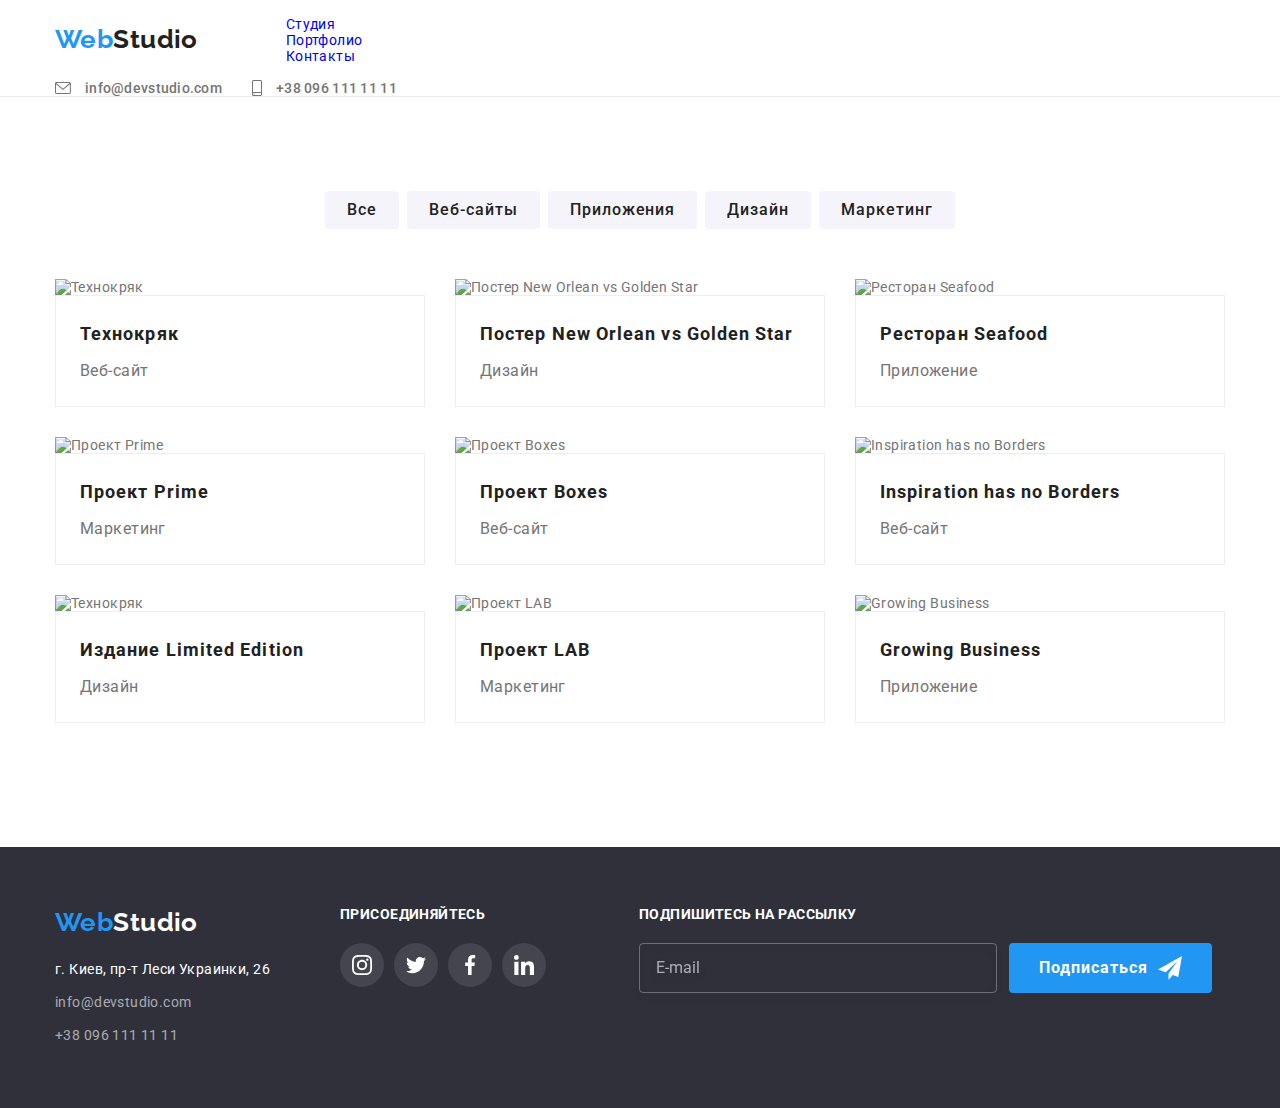
==== portfolio.html @ c8054975 "HW8 header, hero complete" ====
<!DOCTYPE html>
<html lang="ru">
  <head>
    <meta charset="UTF-8" />
    <meta http-equiv="X-UA-Compatible" content="IE=edge" />
    <meta name="viewport" content="width=device-width, initial-scale=1.0" />
    <title>Web Studio</title>
    <link rel="preconnect" href="https://fonts.googleapis.com" />
    <link rel="preconnect" href="https://fonts.gstatic.com" crossorigin />
    <link
      href="https://fonts.googleapis.com/css2?family=Raleway:wght@700&family=Roboto:wght@400;500;700;900&display=swap"
      rel="stylesheet"
    />
    <link
      href="https://cdnjs.cloudflare.com/ajax/libs/modern-normalize/1.0.0/modern-normalize.min.css"
      rel="stylesheet"
    />
        <link rel="stylesheet" href="./css/main.min.css" />
  </head>
  <body class="portfolio">
    <header class="header">
      <div class="container">
        <nav class="site-nav">
          <a
            lang="en"
            href="./index.html"
            class="header-logo logo link_zeroing"
          >
            <span class="logo_color">Web</span>Studio
          </a>

          <ul class="nav-list list_zeroing">
            <li class="nav-list__item ">
              <a href="./index.html" class="link_zeroing">Студия</a>
            </li>
            <li class="nav-list__item nav-list__item_flag">
              <a href="./portfolio.html" class="link_zeroing">Портфолио</a>
            </li>
            <li class="nav-list__item">
              <a href="#address" class="link_zeroing">Контакты</a>
            </li>
          </ul>
        </nav>
        <ul class="contacts-list list_zeroing">
          <li class="contacts-list__item">
            <a
              lang="en"
              href="mailto:info@devstudio.com"
              class="contacts-list__contact link_zeroing"
            >
              <svg class="contacts-list__icon" width="16" height="12">
                <use href="./image/svg/sprite.svg#mail"></use>
              </svg>
              info@devstudio.com
            </a>
          </li>
          <li class="contacts-list__item">
            <a
              href="tel:+380961111111"
              class="contacts-list__contact link_zeroing"
            >
              <svg class="contacts-list__icon" width="10" height="16">
                <use href="./image/svg/sprite.svg#smartphone"></use>
              </svg>
              +38 096 111 11 11
            </a>
          </li>
        </ul>
      </div>
    </header>
    <main>
      <h1 class="hidden-title">Портфолио</h1>
      <!-- Filter -->
      <section class="section filter">
        <div class="container">
          <h2 class="hidden-title">Фильтр</h2>
          <ul class="filter-list list_zeroing">
            <li class="item">
              <button type="button" class="button">Все</button>
            </li>
            <li class="item">
              <button type="button" class="button">Веб-сайты</button>
            </li>
            <li class="item">
              <button type="button" class="button">Приложения</button>
            </li>
            <li class="item">
              <button type="button" class="button">Дизайн</button>
            </li>
            <li class="item">
              <button type="button" class="button">Маркетинг</button>
            </li>
          </ul>
          <!-- Works -->
          <h2 class="hidden-title">Работы</h2>
          <ul class="work-list list_zeroing">
            <li class="item">
              <div class="work-card">
                <div class="work-img-thumb">
                  <img
                    src="./image/portfolio/web_site/img1.jpg"
                    alt="Технокряк"
                  />
                  <p class="overlay">
                    Ресурс предлагает комплексные предложения с разным уровнем
                    функционала и сервисов. Все это позволит посетителю получить
                    исчерпывающие сведения о компании или частном лице.
                  </p>
                </div>
                <div class="work-description">
                  <h3 class="title">Технокряк</h3>
                  <p class="works-filter">Веб-сайт</p>
                </div>
              </div>
            </li>
            <li class="item">
              <div class="work-card">
                <div class="work-img-thumb">
                  <img
                    src="./image/portfolio/design/img1.jpg"
                    alt="Постер New Orlean vs Golden Star"
                  />
                  <p class="overlay">
                    Lorem ipsum dolor sit amet consectetur adipisicing elit.
                    Sapiente quas odio maiores incidunt ad laborum earum tempora
                    quibusdam accusantium reiciendis?
                  </p>
                </div>
                <div class="work-description">
                  <h3 class="title">
                    Постер <span lang="en">New Orlean vs Golden Star</span>
                  </h3>
                  <p class="works-filter">Дизайн</p>
                </div>
              </div>
            </li>
            <li class="item">
              <div class="work-card">
                <div class="work-img-thumb">
                  <img
                    src="./image/portfolio/application/img1.jpg"
                    alt="Ресторан Seafood"
                  />
                  <p class="overlay">
                    Lorem ipsum dolor sit amet consectetur adipisicing elit.
                    Sapiente quas odio maiores incidunt ad laborum earum tempora
                    quibusdam accusantium reiciendis?
                  </p>
                </div>
                <div class="work-description">
                  <h3 class="title">Ресторан <span lang="en">Seafood</span></h3>
                  <p class="works-filter">Приложение</p>
                </div>
              </div>
            </li>
            <li class="item">
              <div class="work-card">
                <div class="work-img-thumb">
                  <img
                    src="./image/portfolio/marketing/img1.jpg"
                    alt="Проект Prime"
                  />
                  <p class="overlay">
                    Lorem ipsum dolor sit amet consectetur adipisicing elit.
                    Sapiente quas odio maiores incidunt ad laborum earum tempora
                    quibusdam accusantium reiciendis?
                  </p>
                </div>
                <div class="work-description">
                  <h3 class="title">Проект <span lang="en">Prime</span></h3>
                  <p class="works-filter">Маркетинг</p>
                </div>
              </div>
            </li>
            <li class="item">
              <div class="work-card">
                <div class="work-img-thumb">
                  <img
                    src="./image/portfolio/application/img2.jpg"
                    alt="Проект Boxes"
                  />
                  <p class="overlay">
                    Lorem ipsum dolor sit amet consectetur adipisicing elit.
                    Sapiente quas odio maiores incidunt ad laborum earum tempora
                    quibusdam accusantium reiciendis?
                  </p>
                </div>
                <div class="work-description">
                  <h3 class="title">Проект <span lang="en">Boxes</span></h3>
                  <p class="works-filter">Веб-сайт</p>
                </div>
              </div>
            </li>
            <li class="item">
              <div class="work-card">
                <div class="work-img-thumb">
                  <img
                    src="./image/portfolio/web_site/img2.jpg"
                    alt="Inspiration has no Borders"
                  />
                  <p class="overlay">
                    Lorem ipsum dolor sit amet consectetur adipisicing elit.
                    Sapiente quas odio maiores incidunt ad laborum earum tempora
                    quibusdam accusantium reiciendis?
                  </p>
                </div>
                <div class="work-description">
                  <h3 lang="en" class="title">Inspiration has no Borders</h3>
                  <p class="works-filter">Веб-сайт</p>
                </div>
              </div>
            </li>
            <li class="item">
              <div class="work-card">
                <div class="work-img-thumb">
                  <img
                    src="./image/portfolio/design/img2.jpg"
                    alt="Технокряк"
                  />
                  <p class="overlay">
                    Lorem ipsum dolor sit amet consectetur adipisicing elit.
                    Sapiente quas odio maiores incidunt ad laborum earum tempora
                    quibusdam accusantium reiciendis?
                  </p>
                </div>
                <div class="work-description">
                  <h3 class="title">
                    Издание <span lang="en">Limited Edition</span>
                  </h3>
                  <p class="works-filter">Дизайн</p>
                </div>
              </div>
            </li>
            <li class="item">
              <div class="work-card">
                <div class="work-img-thumb">
                  <img
                    src="./image/portfolio/marketing/img2.jpg"
                    alt="Проект LAB"
                  />
                  <p class="overlay">
                    Lorem ipsum dolor sit amet consectetur adipisicing elit.
                    Sapiente quas odio maiores incidunt ad laborum earum tempora
                    quibusdam accusantium reiciendis?
                  </p>
                </div>
                <div class="work-description">
                  <h3 class="title">Проект <span lang="en">LAB</span></h3>
                  <p class="works-filter">Маркетинг</p>
                </div>
              </div>
            </li>
            <li class="item">
              <div class="work-card">
                <div class="work-img-thumb">
                  <img
                    src="./image/portfolio/application/img3.jpg"
                    alt="Growing Business"
                  />
                  <p class="overlay">
                    Lorem ipsum dolor sit amet consectetur adipisicing elit.
                    Sapiente quas odio maiores incidunt ad laborum earum tempora
                    quibusdam accusantium reiciendis?
                  </p>
                </div>
                <div class="work-description">
                  <h3 lang="en" class="title">Growing Business</h3>
                  <p class="works-filter">Приложение</p>
                </div>
              </div>
            </li>
          </ul>
        </div>
      </section>
    </main>
<!-- Footer -->
    <footer class="footer">
      <div class="container">
        <div>
          <a lang="en" href="./index.html" class="footer-logo logo link_zeroing">
            <span class="logo_color">Web</span>Studio
          </a>
          <address id="address" class="address">
            <p class="address__item">г. Киев, пр-т Леси Украинки, 26</p>
            <a
              lang="en"
              href="mailto:info@devstudio.com"
              class="address__contact link_zeroing address__item"
              >info@devstudio.com</a
            >
            <a href="tel:+380961111111" class="address__contact link_zeroing address__item"
              >+38 096 111 11 11</a
            >
          </address>
        </div>
        <div class="social-links-position">
          <h2 class="footer__title">Присоединяйтесь</h2>
          <ul class="social-link-list list_zeroing">
            <li>
              <a
                href="#"
                class="social-link-list__item social-link-list__item_futer-colors link_zeroing"
              >
                <svg class="social-link-list__icon">
                  <use href="./image/svg/sprite.svg#instagram"></use>
                </svg>
              </a>
            </li>
            <li>
              <a
                href="#"
                class="social-link-list__item social-link-list__item_futer-colors link_zeroing"
              >
                <svg class="social-link-list__icon">
                  <use href="./image/svg/sprite.svg#twitter"></use>
                </svg>
              </a>
            </li>
            <li>
              <a
                href="#"
                class="social-link-list__item social-link-list__item_futer-colors link_zeroing"
              >
                <svg class="social-link-list__icon">
                  <use href="./image/svg/sprite.svg#facebook"></use>
                </svg>
              </a>
            </li>
            <li>
              <a
                href="#"
                class="social-link-list__item social-link-list__item_futer-colors link_zeroing"
              >
                <svg class="social-link-list__icon">
                  <use href="./image/svg/sprite.svg#linkedin"></use>
                </svg>
              </a>
            </li>
          </ul>
        </div>
        <div class="mailing-box">
          <p class="footer__title">Подпишитесь на рассылку</p>

          <form class="mailing-form">
            <input
              type="email"
              name="user_email"
              class="mailing-form__input"
              placeholder="E-mail"
              required
            />
            <button type="submit" class="button mailing-form__submit-button">
              Подписаться
              <svg class="mailing-form__submit-icon">
                <use href="./image/svg/sprite.svg#icon-send"></use>
              </svg>
            </button>
          </form>
        </div>
      </div>
    </footer>
  </body>
</html>
---- css/main.min.css ----
:root{--primary-text-color: #757575;--primary-white-color: #ffffff;--accent-color: #2196f3;--title-color: #212121;--standard-clearance: 30px;--primary-svg-color: #afb1b8;--transition-duration-and-funk: 250ms cubic-bezier(0.4, 0, 0.2, 1)}.hidden-title{position:absolute;white-space:nowrap;width:1px;height:1px;overflow:hidden;border:0;padding:0;clip:rect(0 0 0 0);clip-path:inset(50%);margin:-1px}h1,h2,h3,h4,p{margin:0}.list_zeroing{list-style:none;padding-left:0;margin:0}.link_zeroing{text-decoration:none}body{background-color:#fff;color:var(--primary-text-color);font-family:"Roboto",sans-serif;font-size:14px;letter-spacing:.03em}.section{padding-bottom:94px;padding-top:94px}.section__title{margin-bottom:50px;font-size:36px;line-height:1.17;text-align:center;letter-spacing:.03em;color:var(--title-color)}.container{padding-left:15px;padding-right:15px}@media screen and (min-width: 480px){.container{width:480px;margin:0 auto}}@media screen and (min-width: 768px){.container{width:768px}}@media screen and (min-width: 1200px){.container{width:1200px}}.button{font-weight:700;font-size:16px;line-height:1.875;letter-spacing:.06em;text-align:center;padding:10px 32px;cursor:pointer;color:var(--primary-white-color);background-color:var(--accent-color);box-shadow:0 0 0 rgba(0,0,0,.15);border:none;border-radius:4px;transition:background-color var(--transition-duration-and-funk),box-shadow var(--transition-duration-and-funk)}.button:hover,.button:focus{background-color:#188ce8;box-shadow:0 4px 4px rgba(0,0,0,.15)}.logo{display:block;font-family:"Raleway",sans-serif;font-weight:700}.logo_color{color:var(--accent-color)}@media screen and (max-width: 1199px){.logo{font-size:24px;line-height:1.1666666667;padding:16px 0}}@media screen and (min-width: 768px){.logo{padding:26px 0}}@media screen and (min-width: 1200px){.logo{font-size:26px;line-height:1.1923076923;padding:24px 0 25px}}@media screen and (max-width: 768){.mobile-menu{position:fixed;top:-100%;left:0;height:100%;width:100%;z-index:100;background-color:var(--primary-white-color);transition:top var(--transition-duration-and-funk)}.mobile-menu.is-open{top:0}.mobile-menu__container{height:100%;position:relative;padding:48px 40px;display:flex;flex-direction:column;justify-content:space-between}.mobile-menu__close-btn{position:absolute;top:10px;right:15px;width:40px;height:40px;padding:0;line-height:0;background-color:rgba(0,0,0,0);border:none}.mobile-nav-list,.mobile-contacts-list,.mobile-social-list{font-weight:500}.mobile-nav-list__item:not(:last-child),.mobile-contacts-list__item:not(:last-child){margin-bottom:32px}.mobile-nav-list__item:hover>.mobile-nav-list__anchor,.mobile-nav-list__item:focus>.mobile-nav-list__anchor{color:var(--accent-color)}.mobile-nav-list__anchor{font-size:40px;line-height:1.175;letter-spacing:.02em;color:var(--title-color)}.mobile-contacts-list{margin-bottom:64px}.mobile-contacts-list__contact{font-size:24px;line-height:1.1666666667;letter-spacing:.02em;color:inherit}.mobile-contacts-list__contact[href^="tel:"]{font-size:34px;line-height:1.1764705882;color:var(--accent-color)}.mobile-social-list{display:flex}.mobile-social-list__anchor{font-size:18px;line-height:1.2222222222;letter-spacing:.02em;color:var(--accent-color)}.mobile-social-list__item:not(:last-child){margin-right:10px}.mobile-social-list__item:not(:last-child)::after{content:"";border-right:1px solid rgba(33,33,33,.2);margin-left:10px}}.mobile-menu{position:fixed;top:-100%;left:0;height:100%;width:100%;z-index:100;background-color:var(--primary-white-color);transition:top var(--transition-duration-and-funk)}.mobile-menu.is-open{top:0}.mobile-menu__container{height:100%;position:relative;padding:48px 40px;display:flex;flex-direction:column;justify-content:space-between}.mobile-menu__close-btn{position:absolute;top:10px;right:15px;width:40px;height:40px;padding:0;line-height:0;background-color:rgba(0,0,0,0);border:none}.mobile-nav-list,.mobile-contacts-list,.mobile-social-list{font-weight:500}.mobile-nav-list__item:not(:last-child),.mobile-contacts-list__item:not(:last-child){margin-bottom:32px}.mobile-nav-list__item:hover>.mobile-nav-list__anchor,.mobile-nav-list__item:focus>.mobile-nav-list__anchor{color:var(--accent-color)}.mobile-nav-list__anchor{font-size:40px;line-height:1.175;letter-spacing:.02em;color:var(--title-color)}.mobile-contacts-list{margin-bottom:64px}.mobile-contacts-list__contact{font-size:24px;line-height:1.1666666667;letter-spacing:.02em;color:inherit}.mobile-contacts-list__contact[href^="tel:"]{font-size:34px;line-height:1.1764705882;color:var(--accent-color)}.mobile-social-list{display:flex}.mobile-social-list__anchor{font-size:18px;line-height:1.2222222222;letter-spacing:.02em;color:var(--accent-color)}.mobile-social-list__item:not(:last-child){margin-right:10px}.mobile-social-list__item:not(:last-child)::after{content:"";border-right:1px solid rgba(33,33,33,.2);margin-left:10px}.page-header-container,.site-nav,.site-nav-list{display:flex;align-items:center}.header-logo{color:var(--title-color);margin-right:88px}.site-nav-list__item{position:relative}.site-nav-list__item:not(:last-child){margin-right:50px}.site-nav-list__item_flag::after{position:absolute;left:0;bottom:0;content:"";width:100%;height:4px;border-radius:2px;background:var(--accent-color)}.site-nav-list__anchor{display:block;padding:32px 0;color:var(--title-color);font-weight:500;font-size:14px;line-height:1.1428571429;letter-spacing:.02em;transition:color var(--transition-duration-and-funk)}.site-nav-list__anchor:focus,.site-nav-list__anchor:hover{color:var(--accent-color)}.contacts-list{margin-left:auto;display:flex}.contacts-list__contact{display:flex;align-items:center;font-weight:500;letter-spacing:.02em;color:var(--primary-text-color);fill:var(--primary-text-color);transition:color var(--transition-duration-and-funk),fill var(--transition-duration-and-funk)}.contacts-list__contact:hover,.contacts-list__contact:focus{color:var(--accent-color);fill:var(--accent-color)}@media screen and (max-width: 1199px){.contacts-list{flex-direction:column}.contacts-list__icon{margin-right:8px}.contacts-list__contact{font-size:12px;line-height:1.1716666667}.contacts-list__contact[href^="mailto:"]>.contacts-list__icon{width:14px;height:10px}.contacts-list__contact[href^="tel:"]>.contacts-list__icon{width:10px;height:14px}.contacts-list__item:not(:last-child){margin-bottom:10px}}@media screen and (min-width: 1200px){.contacts-list__icon{margin-right:14px}.contacts-list__contact{font-size:14px;line-height:1.1428571429}.contacts-list__contact[href^="mailto:"]>.contacts-list__icon{width:16px;height:12px}.contacts-list__contact[href^="tel:"]>.contacts-list__icon{width:10px;height:16px}.contacts-list__item:not(:last-child){margin-right:var(--standard-clearance)}}@media screen and (max-width: 767px){.site-nav-list{display:none}.contacts-list{display:none}.mobile-menu-open{background-color:rgba(0,0,0,0);border:none;padding:0;line-height:0}.page-header-container{justify-content:space-between}}@media screen and (min-width: 768px){.mobile-menu-open{display:none}}.footer{padding:60px 0;background-color:#2f303a;color:var(--primary-white-color)}.footer>.container{display:flex}.footer>.container>div:first-child{margin-right:70px}.footer-logo{color:inherit;padding:0;margin-bottom:20px}.footer__title{margin-bottom:20px;font-size:14px;font-weight:700;line-height:1.14;text-transform:uppercase}.address{display:flex;flex-direction:column;font-style:normal;line-height:1.71}.address__item:not(:last-child){margin-bottom:9px}.address__contact{color:rgba(255,255,255,.6)}.social-links-position{margin-right:93px}.social-link-list__item.social-link-list__item_futer-colors{background-color:rgba(255,255,255,.1);fill:var(--primary-white-color)}.mailing-form{display:flex}.mailing-form__input{min-width:358px;height:50px;padding-left:16px;margin-right:12px;background-color:rgba(0,0,0,0);border:1px solid rgba(255,255,255,.3);filter:drop-shadow(0px 4px 4px rgba(0, 0, 0, 0.15));border-radius:4px;color:var(--primary-white-color)}.mailing-form__input::placeholder{font-weight:400;font-size:16px;line-height:1.25;color:rgba(255,255,255,.6)}.mailing-form__submit-button{display:flex;align-items:center;padding:10px 30px}.mailing-form__submit-icon{height:24px;width:24px;margin-left:10px;fill:var(--primary-white-color)}.section.hero{padding:0}.hero{display:flex;flex-direction:column;justify-content:center;align-items:center;max-width:480px;height:400px;text-align:center;background-image:linear-gradient(rgba(47, 48, 58, 0.4), rgba(47, 48, 58, 0.4)),url(../../../image/mobile/heroImg_480.jpg),linear-gradient(#c4c4c4, #c4c4c4);background-position:center;background-repeat:no-repeat;background-size:cover}.hero__title{margin-bottom:var(--standard-clearance);font-weight:900;font-size:26px;line-height:1.6153846154;text-align:center;letter-spacing:.06em;text-transform:uppercase;color:var(--primary-white-color)}@media screen and (min-width: 769px){.hero{min-height:600px;max-width:1600px;padding:200px 0;background-image:linear-gradient(rgba(47, 48, 58, 0.4), rgba(47, 48, 58, 0.4)),url(../../../image/desktop/hero/heroImg_1200.jpg),linear-gradient(#c4c4c4, #c4c4c4)}}@media screen and (min-width: 769px)and (min-device-pixel-ratio: 2),screen and (min-width: 769px)and (min-resolution: 192dpi),screen and (min-width: 769px)and (min-resolution: 2dppx){.hero{background-image:linear-gradient(rgba(47, 48, 58, 0.4), rgba(47, 48, 58, 0.4)),url("../../../image/desktop/hero/heroImg_1200@2x.jpg"),linear-gradient(#c4c4c4, #c4c4c4)}}@media screen and (max-width: 768px){.hero{max-width:768px;height:400px;text-align:center;background-image:linear-gradient(rgba(47, 48, 58, 0.4), rgba(47, 48, 58, 0.4)),url(../../../image/tablet/hero/heroImg_768.jpg),linear-gradient(#c4c4c4, #c4c4c4)}}@media screen and (max-width: 768px)and (min-device-pixel-ratio: 2),screen and (max-width: 768px)and (min-resolution: 192dpi),screen and (max-width: 768px)and (min-resolution: 2dppx){.hero{background-image:linear-gradient(rgba(47, 48, 58, 0.4), rgba(47, 48, 58, 0.4)),url("../../../image/tablet/hero/heroImg_768@2x.jpg"),linear-gradient(#c4c4c4, #c4c4c4)}}@media screen and (max-width: 480px){.hero{max-width:480px;height:400px;text-align:center;background-image:linear-gradient(rgba(47, 48, 58, 0.4), rgba(47, 48, 58, 0.4)),url(../../../image/mobile/hero/heroImg_480.jpg),linear-gradient(#c4c4c4, #c4c4c4)}}@media screen and (max-width: 480px)and (min-device-pixel-ratio: 2),screen and (max-width: 480px)and (min-resolution: 192dpi),screen and (max-width: 480px)and (min-resolution: 2dppx){.hero{background-image:linear-gradient(rgba(47, 48, 58, 0.4), rgba(47, 48, 58, 0.4)),url("../../../image/mobile/hero/heroImg_480@2x.jpg"),linear-gradient(#c4c4c4, #c4c4c4)}}.features-list{display:flex;flex-wrap:wrap;margin-right:calc(-1*var(--standard-clearance));margin-bottom:0}.features-list__item{flex-basis:calc(25% - var(--standard-clearance));margin-right:var(--standard-clearance);margin-bottom:0}.features-list__image-box{display:flex;justify-content:center;align-items:center;height:120px;background:#f5f4fa;border-radius:4px;margin-bottom:var(--standard-clearance)}.features-list__image{margin:auto;display:block;width:70px;height:70px}.features-list__title{color:var(--title-color);font-size:14px;line-height:1.14;letter-spacing:.03em;text-transform:uppercase;margin-bottom:10px}.features-list__text{line-height:1.71}.section.skills{padding-top:0}.skill-list{display:flex;flex-wrap:wrap;margin-right:calc(-1*var(--standard-clearance));margin-bottom:calc(-1*var(--standard-clearance))}.skill-list__item{flex-basis:calc(33.3333333333% - var(--standard-clearance));margin-right:var(--standard-clearance);margin-bottom:var(--standard-clearance)}.skill-list__box{position:relative}.skill-list__image-box{display:block;max-width:100%;filter:drop-shadow(0px 4px 4px rgba(0, 0, 0, 0.25))}.skill-list__description-box{position:absolute;width:100%;left:0;bottom:0;line-height:1.14;text-align:center;text-transform:uppercase;color:var(--primary-white-color);padding:27px;background:rgba(47,48,58,.8)}.skill-list__description{font-size:inherit}.team{padding-top:94px;background:#f5f4fa}.team-list{display:flex;flex-wrap:wrap;margin-right:calc(-1*var(--standard-clearance));margin-bottom:0}.team-list__item{flex-basis:calc(25% - var(--standard-clearance));margin-right:var(--standard-clearance);margin-bottom:var(--standard-clearance)}.team-list__card{line-height:1.19;text-align:center;letter-spacing:.03em;box-shadow:0px 1px 3px rgba(0,0,0,.12),0px 1px 1px rgba(0,0,0,.14),0px 2px 1px rgba(0,0,0,.2);border-radius:0px 0px 4px 4px}.team-list__image{display:block;max-width:100%}.team-list__description{padding:30px 0;background-color:var(--primary-white-color)}.team-list__title{color:var(--title-color);font-size:16px;font-weight:500;margin-bottom:10px}.team-list__speshiality{font-size:16px;margin-bottom:30px}.team-list_social-links-position{margin:16px 32px 0}.social-link-list{display:flex;margin-right:-10px}.social-link-list__icon{margin:12px;height:20px;width:20px}.social-link-list__item{display:flex;justify-content:center;align-items:center;--diametr: 44px;border-radius:50%;width:var(--diametr);height:var(--diametr);margin-right:10px;fill:var(--primary-svg-color);transition:background-color var(--transition-duration-and-funk),fill var(--transition-duration-and-funk)}.social-link-list__item:hover,.social-link-list__item:focus{background-color:var(--accent-color);fill:var(--primary-white-color)}.client-list{display:flex;margin-right:calc(-1*var(--standard-clearance))}.client-list__item{display:flex;justify-content:center;align-items:center;margin-right:var(--standard-clearance);width:170px;height:92px;border:1px solid var(--primary-svg-color);border-radius:4px;fill:var(--primary-svg-color);transition:fill var(--transition-duration-and-funk),border-color var(--transition-duration-and-funk)}.client-list__item:focus,.client-list__item:hover{fill:var(--accent-color);border-color:var(--accent-color)}.client-list__icon{width:106px;height:60px}.portfolio>.header{border-bottom:1px solid #ececec}.filter-list{display:flex;justify-content:center;margin-bottom:50px}.filter-list>.item:not(:last-child){margin-right:8px}.filter-list .button{padding:6px 22px;background-color:#f5f4fa;color:var(--title-color);font-weight:500;line-height:1.6;white-space:nowrap;border:0;box-shadow:none;transition:background-color var(--transition-duration-and-funk),color var(--transition-duration-and-funk),box-shadow var(--transition-duration-and-funk)}.filter-list .button:focus,.filter-list .button:hover{background-color:var(--accent-color);color:var(--primary-white-color);cursor:pointer;box-shadow:0px 3px 1px rgba(0,0,0,.1),0px 1px 2px rgba(0,0,0,.08),0px 2px 2px rgba(0,0,0,.12)}.work-list{display:flex;flex-wrap:wrap;margin-right:calc(-1*var(--standard-clearance));margin-bottom:0}.work-list .item{flex-basis:calc(33.3333333333% - var(--standard-clearance));margin-right:var(--standard-clearance);margin-bottom:var(--standard-clearance)}.work-list .title{margin-bottom:4px;color:var(--title-color);font-size:18px;line-height:2;letter-spacing:.06em}.work-list .works-filter{font-size:16px;line-height:1.88}.work-description{padding:20px 24px;border:1px solid #eee}.work-card{cursor:pointer;transition:box-shadow var(--transition-duration-and-funk)}.work-card:hover,.work-card:focus{box-shadow:0px 1px 1px rgba(0,0,0,.12),0px 4px 4px rgba(0,0,0,.06),1px 4px 6px rgba(0,0,0,.16)}.work-img-thumb{position:relative;overflow:hidden}.work-img-thumb>img{display:block;max-width:100%}.overlay{position:absolute;display:flex;align-items:center;background-color:rgba(33,150,243,.9);color:var(--primary-white-color);font-weight:400;font-size:18px;line-height:1.56;padding:24px;min-height:100%;transition:transform var(--transition-duration-and-funk)}.work-card:hover .overlay,.work-card:focus .overlay{transform:translateY(-100%)}.backdrop{position:fixed;top:0;left:0;width:100%;height:100%;z-index:100;background-color:rgba(0,0,0,.2);transition:opacity 1000ms linear,visibility 1000ms linear}.backdrop.is-hidden{opacity:0;visibility:hidden;pointer-events:none}.modal{position:absolute;top:50%;left:50%;transform:translate(-50%, -50%);padding:40px;min-width:528px;min-height:581px;background:#fff;box-shadow:0px 1px 3px rgba(0,0,0,.12),0px 1px 1px rgba(0,0,0,.14),0px 2px 1px rgba(0,0,0,.2);border-radius:4px;animation:modal-animate-open 2000ms linear}.backdrop.is-hidden>.modal{animation-name:none}.close-modal-button{position:absolute;top:8px;right:8px;height:30px;width:30px;display:flex;justify-content:center;align-items:center;background-color:rgba(0,0,0,0);padding:0;border-radius:50%;border:1px solid rgba(0,0,0,.1);cursor:pointer;transform:fill var(--transition-duration-and-funk)}.close-modal-button :focus,.close-modal-button :hover{fill:var(--accent-color)}@keyframes modal-animate-open{0%{transform:translate(-50%, -50%) scale(0.2)}60%{transform:translate(-50%, -50%) scale(1.07)}70%{transform:translate(-50%, -50%) scale(0.95)}80%{transform:translate(-50%, -50%) scale(1.02)}90%{transform:translate(-50%, -50%) scale(0.98)}100%{transform:translate(-50%, -50%) scale(1)}}.modal>.title{font-weight:700;font-size:20px;line-height:1.15;text-align:center;margin-bottom:12px;color:var(--title-color)}.modal>.service-order-form{display:flex;flex-direction:column}.form-field{margin-bottom:10px}.field-description{font-size:12px;line-height:1.17;letter-spacing:.01em;display:block;margin-bottom:4px}.field-input{width:100%;height:40px;padding-left:42px;color:var(--title-color);font-size:16px;border:1px solid rgba(33,33,33,.2);border-radius:4px;outline:none;transition:border-color var(--transition-duration-and-funk)}.input-wrapper{display:block;position:relative}.form-field>.input-wrapper .input-icon{position:absolute;top:50%;left:12px;transform:translateY(-50%);display:block;width:18px;height:18px;transition:fill var(--transition-duration-and-funk)}.field-input:focus{border-color:var(--accent-color)}.field-input:focus+span>.input-icon{fill:var(--accent-color)}.field-message{height:120px;width:100%;padding:10px 16px;resize:none;outline:none;border:1px solid rgba(33,33,33,.2);border-radius:4px;color:var(--title-color);font-size:16px;transition:border-color var(--transition-duration-and-funk)}.field-message::placeholder{font-size:14px;line-height:1.14;letter-spacing:.01em;color:rgba(117,117,117,.5)}.field-message:focus{border-color:var(--accent-color)}.check-deskription{display:flex;align-items:center;justify-content:center;font-size:14px;line-height:1.71;cursor:pointer;margin-bottom:30px}.terms_of_agreement-link{color:var(--accent-color)}.check-deskription::before{display:block;width:16px;height:15px;margin-right:7px;content:"";background-image:url("../image/svg/checkbox/not_checked.svg");background-repeat:no-repeat}.form-check:checked+.check-deskription::before{background-image:url("../image/svg/checkbox/checked.svg")}.service-order-form>.button{align-self:center;min-width:200px}/*# sourceMappingURL=main.min.css.map */
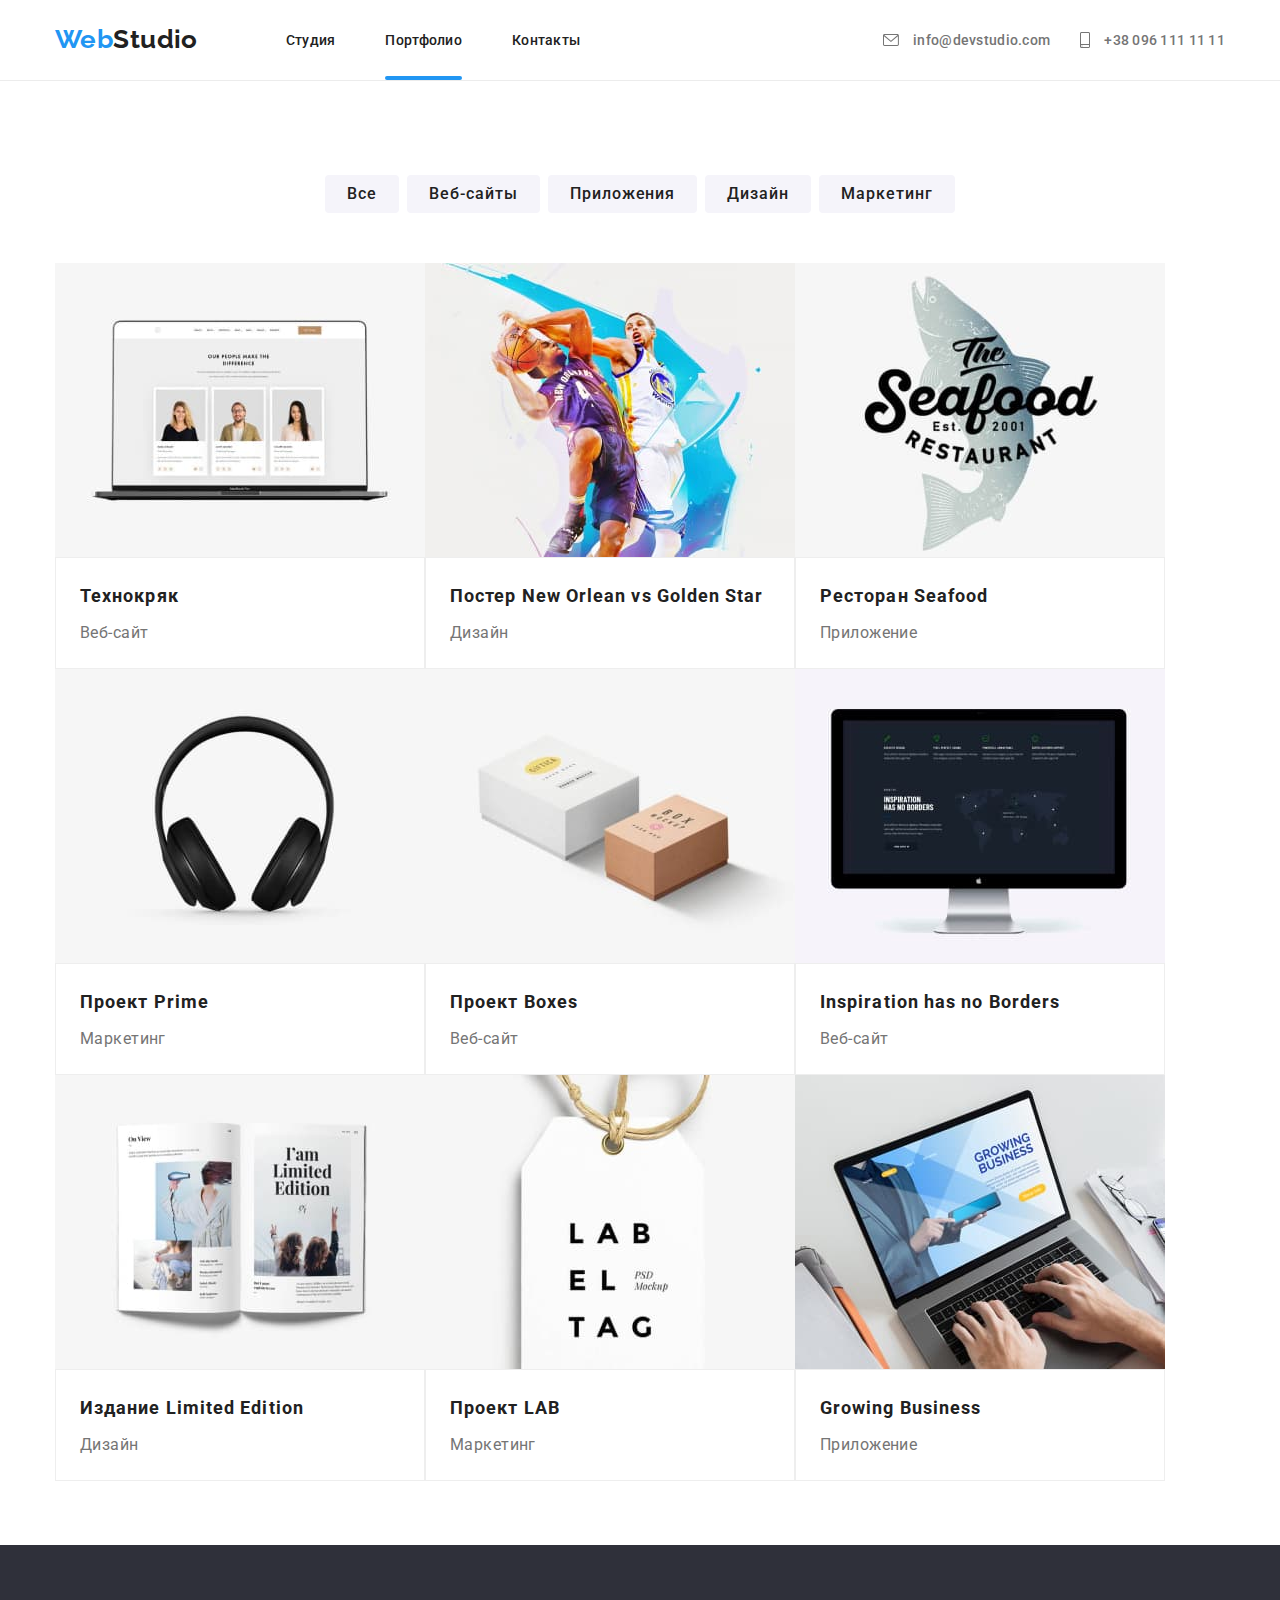
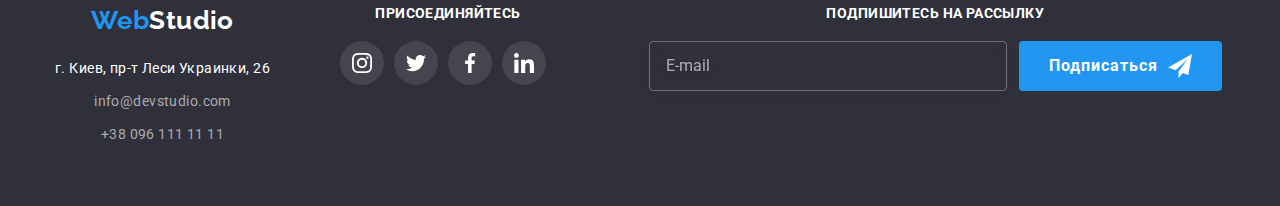
==== commit 0fd6084a: "portfolio kill me" ====
--- a/portfolio.html
+++ b/portfolio.html
@@ -19,7 +19,7 @@
   </head>
   <body class="portfolio">
     <header class="header">
-      <div class="container">
+      <div class="container page-header-container">
         <nav class="site-nav">
           <a
             lang="en"
@@ -29,18 +29,34 @@
             <span class="logo_color">Web</span>Studio
           </a>
 
-          <ul class="nav-list list_zeroing">
-            <li class="nav-list__item ">
-              <a href="./index.html" class="link_zeroing">Студия</a>
-            </li>
-            <li class="nav-list__item nav-list__item_flag">
-              <a href="./portfolio.html" class="link_zeroing">Портфолио</a>
-            </li>
-            <li class="nav-list__item">
-              <a href="#address" class="link_zeroing">Контакты</a>
+          <ul class="site-nav-list list_zeroing">
+            <li class="site-nav-list__item">
+              <a href="./index.html" class="site-nav-list__anchor link_zeroing"
+                >Студия</a
+              >
+            </li>
+            <li class="site-nav-list__item site-nav-list__item_flag">
+              <a
+                href="./portfolio.html"
+                class="site-nav-list__anchor link_zeroing"
+                >Портфолио</a
+              >
+            </li>
+            <li class="site-nav-list__item ">
+              <a href="#address" class="site-nav-list__anchor link_zeroing"
+                >Контакты</a
+              >
             </li>
           </ul>
         </nav>
+        <button class="mobile-menu-open" data-menu-open>
+          <svg width="40" height="40">
+            <use
+              class="mobile-menu-open__icon"
+              href="./image/svg/sprite.svg#burger-icon"
+            ></use>
+          </svg>
+        </button>
         <ul class="contacts-list list_zeroing">
           <li class="contacts-list__item">
             <a
@@ -48,7 +64,7 @@
               href="mailto:info@devstudio.com"
               class="contacts-list__contact link_zeroing"
             >
-              <svg class="contacts-list__icon" width="16" height="12">
+              <svg class="contacts-list__icon">
                 <use href="./image/svg/sprite.svg#mail"></use>
               </svg>
               info@devstudio.com
@@ -59,13 +75,96 @@
               href="tel:+380961111111"
               class="contacts-list__contact link_zeroing"
             >
-              <svg class="contacts-list__icon" width="10" height="16">
+              <svg class="contacts-list__icon">
                 <use href="./image/svg/sprite.svg#smartphone"></use>
               </svg>
               +38 096 111 11 11
             </a>
           </li>
         </ul>
+      </div>
+      <div class="mobile-menu" data-menu>
+        <div class="container mobile-menu__container">
+          <button class="mobile-menu__close-btn" data-menu-close>
+            <svg width="19" height="19">
+              <use href="./image/svg/sprite.svg#cross"></use>
+            </svg>
+          </button>
+          <ul class="mobile-nav-list list_zeroing">
+            <li class="mobile-nav-list__item">
+              <a
+                href="./index.html"
+                class="mobile-nav-list__anchor link_zeroing"
+              >
+                Студия
+              </a>
+            </li>
+            <li class="mobile-nav-list__item">
+              <a
+                href="./portfolio.html"
+                class="mobile-nav-list__anchor link_zeroing"
+              >
+                Портфолио
+              </a>
+            </li>
+            <li class="mobile-nav-list__item">
+              <a href="#address" class="mobile-nav-list__anchor link_zeroing">
+                Контакты
+              </a>
+            </li>
+          </ul>
+          <div>
+            <ul class="mobile-contacts-list list_zeroing">
+              <li class="mobile-contacts-list__item">
+                <a
+                  href="tel:+380961111111"
+                  class="mobile-contacts-list__contact link_zeroing"
+                >
+                  +38 096 111 11 11
+                </a>
+              </li>
+              <li class="mobile-contacts-list__item">
+                <a
+                  lang="en"
+                  href="mailto:info@devstudio.com"
+                  class="mobile-contacts-list__contact link_zeroing"
+                >
+                  info@devstudio.com
+                </a>
+              </li>
+            </ul>
+            <ul class="mobile-social-list list_zeroing">
+              <li class="mobile-social-list__item">
+                <a
+                  class="mobile-social-list__anchor link_zeroing"
+                  href="https://instagram.com"
+                  >Instagram
+                </a>
+              </li>
+              <li class="mobile-social-list__item">
+                <a
+                  class="mobile-social-list__anchor link_zeroing"
+                  href="https://twitter.com"
+                  >Twitter</a
+                >
+              </li>
+              <li class="mobile-social-list__item">
+                <a
+                  class="mobile-social-list__anchor link_zeroing"
+                  href="https://www.facebook.com/"
+                  >Facebook</a
+                >
+              </li>
+              <li class="mobile-social-list__item">
+                <a
+                  class="mobile-social-list__anchor link_zeroing"
+                  href="https://www.linkedin.com/"
+                  >LinkedIn</a
+                >
+              </li>
+            </ul>
+          </div>
+        </div>
       </div>
     </header>
     <main>
@@ -94,11 +193,11 @@
           <!-- Works -->
           <h2 class="hidden-title">Работы</h2>
           <ul class="work-list list_zeroing">
-            <li class="item">
-              <div class="work-card">
-                <div class="work-img-thumb">
-                  <img
-                    src="./image/portfolio/web_site/img1.jpg"
+            <li class="work-list__item">
+              <div class="work-card">
+                <div class="work-img-thumb">
+                  <img
+                    src="./image/desktop/portfolio/web_site/img1_1200.jpg"
                     alt="Технокряк"
                   />
                   <p class="overlay">
@@ -113,11 +212,11 @@
                 </div>
               </div>
             </li>
-            <li class="item">
-              <div class="work-card">
-                <div class="work-img-thumb">
-                  <img
-                    src="./image/portfolio/design/img1.jpg"
+            <li class="work-list__item">
+              <div class="work-card">
+                <div class="work-img-thumb">
+                  <img
+                    src="./image/desktop/portfolio/design/img1_1200.jpg"
                     alt="Постер New Orlean vs Golden Star"
                   />
                   <p class="overlay">
@@ -134,11 +233,11 @@
                 </div>
               </div>
             </li>
-            <li class="item">
-              <div class="work-card">
-                <div class="work-img-thumb">
-                  <img
-                    src="./image/portfolio/application/img1.jpg"
+            <li class="work-list__item">
+              <div class="work-card">
+                <div class="work-img-thumb">
+                  <img
+                    src="./image/desktop/portfolio/application/img1_1200.jpg"
                     alt="Ресторан Seafood"
                   />
                   <p class="overlay">
@@ -153,11 +252,11 @@
                 </div>
               </div>
             </li>
-            <li class="item">
-              <div class="work-card">
-                <div class="work-img-thumb">
-                  <img
-                    src="./image/portfolio/marketing/img1.jpg"
+            <li class="work-list__item">
+              <div class="work-card">
+                <div class="work-img-thumb">
+                  <img
+                    src="./image/desktop/portfolio/marketing/img1_1200.jpg"
                     alt="Проект Prime"
                   />
                   <p class="overlay">
@@ -172,11 +271,11 @@
                 </div>
               </div>
             </li>
-            <li class="item">
-              <div class="work-card">
-                <div class="work-img-thumb">
-                  <img
-                    src="./image/portfolio/application/img2.jpg"
+            <li class="work-list__item">
+              <div class="work-card">
+                <div class="work-img-thumb">
+                  <img
+                    src="./image/desktop/portfolio/application/img2_1200.jpg"
                     alt="Проект Boxes"
                   />
                   <p class="overlay">
@@ -191,11 +290,11 @@
                 </div>
               </div>
             </li>
-            <li class="item">
-              <div class="work-card">
-                <div class="work-img-thumb">
-                  <img
-                    src="./image/portfolio/web_site/img2.jpg"
+            <li class="work-list__item">
+              <div class="work-card">
+                <div class="work-img-thumb">
+                  <img
+                    src="./image/desktop/portfolio/web_site/img2_1200.jpg"
                     alt="Inspiration has no Borders"
                   />
                   <p class="overlay">
@@ -210,11 +309,11 @@
                 </div>
               </div>
             </li>
-            <li class="item">
-              <div class="work-card">
-                <div class="work-img-thumb">
-                  <img
-                    src="./image/portfolio/design/img2.jpg"
+            <li class="work-list__itemm">
+              <div class="work-card">
+                <div class="work-img-thumb">
+                  <img
+                    src="./image/desktop/portfolio/design/img2_1200.jpg"
                     alt="Технокряк"
                   />
                   <p class="overlay">
@@ -231,11 +330,11 @@
                 </div>
               </div>
             </li>
-            <li class="item">
-              <div class="work-card">
-                <div class="work-img-thumb">
-                  <img
-                    src="./image/portfolio/marketing/img2.jpg"
+            <li class="work-list__item">
+              <div class="work-card">
+                <div class="work-img-thumb">
+                  <img
+                    src="./image/desktop/portfolio/marketing/img2_1200.jpg"
                     alt="Проект LAB"
                   />
                   <p class="overlay">
@@ -250,11 +349,11 @@
                 </div>
               </div>
             </li>
-            <li class="item">
-              <div class="work-card">
-                <div class="work-img-thumb">
-                  <img
-                    src="./image/portfolio/application/img3.jpg"
+            <li class="work-list__item">
+              <div class="work-card">
+                <div class="work-img-thumb">
+                  <img
+                    src="./image/desktop/portfolio/application/img3_1200.jpg"
                     alt="Growing Business"
                   />
                   <p class="overlay">
@@ -275,9 +374,9 @@
     </main>
 <!-- Footer -->
     <footer class="footer">
-      <div class="container">
+      <div class="footer-container container">
         <div>
-          <a lang="en" href="./index.html" class="footer-logo logo link_zeroing">
+          <a lang="en" href="./index.html" class="footer__logo logo link_zeroing">
             <span class="logo_color">Web</span>Studio
           </a>
           <address id="address" class="address">
--- a/css/main.min.css
+++ b/css/main.min.css
@@ -1 +1 @@
-:root{--primary-text-color: #757575;--primary-white-color: #ffffff;--accent-color: #2196f3;--title-color: #212121;--standard-clearance: 30px;--primary-svg-color: #afb1b8;--transition-duration-and-funk: 250ms cubic-bezier(0.4, 0, 0.2, 1)}.hidden-title{position:absolute;white-space:nowrap;width:1px;height:1px;overflow:hidden;border:0;padding:0;clip:rect(0 0 0 0);clip-path:inset(50%);margin:-1px}h1,h2,h3,h4,p{margin:0}.list_zeroing{list-style:none;padding-left:0;margin:0}.link_zeroing{text-decoration:none}body{background-color:#fff;color:var(--primary-text-color);font-family:"Roboto",sans-serif;font-size:14px;letter-spacing:.03em}.section{padding-bottom:94px;padding-top:94px}.section__title{margin-bottom:50px;font-size:36px;line-height:1.17;text-align:center;letter-spacing:.03em;color:var(--title-color)}.container{padding-left:15px;padding-right:15px}@media screen and (min-width: 480px){.container{width:480px;margin:0 auto}}@media screen and (min-width: 768px){.container{width:768px}}@media screen and (min-width: 1200px){.container{width:1200px}}.button{font-weight:700;font-size:16px;line-height:1.875;letter-spacing:.06em;text-align:center;padding:10px 32px;cursor:pointer;color:var(--primary-white-color);background-color:var(--accent-color);box-shadow:0 0 0 rgba(0,0,0,.15);border:none;border-radius:4px;transition:background-color var(--transition-duration-and-funk),box-shadow var(--transition-duration-and-funk)}.button:hover,.button:focus{background-color:#188ce8;box-shadow:0 4px 4px rgba(0,0,0,.15)}.logo{display:block;font-family:"Raleway",sans-serif;font-weight:700}.logo_color{color:var(--accent-color)}@media screen and (max-width: 1199px){.logo{font-size:24px;line-height:1.1666666667;padding:16px 0}}@media screen and (min-width: 768px){.logo{padding:26px 0}}@media screen and (min-width: 1200px){.logo{font-size:26px;line-height:1.1923076923;padding:24px 0 25px}}@media screen and (max-width: 768){.mobile-menu{position:fixed;top:-100%;left:0;height:100%;width:100%;z-index:100;background-color:var(--primary-white-color);transition:top var(--transition-duration-and-funk)}.mobile-menu.is-open{top:0}.mobile-menu__container{height:100%;position:relative;padding:48px 40px;display:flex;flex-direction:column;justify-content:space-between}.mobile-menu__close-btn{position:absolute;top:10px;right:15px;width:40px;height:40px;padding:0;line-height:0;background-color:rgba(0,0,0,0);border:none}.mobile-nav-list,.mobile-contacts-list,.mobile-social-list{font-weight:500}.mobile-nav-list__item:not(:last-child),.mobile-contacts-list__item:not(:last-child){margin-bottom:32px}.mobile-nav-list__item:hover>.mobile-nav-list__anchor,.mobile-nav-list__item:focus>.mobile-nav-list__anchor{color:var(--accent-color)}.mobile-nav-list__anchor{font-size:40px;line-height:1.175;letter-spacing:.02em;color:var(--title-color)}.mobile-contacts-list{margin-bottom:64px}.mobile-contacts-list__contact{font-size:24px;line-height:1.1666666667;letter-spacing:.02em;color:inherit}.mobile-contacts-list__contact[href^="tel:"]{font-size:34px;line-height:1.1764705882;color:var(--accent-color)}.mobile-social-list{display:flex}.mobile-social-list__anchor{font-size:18px;line-height:1.2222222222;letter-spacing:.02em;color:var(--accent-color)}.mobile-social-list__item:not(:last-child){margin-right:10px}.mobile-social-list__item:not(:last-child)::after{content:"";border-right:1px solid rgba(33,33,33,.2);margin-left:10px}}.mobile-menu{position:fixed;top:-100%;left:0;height:100%;width:100%;z-index:100;background-color:var(--primary-white-color);transition:top var(--transition-duration-and-funk)}.mobile-menu.is-open{top:0}.mobile-menu__container{height:100%;position:relative;padding:48px 40px;display:flex;flex-direction:column;justify-content:space-between}.mobile-menu__close-btn{position:absolute;top:10px;right:15px;width:40px;height:40px;padding:0;line-height:0;background-color:rgba(0,0,0,0);border:none}.mobile-nav-list,.mobile-contacts-list,.mobile-social-list{font-weight:500}.mobile-nav-list__item:not(:last-child),.mobile-contacts-list__item:not(:last-child){margin-bottom:32px}.mobile-nav-list__item:hover>.mobile-nav-list__anchor,.mobile-nav-list__item:focus>.mobile-nav-list__anchor{color:var(--accent-color)}.mobile-nav-list__anchor{font-size:40px;line-height:1.175;letter-spacing:.02em;color:var(--title-color)}.mobile-contacts-list{margin-bottom:64px}.mobile-contacts-list__contact{font-size:24px;line-height:1.1666666667;letter-spacing:.02em;color:inherit}.mobile-contacts-list__contact[href^="tel:"]{font-size:34px;line-height:1.1764705882;color:var(--accent-color)}.mobile-social-list{display:flex}.mobile-social-list__anchor{font-size:18px;line-height:1.2222222222;letter-spacing:.02em;color:var(--accent-color)}.mobile-social-list__item:not(:last-child){margin-right:10px}.mobile-social-list__item:not(:last-child)::after{content:"";border-right:1px solid rgba(33,33,33,.2);margin-left:10px}.page-header-container,.site-nav,.site-nav-list{display:flex;align-items:center}.header-logo{color:var(--title-color);margin-right:88px}.site-nav-list__item{position:relative}.site-nav-list__item:not(:last-child){margin-right:50px}.site-nav-list__item_flag::after{position:absolute;left:0;bottom:0;content:"";width:100%;height:4px;border-radius:2px;background:var(--accent-color)}.site-nav-list__anchor{display:block;padding:32px 0;color:var(--title-color);font-weight:500;font-size:14px;line-height:1.1428571429;letter-spacing:.02em;transition:color var(--transition-duration-and-funk)}.site-nav-list__anchor:focus,.site-nav-list__anchor:hover{color:var(--accent-color)}.contacts-list{margin-left:auto;display:flex}.contacts-list__contact{display:flex;align-items:center;font-weight:500;letter-spacing:.02em;color:var(--primary-text-color);fill:var(--primary-text-color);transition:color var(--transition-duration-and-funk),fill var(--transition-duration-and-funk)}.contacts-list__contact:hover,.contacts-list__contact:focus{color:var(--accent-color);fill:var(--accent-color)}@media screen and (max-width: 1199px){.contacts-list{flex-direction:column}.contacts-list__icon{margin-right:8px}.contacts-list__contact{font-size:12px;line-height:1.1716666667}.contacts-list__contact[href^="mailto:"]>.contacts-list__icon{width:14px;height:10px}.contacts-list__contact[href^="tel:"]>.contacts-list__icon{width:10px;height:14px}.contacts-list__item:not(:last-child){margin-bottom:10px}}@media screen and (min-width: 1200px){.contacts-list__icon{margin-right:14px}.contacts-list__contact{font-size:14px;line-height:1.1428571429}.contacts-list__contact[href^="mailto:"]>.contacts-list__icon{width:16px;height:12px}.contacts-list__contact[href^="tel:"]>.contacts-list__icon{width:10px;height:16px}.contacts-list__item:not(:last-child){margin-right:var(--standard-clearance)}}@media screen and (max-width: 767px){.site-nav-list{display:none}.contacts-list{display:none}.mobile-menu-open{background-color:rgba(0,0,0,0);border:none;padding:0;line-height:0}.page-header-container{justify-content:space-between}}@media screen and (min-width: 768px){.mobile-menu-open{display:none}}.footer{padding:60px 0;background-color:#2f303a;color:var(--primary-white-color)}.footer>.container{display:flex}.footer>.container>div:first-child{margin-right:70px}.footer-logo{color:inherit;padding:0;margin-bottom:20px}.footer__title{margin-bottom:20px;font-size:14px;font-weight:700;line-height:1.14;text-transform:uppercase}.address{display:flex;flex-direction:column;font-style:normal;line-height:1.71}.address__item:not(:last-child){margin-bottom:9px}.address__contact{color:rgba(255,255,255,.6)}.social-links-position{margin-right:93px}.social-link-list__item.social-link-list__item_futer-colors{background-color:rgba(255,255,255,.1);fill:var(--primary-white-color)}.mailing-form{display:flex}.mailing-form__input{min-width:358px;height:50px;padding-left:16px;margin-right:12px;background-color:rgba(0,0,0,0);border:1px solid rgba(255,255,255,.3);filter:drop-shadow(0px 4px 4px rgba(0, 0, 0, 0.15));border-radius:4px;color:var(--primary-white-color)}.mailing-form__input::placeholder{font-weight:400;font-size:16px;line-height:1.25;color:rgba(255,255,255,.6)}.mailing-form__submit-button{display:flex;align-items:center;padding:10px 30px}.mailing-form__submit-icon{height:24px;width:24px;margin-left:10px;fill:var(--primary-white-color)}.section.hero{padding:0}.hero{display:flex;flex-direction:column;justify-content:center;align-items:center;max-width:480px;height:400px;text-align:center;background-image:linear-gradient(rgba(47, 48, 58, 0.4), rgba(47, 48, 58, 0.4)),url(../../../image/mobile/heroImg_480.jpg),linear-gradient(#c4c4c4, #c4c4c4);background-position:center;background-repeat:no-repeat;background-size:cover}.hero__title{margin-bottom:var(--standard-clearance);font-weight:900;font-size:26px;line-height:1.6153846154;text-align:center;letter-spacing:.06em;text-transform:uppercase;color:var(--primary-white-color)}@media screen and (min-width: 769px){.hero{min-height:600px;max-width:1600px;padding:200px 0;background-image:linear-gradient(rgba(47, 48, 58, 0.4), rgba(47, 48, 58, 0.4)),url(../../../image/desktop/hero/heroImg_1200.jpg),linear-gradient(#c4c4c4, #c4c4c4)}}@media screen and (min-width: 769px)and (min-device-pixel-ratio: 2),screen and (min-width: 769px)and (min-resolution: 192dpi),screen and (min-width: 769px)and (min-resolution: 2dppx){.hero{background-image:linear-gradient(rgba(47, 48, 58, 0.4), rgba(47, 48, 58, 0.4)),url("../../../image/desktop/hero/heroImg_1200@2x.jpg"),linear-gradient(#c4c4c4, #c4c4c4)}}@media screen and (max-width: 768px){.hero{max-width:768px;height:400px;text-align:center;background-image:linear-gradient(rgba(47, 48, 58, 0.4), rgba(47, 48, 58, 0.4)),url(../../../image/tablet/hero/heroImg_768.jpg),linear-gradient(#c4c4c4, #c4c4c4)}}@media screen and (max-width: 768px)and (min-device-pixel-ratio: 2),screen and (max-width: 768px)and (min-resolution: 192dpi),screen and (max-width: 768px)and (min-resolution: 2dppx){.hero{background-image:linear-gradient(rgba(47, 48, 58, 0.4), rgba(47, 48, 58, 0.4)),url("../../../image/tablet/hero/heroImg_768@2x.jpg"),linear-gradient(#c4c4c4, #c4c4c4)}}@media screen and (max-width: 480px){.hero{max-width:480px;height:400px;text-align:center;background-image:linear-gradient(rgba(47, 48, 58, 0.4), rgba(47, 48, 58, 0.4)),url(../../../image/mobile/hero/heroImg_480.jpg),linear-gradient(#c4c4c4, #c4c4c4)}}@media screen and (max-width: 480px)and (min-device-pixel-ratio: 2),screen and (max-width: 480px)and (min-resolution: 192dpi),screen and (max-width: 480px)and (min-resolution: 2dppx){.hero{background-image:linear-gradient(rgba(47, 48, 58, 0.4), rgba(47, 48, 58, 0.4)),url("../../../image/mobile/hero/heroImg_480@2x.jpg"),linear-gradient(#c4c4c4, #c4c4c4)}}.features-list{display:flex;flex-wrap:wrap;margin-right:calc(-1*var(--standard-clearance));margin-bottom:0}.features-list__item{flex-basis:calc(25% - var(--standard-clearance));margin-right:var(--standard-clearance);margin-bottom:0}.features-list__image-box{display:flex;justify-content:center;align-items:center;height:120px;background:#f5f4fa;border-radius:4px;margin-bottom:var(--standard-clearance)}.features-list__image{margin:auto;display:block;width:70px;height:70px}.features-list__title{color:var(--title-color);font-size:14px;line-height:1.14;letter-spacing:.03em;text-transform:uppercase;margin-bottom:10px}.features-list__text{line-height:1.71}.section.skills{padding-top:0}.skill-list{display:flex;flex-wrap:wrap;margin-right:calc(-1*var(--standard-clearance));margin-bottom:calc(-1*var(--standard-clearance))}.skill-list__item{flex-basis:calc(33.3333333333% - var(--standard-clearance));margin-right:var(--standard-clearance);margin-bottom:var(--standard-clearance)}.skill-list__box{position:relative}.skill-list__image-box{display:block;max-width:100%;filter:drop-shadow(0px 4px 4px rgba(0, 0, 0, 0.25))}.skill-list__description-box{position:absolute;width:100%;left:0;bottom:0;line-height:1.14;text-align:center;text-transform:uppercase;color:var(--primary-white-color);padding:27px;background:rgba(47,48,58,.8)}.skill-list__description{font-size:inherit}.team{padding-top:94px;background:#f5f4fa}.team-list{display:flex;flex-wrap:wrap;margin-right:calc(-1*var(--standard-clearance));margin-bottom:0}.team-list__item{flex-basis:calc(25% - var(--standard-clearance));margin-right:var(--standard-clearance);margin-bottom:var(--standard-clearance)}.team-list__card{line-height:1.19;text-align:center;letter-spacing:.03em;box-shadow:0px 1px 3px rgba(0,0,0,.12),0px 1px 1px rgba(0,0,0,.14),0px 2px 1px rgba(0,0,0,.2);border-radius:0px 0px 4px 4px}.team-list__image{display:block;max-width:100%}.team-list__description{padding:30px 0;background-color:var(--primary-white-color)}.team-list__title{color:var(--title-color);font-size:16px;font-weight:500;margin-bottom:10px}.team-list__speshiality{font-size:16px;margin-bottom:30px}.team-list_social-links-position{margin:16px 32px 0}.social-link-list{display:flex;margin-right:-10px}.social-link-list__icon{margin:12px;height:20px;width:20px}.social-link-list__item{display:flex;justify-content:center;align-items:center;--diametr: 44px;border-radius:50%;width:var(--diametr);height:var(--diametr);margin-right:10px;fill:var(--primary-svg-color);transition:background-color var(--transition-duration-and-funk),fill var(--transition-duration-and-funk)}.social-link-list__item:hover,.social-link-list__item:focus{background-color:var(--accent-color);fill:var(--primary-white-color)}.client-list{display:flex;margin-right:calc(-1*var(--standard-clearance))}.client-list__item{display:flex;justify-content:center;align-items:center;margin-right:var(--standard-clearance);width:170px;height:92px;border:1px solid var(--primary-svg-color);border-radius:4px;fill:var(--primary-svg-color);transition:fill var(--transition-duration-and-funk),border-color var(--transition-duration-and-funk)}.client-list__item:focus,.client-list__item:hover{fill:var(--accent-color);border-color:var(--accent-color)}.client-list__icon{width:106px;height:60px}.portfolio>.header{border-bottom:1px solid #ececec}.filter-list{display:flex;justify-content:center;margin-bottom:50px}.filter-list>.item:not(:last-child){margin-right:8px}.filter-list .button{padding:6px 22px;background-color:#f5f4fa;color:var(--title-color);font-weight:500;line-height:1.6;white-space:nowrap;border:0;box-shadow:none;transition:background-color var(--transition-duration-and-funk),color var(--transition-duration-and-funk),box-shadow var(--transition-duration-and-funk)}.filter-list .button:focus,.filter-list .button:hover{background-color:var(--accent-color);color:var(--primary-white-color);cursor:pointer;box-shadow:0px 3px 1px rgba(0,0,0,.1),0px 1px 2px rgba(0,0,0,.08),0px 2px 2px rgba(0,0,0,.12)}.work-list{display:flex;flex-wrap:wrap;margin-right:calc(-1*var(--standard-clearance));margin-bottom:0}.work-list .item{flex-basis:calc(33.3333333333% - var(--standard-clearance));margin-right:var(--standard-clearance);margin-bottom:var(--standard-clearance)}.work-list .title{margin-bottom:4px;color:var(--title-color);font-size:18px;line-height:2;letter-spacing:.06em}.work-list .works-filter{font-size:16px;line-height:1.88}.work-description{padding:20px 24px;border:1px solid #eee}.work-card{cursor:pointer;transition:box-shadow var(--transition-duration-and-funk)}.work-card:hover,.work-card:focus{box-shadow:0px 1px 1px rgba(0,0,0,.12),0px 4px 4px rgba(0,0,0,.06),1px 4px 6px rgba(0,0,0,.16)}.work-img-thumb{position:relative;overflow:hidden}.work-img-thumb>img{display:block;max-width:100%}.overlay{position:absolute;display:flex;align-items:center;background-color:rgba(33,150,243,.9);color:var(--primary-white-color);font-weight:400;font-size:18px;line-height:1.56;padding:24px;min-height:100%;transition:transform var(--transition-duration-and-funk)}.work-card:hover .overlay,.work-card:focus .overlay{transform:translateY(-100%)}.backdrop{position:fixed;top:0;left:0;width:100%;height:100%;z-index:100;background-color:rgba(0,0,0,.2);transition:opacity 1000ms linear,visibility 1000ms linear}.backdrop.is-hidden{opacity:0;visibility:hidden;pointer-events:none}.modal{position:absolute;top:50%;left:50%;transform:translate(-50%, -50%);padding:40px;min-width:528px;min-height:581px;background:#fff;box-shadow:0px 1px 3px rgba(0,0,0,.12),0px 1px 1px rgba(0,0,0,.14),0px 2px 1px rgba(0,0,0,.2);border-radius:4px;animation:modal-animate-open 2000ms linear}.backdrop.is-hidden>.modal{animation-name:none}.close-modal-button{position:absolute;top:8px;right:8px;height:30px;width:30px;display:flex;justify-content:center;align-items:center;background-color:rgba(0,0,0,0);padding:0;border-radius:50%;border:1px solid rgba(0,0,0,.1);cursor:pointer;transform:fill var(--transition-duration-and-funk)}.close-modal-button :focus,.close-modal-button :hover{fill:var(--accent-color)}@keyframes modal-animate-open{0%{transform:translate(-50%, -50%) scale(0.2)}60%{transform:translate(-50%, -50%) scale(1.07)}70%{transform:translate(-50%, -50%) scale(0.95)}80%{transform:translate(-50%, -50%) scale(1.02)}90%{transform:translate(-50%, -50%) scale(0.98)}100%{transform:translate(-50%, -50%) scale(1)}}.modal>.title{font-weight:700;font-size:20px;line-height:1.15;text-align:center;margin-bottom:12px;color:var(--title-color)}.modal>.service-order-form{display:flex;flex-direction:column}.form-field{margin-bottom:10px}.field-description{font-size:12px;line-height:1.17;letter-spacing:.01em;display:block;margin-bottom:4px}.field-input{width:100%;height:40px;padding-left:42px;color:var(--title-color);font-size:16px;border:1px solid rgba(33,33,33,.2);border-radius:4px;outline:none;transition:border-color var(--transition-duration-and-funk)}.input-wrapper{display:block;position:relative}.form-field>.input-wrapper .input-icon{position:absolute;top:50%;left:12px;transform:translateY(-50%);display:block;width:18px;height:18px;transition:fill var(--transition-duration-and-funk)}.field-input:focus{border-color:var(--accent-color)}.field-input:focus+span>.input-icon{fill:var(--accent-color)}.field-message{height:120px;width:100%;padding:10px 16px;resize:none;outline:none;border:1px solid rgba(33,33,33,.2);border-radius:4px;color:var(--title-color);font-size:16px;transition:border-color var(--transition-duration-and-funk)}.field-message::placeholder{font-size:14px;line-height:1.14;letter-spacing:.01em;color:rgba(117,117,117,.5)}.field-message:focus{border-color:var(--accent-color)}.check-deskription{display:flex;align-items:center;justify-content:center;font-size:14px;line-height:1.71;cursor:pointer;margin-bottom:30px}.terms_of_agreement-link{color:var(--accent-color)}.check-deskription::before{display:block;width:16px;height:15px;margin-right:7px;content:"";background-image:url("../image/svg/checkbox/not_checked.svg");background-repeat:no-repeat}.form-check:checked+.check-deskription::before{background-image:url("../image/svg/checkbox/checked.svg")}.service-order-form>.button{align-self:center;min-width:200px}/*# sourceMappingURL=main.min.css.map */+:root{--primary-text-color: #757575;--primary-white-color: #ffffff;--accent-color: #2196f3;--title-color: #212121;--standard-clearance: 30px;--primary-svg-color: #afb1b8;--transition-duration-and-funk: 250ms cubic-bezier(0.4, 0, 0.2, 1)}.hidden-title{position:absolute;white-space:nowrap;width:1px;height:1px;overflow:hidden;border:0;padding:0;clip:rect(0 0 0 0);clip-path:inset(50%);margin:-1px}h1,h2,h3,h4,p{margin:0}.list_zeroing{list-style:none;padding-left:0;margin:0}.link_zeroing{text-decoration:none}body{background-color:#fff;color:var(--primary-text-color);font-family:"Roboto",sans-serif;font-size:14px;letter-spacing:.03em}.section__title{text-align:center;letter-spacing:.03em;color:var(--title-color)}@media screen and (max-width: 1199px){.section{padding-top:60px;padding-bottom:60px}.section__title{margin-bottom:30px;font-size:28px;line-height:1.1785714286}}@media screen and (min-width: 1200px){.section{padding-top:94px;padding-bottom:94px}.section__title{margin-bottom:50px;font-size:36px;line-height:1.17}}.container{padding-left:15px;padding-right:15px}@media screen and (min-width: 480px){.container{width:480px;margin:0 auto}}@media screen and (min-width: 768px){.container{width:768px}}@media screen and (min-width: 1200px){.container{width:1200px}}.button{font-weight:700;font-size:16px;line-height:1.875;letter-spacing:.06em;text-align:center;padding:10px 32px;cursor:pointer;color:var(--primary-white-color);background-color:var(--accent-color);box-shadow:0 0 0 rgba(0,0,0,.15);border:none;border-radius:4px;transition:background-color var(--transition-duration-and-funk),box-shadow var(--transition-duration-and-funk)}.button:hover,.button:focus{background-color:#188ce8;box-shadow:0 4px 4px rgba(0,0,0,.15)}.logo{display:block;font-family:"Raleway",sans-serif;font-weight:700}.logo_color{color:var(--accent-color)}@media screen and (max-width: 1199px){.logo{font-size:24px;line-height:1.1666666667;padding:16px 0}}@media screen and (min-width: 768px){.logo{padding:26px 0}}@media screen and (min-width: 1200px){.logo{font-size:26px;line-height:1.1923076923;padding:24px 0 25px}}@media screen and (max-width: 768){.mobile-menu{position:fixed;top:-100%;left:0;height:100%;width:100%;z-index:100;background-color:var(--primary-white-color);transition:top var(--transition-duration-and-funk)}.mobile-menu.is-open{top:0}.mobile-menu__container{height:100%;position:relative;padding:48px 40px;display:flex;flex-direction:column;justify-content:space-between}.mobile-menu__close-btn{position:absolute;top:10px;right:15px;width:40px;height:40px;padding:0;line-height:0;background-color:rgba(0,0,0,0);border:none}.mobile-nav-list,.mobile-contacts-list,.mobile-social-list{font-weight:500}.mobile-nav-list__item:not(:last-child),.mobile-contacts-list__item:not(:last-child){margin-bottom:32px}.mobile-nav-list__item:hover>.mobile-nav-list__anchor,.mobile-nav-list__item:focus>.mobile-nav-list__anchor{color:var(--accent-color)}.mobile-nav-list__anchor{font-size:40px;line-height:1.175;letter-spacing:.02em;color:var(--title-color)}.mobile-contacts-list{margin-bottom:64px}.mobile-contacts-list__contact{font-size:24px;line-height:1.1666666667;letter-spacing:.02em;color:inherit}.mobile-contacts-list__contact[href^="tel:"]{font-size:34px;line-height:1.1764705882;color:var(--accent-color)}.mobile-social-list{display:flex}.mobile-social-list__anchor{font-size:18px;line-height:1.2222222222;letter-spacing:.02em;color:var(--accent-color)}.mobile-social-list__item:not(:last-child){margin-right:10px}.mobile-social-list__item:not(:last-child)::after{content:"";border-right:1px solid rgba(33,33,33,.2);margin-left:10px}}.mobile-menu{position:fixed;top:-100%;left:0;height:100%;width:100%;z-index:100;background-color:var(--primary-white-color);transition:top var(--transition-duration-and-funk)}.mobile-menu.is-open{top:0}.mobile-menu__container{height:100%;position:relative;padding:48px 40px;display:flex;flex-direction:column;justify-content:space-between}.mobile-menu__close-btn{position:absolute;top:10px;right:15px;width:40px;height:40px;padding:0;line-height:0;background-color:rgba(0,0,0,0);border:none}.mobile-nav-list,.mobile-contacts-list,.mobile-social-list{font-weight:500}.mobile-nav-list__item:not(:last-child),.mobile-contacts-list__item:not(:last-child){margin-bottom:32px}.mobile-nav-list__item:hover>.mobile-nav-list__anchor,.mobile-nav-list__item:focus>.mobile-nav-list__anchor{color:var(--accent-color)}.mobile-nav-list__anchor{font-size:40px;line-height:1.175;letter-spacing:.02em;color:var(--title-color)}.mobile-contacts-list{margin-bottom:64px}.mobile-contacts-list__contact{font-size:24px;line-height:1.1666666667;letter-spacing:.02em;color:inherit}.mobile-contacts-list__contact[href^="tel:"]{font-size:34px;line-height:1.1764705882;color:var(--accent-color)}.mobile-social-list{display:flex}.mobile-social-list__anchor{font-size:18px;line-height:1.2222222222;letter-spacing:.02em;color:var(--accent-color)}.mobile-social-list__item:not(:last-child){margin-right:10px}.mobile-social-list__item:not(:last-child)::after{content:"";border-right:1px solid rgba(33,33,33,.2);margin-left:10px}.page-header-container,.site-nav,.site-nav-list{display:flex;align-items:center}.header-logo{color:var(--title-color);margin-right:88px}.site-nav-list__item{position:relative}.site-nav-list__item:not(:last-child){margin-right:50px}.site-nav-list__item_flag::after{position:absolute;left:0;bottom:0;content:"";width:100%;height:4px;border-radius:2px;background:var(--accent-color)}.site-nav-list__anchor{display:block;padding:32px 0;color:var(--title-color);font-weight:500;font-size:14px;line-height:1.1428571429;letter-spacing:.02em;transition:color var(--transition-duration-and-funk)}.site-nav-list__anchor:focus,.site-nav-list__anchor:hover{color:var(--accent-color)}.contacts-list{margin-left:auto;display:flex}.contacts-list__contact{display:flex;align-items:center;font-weight:500;letter-spacing:.02em;color:var(--primary-text-color);fill:var(--primary-text-color);transition:color var(--transition-duration-and-funk),fill var(--transition-duration-and-funk)}.contacts-list__contact:hover,.contacts-list__contact:focus{color:var(--accent-color);fill:var(--accent-color)}@media screen and (max-width: 1199px){.contacts-list{flex-direction:column}.contacts-list__icon{margin-right:8px}.contacts-list__contact{font-size:12px;line-height:1.1716666667}.contacts-list__contact[href^="mailto:"]>.contacts-list__icon{width:14px;height:10px}.contacts-list__contact[href^="tel:"]>.contacts-list__icon{width:10px;height:14px}.contacts-list__item:not(:last-child){margin-bottom:10px}}@media screen and (min-width: 1200px){.contacts-list__icon{margin-right:14px}.contacts-list__contact{font-size:14px;line-height:1.1428571429}.contacts-list__contact[href^="mailto:"]>.contacts-list__icon{width:16px;height:12px}.contacts-list__contact[href^="tel:"]>.contacts-list__icon{width:10px;height:16px}.contacts-list__item:not(:last-child){margin-right:var(--standard-clearance)}}@media screen and (max-width: 767px){.site-nav-list{display:none}.contacts-list{display:none}.mobile-menu-open{background-color:rgba(0,0,0,0);border:none;padding:0;line-height:0}.page-header-container{justify-content:space-between}}@media screen and (min-width: 768px){.mobile-menu-open{display:none}}.footer{background-color:#2f303a;color:var(--primary-white-color)}.footer-container{text-align:center;padding-top:60px;padding-bottom:60px}.footer__logo{color:inherit;padding:0;margin-bottom:20px}.footer__title{margin-bottom:20px;font-size:14px;font-weight:700;line-height:1.1428571429;text-transform:uppercase}.address{display:flex;flex-direction:column;font-style:normal;line-height:1.7142857143;margin-bottom:60px}.address__item:not(:last-child){margin-bottom:8px}.address__contact{color:rgba(255,255,255,.6)}.social-links-position{margin-bottom:60px}.social-link-list__item.social-link-list__item_futer-colors{background-color:rgba(255,255,255,.1);fill:var(--primary-white-color)}.mailing-form__input{width:100%;height:50px;padding-left:16px;margin-right:12px;margin-bottom:20px;background-color:rgba(0,0,0,0);border:1px solid rgba(255,255,255,.3);filter:drop-shadow(0px 4px 4px rgba(0, 0, 0, 0.15));border-radius:4px;color:var(--primary-white-color)}.mailing-form__input::placeholder{font-weight:400;font-size:16px;line-height:1.25;color:rgba(255,255,255,.6)}.mailing-form__submit-button{display:flex;align-items:center;padding:10px 30px;margin:0 auto}.mailing-form__submit-icon{height:24px;width:24px;margin-left:10px;fill:var(--primary-white-color)}@media screen and (min-width: 1200px){.footer-container{display:flex}.footer-container>div:first-child{margin-right:70px}.address{margin:0}.address__item:not(:last-child){margin-bottom:9px}.social-links-position{margin-bottom:0;margin-right:93px}.social-link-list__item.social-link-list__item_futer-colors{background-color:rgba(255,255,255,.1);fill:var(--primary-white-color)}.mailing-form{display:flex}.mailing-form__input{min-width:358px;margin-bottom:0}}@media screen and (min-width: 768px)and (max-width: 1199px){.footer-container{display:flex;flex-wrap:wrap;justify-content:space-between}.mailing-form{width:768px}.mailing-form__input{width:450px}}.section.hero{padding:0}.hero{display:flex;flex-direction:column;justify-content:center;align-items:center;max-width:480px;height:400px;text-align:center;background-image:linear-gradient(rgba(47, 48, 58, 0.4), rgba(47, 48, 58, 0.4)),url(../../../image/mobile/heroImg_480.jpg),linear-gradient(#c4c4c4, #c4c4c4);background-position:center;background-repeat:no-repeat;background-size:cover}.hero__title{margin-bottom:var(--standard-clearance);font-weight:900;font-size:26px;line-height:1.6153846154;text-align:center;letter-spacing:.06em;text-transform:uppercase;color:var(--primary-white-color)}@media screen and (min-width: 1200px){.hero{height:600px;max-width:1600px;margin:0 auto;background-image:linear-gradient(rgba(47, 48, 58, 0.4), rgba(47, 48, 58, 0.4)),url(../../../image/desktop/hero/heroImg_1200.jpg),linear-gradient(#c4c4c4, #c4c4c4)}}@media screen and (min-width: 1200px)and (min-device-pixel-ratio: 2),screen and (min-width: 1200px)and (min-resolution: 192dpi),screen and (min-width: 1200px)and (min-resolution: 2dppx){.hero{background-image:linear-gradient(rgba(47, 48, 58, 0.4), rgba(47, 48, 58, 0.4)),url("../../../image/desktop/hero/heroImg_1200@2x.jpg"),linear-gradient(#c4c4c4, #c4c4c4)}}@media screen and (max-width: 1199px){.hero{max-width:768px;height:400px;margin:0 auto;text-align:center;background-image:linear-gradient(rgba(47, 48, 58, 0.4), rgba(47, 48, 58, 0.4)),url(../../../image/tablet/hero/heroImg_768.jpg),linear-gradient(#c4c4c4, #c4c4c4)}}@media screen and (max-width: 1199px)and (min-device-pixel-ratio: 2),screen and (max-width: 1199px)and (min-resolution: 192dpi),screen and (max-width: 1199px)and (min-resolution: 2dppx){.hero{background-image:linear-gradient(rgba(47, 48, 58, 0.4), rgba(47, 48, 58, 0.4)),url("../../../image/tablet/hero/heroImg_768@2x.jpg"),linear-gradient(#c4c4c4, #c4c4c4)}}@media screen and (max-width: 767px){.hero{max-width:480px;height:400px;margin:0 auto;text-align:center;background-image:linear-gradient(rgba(47, 48, 58, 0.4), rgba(47, 48, 58, 0.4)),url(../../../image/mobile/hero/heroImg_480.jpg),linear-gradient(#c4c4c4, #c4c4c4)}}@media screen and (max-width: 767px)and (min-device-pixel-ratio: 2),screen and (max-width: 767px)and (min-resolution: 192dpi),screen and (max-width: 767px)and (min-resolution: 2dppx){.hero{background-image:linear-gradient(rgba(47, 48, 58, 0.4), rgba(47, 48, 58, 0.4)),url("../../../image/mobile/hero/heroImg_480@2x.jpg"),linear-gradient(#c4c4c4, #c4c4c4)}}.features-list__image-box{display:flex;justify-content:center;align-items:center;height:120px;background:#f5f4fa;border-radius:4px;margin-bottom:var(--standard-clearance)}.features-list__image{margin:auto;display:block;width:70px;height:70px}.features-list__title{color:var(--title-color);font-size:14px;line-height:1.1428571429;text-transform:uppercase;margin-bottom:10px}.features-list__text{line-height:1.7142857143}@media screen and (max-width: 767px){.features-list__item:not(:last-child){margin-bottom:var(--standard-clearance)}}@media screen and (min-width: 768px){.features-list{display:flex;flex-wrap:wrap;margin-right:calc(-1*var(--standard-clearance));margin-bottom:0}.features-list__item{flex-basis:calc(50% - var(--standard-clearance));margin-right:var(--standard-clearance);margin-bottom:0}}@media screen and (min-width: 1200px){.features-list__item{flex-basis:calc(25% - var(--standard-clearance));margin-right:var(--standard-clearance);margin-bottom:0}}@media screen and (max-width: 1199px){.section.skills{display:none}}@media screen and (min-width: 1200px){.section.skills{padding-top:0}.skill-list{display:flex;flex-wrap:wrap;margin-right:calc(-1*var(--standard-clearance));margin-bottom:calc(-1*var(--standard-clearance))}.skill-list__item{flex-basis:calc(33.3333333333% - var(--standard-clearance));margin-right:var(--standard-clearance);margin-bottom:var(--standard-clearance)}.skill-list__box{position:relative}.skill-list__image-box{display:block;max-width:100%;filter:drop-shadow(0px 4px 4px rgba(0, 0, 0, 0.25))}.skill-list__description-box{position:absolute;width:100%;left:0;bottom:0;line-height:1.14;text-align:center;text-transform:uppercase;color:var(--primary-white-color);padding:27px;background:rgba(47,48,58,.8)}.skill-list__description{font-size:inherit}}.team{background:#f5f4fa}.team-list__item{margin-bottom:var(--standard-clearance)}.team-list__card{box-shadow:0px 1px 3px rgba(0,0,0,.12),0px 1px 1px rgba(0,0,0,.14),0px 2px 1px rgba(0,0,0,.2);border-radius:0px 0px 4px 4px}.team-list__image{display:block;max-width:100%}.team-list__description{padding:30px 0 24px;background-color:var(--primary-white-color);text-align:center;line-height:1.1875}.team-list__title{font-weight:500;font-size:16px;letter-spacing:.03em;color:var(--title-color);margin-bottom:10px}.team-list__speciality{font-size:16px;letter-spacing:.03em;margin-bottom:16px}.team-list_social-links-position{margin:16px auto 0}.social-link-list{display:flex;justify-content:center}.social-link-list__icon{margin:12px;height:20px;width:20px}.social-link-list__item{display:flex;justify-content:center;align-items:center;--diametr: 44px;border-radius:50%;width:var(--diametr);height:var(--diametr);margin-right:10px;fill:var(--primary-svg-color);transition:background-color var(--transition-duration-and-funk),fill var(--transition-duration-and-funk)}.social-link-list__item:not(:last-child){margin-right:10px}.social-link-list__item:hover,.social-link-list__item:focus{background-color:var(--accent-color);fill:var(--primary-white-color)}@media screen and (min-width: 768px){.team-list{display:flex;flex-wrap:wrap;margin-right:calc(-1*var(--standard-clearance));margin-bottom:calc(-1*var(--standard-clearance))}.team-list__item{flex-basis:calc(50% - var(--standard-clearance));margin-right:var(--standard-clearance);margin-bottom:var(--standard-clearance)}}@media screen and (min-width: 1200px){.team-list__item{flex-basis:calc(25% - var(--standard-clearance));margin-right:var(--standard-clearance);margin-bottom:var(--standard-clearance)}.team-list__description{padding:30px 0}}.client-list{display:flex;flex-wrap:wrap;display:flex;flex-wrap:wrap;margin-right:calc(-1*var(--standard-clearance));margin-bottom:calc(-1*var(--standard-clearance));justify-content:center}.client-list__item{display:flex;justify-content:center;align-items:center;padding:16px 0;border:1px solid var(--primary-svg-color);border-radius:4px;transition:fill var(--transition-duration-and-funk),border-color var(--transition-duration-and-funk)}.client-list__item:focus,.client-list__item:hover,.client-list__item:focus .client-list__icon,.client-list__item:hover .client-list__icon{fill:var(--accent-color);border-color:var(--accent-color)}.client-list__icon{width:106px;height:60px;fill:var(--primary-svg-color)}@media screen and (min-width: 768px){.client-list__item{flex-basis:calc(33.3333333333% - var(--standard-clearance));margin-right:var(--standard-clearance);margin-bottom:var(--standard-clearance)}}@media screen and (min-width: 1200px){.client-list__item{flex-basis:calc(16.6666666667% - var(--standard-clearance));margin-right:var(--standard-clearance);margin-bottom:var(--standard-clearance)}}@media screen and (max-width: 767px){.client-list__item{flex-basis:calc(50% - var(--standard-clearance));margin-right:var(--standard-clearance);margin-bottom:var(--standard-clearance)}}.portfolio>.header{border-bottom:1px solid #ececec}.filter-list{display:flex;margin-bottom:50px}.filter-list>.item:not(:last-child){margin-right:8px}.filter-list .button{padding:6px 22px;background-color:#f5f4fa;color:var(--title-color);font-weight:500;line-height:1.6;white-space:nowrap;border:0;box-shadow:none;transition:background-color var(--transition-duration-and-funk),color var(--transition-duration-and-funk),box-shadow var(--transition-duration-and-funk)}.filter-list .button:focus,.filter-list .button:hover{background-color:var(--accent-color);color:var(--primary-white-color);cursor:pointer;box-shadow:0px 3px 1px rgba(0,0,0,.1),0px 1px 2px rgba(0,0,0,.08),0px 2px 2px rgba(0,0,0,.12)}@media screen and (max-width: 767px){.filter-list{flex-wrap:wrap}}@media screen and (min-width: 768px){.filter-list{justify-content:center}}.work-list{display:flex;flex-wrap:wrap;margin-right:calc(-1*var(--standard-clearance));margin-bottom:calc(-1*var(--standard-clearance))}.work-list .title{margin-bottom:4px;color:var(--title-color);font-size:18px;line-height:2;letter-spacing:.06em}.work-list .works-filter{font-size:16px;line-height:1.88}@media screen and (max-width: 767px){.work-list{justify-content:center}.work-list__item{flex-basis:calc(100% - var(--standard-clearance));margin-right:var(--standard-clearance);margin-bottom:var(--standard-clearance)}}.work-description{padding:20px 24px;border:1px solid #eee}.work-card{cursor:pointer;transition:box-shadow var(--transition-duration-and-funk)}.work-card:hover,.work-card:focus{box-shadow:0px 1px 1px rgba(0,0,0,.12),0px 4px 4px rgba(0,0,0,.06),1px 4px 6px rgba(0,0,0,.16)}.work-img-thumb{position:relative;overflow:hidden}.work-img-thumb>img{display:block;max-width:100%}.overlay{position:absolute;display:flex;align-items:center;background-color:rgba(33,150,243,.9);color:var(--primary-white-color);font-weight:400;font-size:18px;line-height:1.56;padding:24px;min-height:100%;transition:transform var(--transition-duration-and-funk)}.work-card:hover .overlay,.work-card:focus .overlay{transform:translateY(-100%)}.backdrop{position:fixed;top:0;left:0;width:100%;height:100%;z-index:100;background-color:rgba(0,0,0,.2);transition:opacity 1000ms linear,visibility 1000ms linear}.backdrop.is-hidden{opacity:0;visibility:hidden;pointer-events:none}.modal{position:absolute;top:50%;left:50%;padding:40px;transform:translate(-50%, -50%);background:#fff;box-shadow:0px 1px 3px rgba(0,0,0,.12),0px 1px 1px rgba(0,0,0,.14),0px 2px 1px rgba(0,0,0,.2);border-radius:4px}.backdrop.is-hidden>.modal{animation-name:none}@media screen and (min-width: 1200px){.modal{min-width:528px;min-height:581px}}@media screen and (max-width: 1199px){.modal{width:calc(100% - 30px);max-width:450px}}.modal-close-button{position:absolute;top:8px;right:8px;height:30px;width:30px;display:flex;justify-content:center;align-items:center;background-color:rgba(0,0,0,0);padding:0;border-radius:50%;border:1px solid rgba(0,0,0,.1);cursor:pointer;transform:fill var(--transition-duration-and-funk)}.modal-close-button :focus,.modal-close-button :hover{fill:var(--accent-color)}@keyframes modal-animate-open{0%{transform:translate(-50%, -50%) scale(0.2)}60%{transform:translate(-50%, -50%) scale(1.07)}70%{transform:translate(-50%, -50%) scale(0.95)}80%{transform:translate(-50%, -50%) scale(1.02)}90%{transform:translate(-50%, -50%) scale(0.98)}100%{transform:translate(-50%, -50%) scale(1)}}.modal__title{font-weight:700;font-size:20px;text-align:center;letter-spacing:.03em;margin-bottom:12px;color:var(--title-color)}@media screen and (max-width: 1199px){.modal__title{line-height:1.5}}@media screen and (min-width: 1200px){.modal__title{line-height:1.15}}.modal>.service-order-form{display:flex;flex-direction:column}.service-order-form__field{margin-bottom:10px}.service-order-form__description{font-size:12px;line-height:1.17;letter-spacing:.01em;display:block;margin-bottom:4px}.service-order-form__input{width:100%;height:40px;padding-left:42px;color:var(--title-color);font-size:16px;border:1px solid rgba(33,33,33,.2);border-radius:4px;outline:none;transition:border-color var(--transition-duration-and-funk)}.input-wrapper{display:block;position:relative}.service-order-form__field>.input-wrapper .input-icon{position:absolute;top:50%;left:12px;transform:translateY(-50%);display:block;width:18px;height:18px;transition:fill var(--transition-duration-and-funk)}.service-order-form__input:focus{border-color:var(--accent-color)}.service-order-form__input:focus+span>.input-icon{fill:var(--accent-color)}.field-message{height:120px;width:100%;padding:10px 16px;resize:none;outline:none;border:1px solid rgba(33,33,33,.2);border-radius:4px;color:var(--title-color);font-size:16px;transition:border-color var(--transition-duration-and-funk)}.field-message::placeholder{font-size:14px;line-height:1.14;letter-spacing:.01em;color:rgba(117,117,117,.5)}.field-message:focus{border-color:var(--accent-color)}.check-deskription{display:flex;align-items:center;justify-content:center;font-size:14px;line-height:1.71;cursor:pointer;margin-bottom:30px}@media screen and (max-width: 1199px){.check-deskription{font-size:12px;line-height:1.1666666667}}@media screen and (min-width: 1200px){.check-deskription{font-size:14px;line-height:1.7142857143}}.terms_of_agreement-link{color:var(--accent-color)}.check-deskription::before{display:block;width:16px;height:15px;margin-right:7px;content:"";background-image:url("../image/svg/checkbox/not_checked.svg");background-repeat:no-repeat}.form-check:checked+.check-deskription::before{background-image:url("../image/svg/checkbox/checked.svg")}.service-order-form>.button{align-self:center;min-width:200px}/*# sourceMappingURL=main.min.css.map */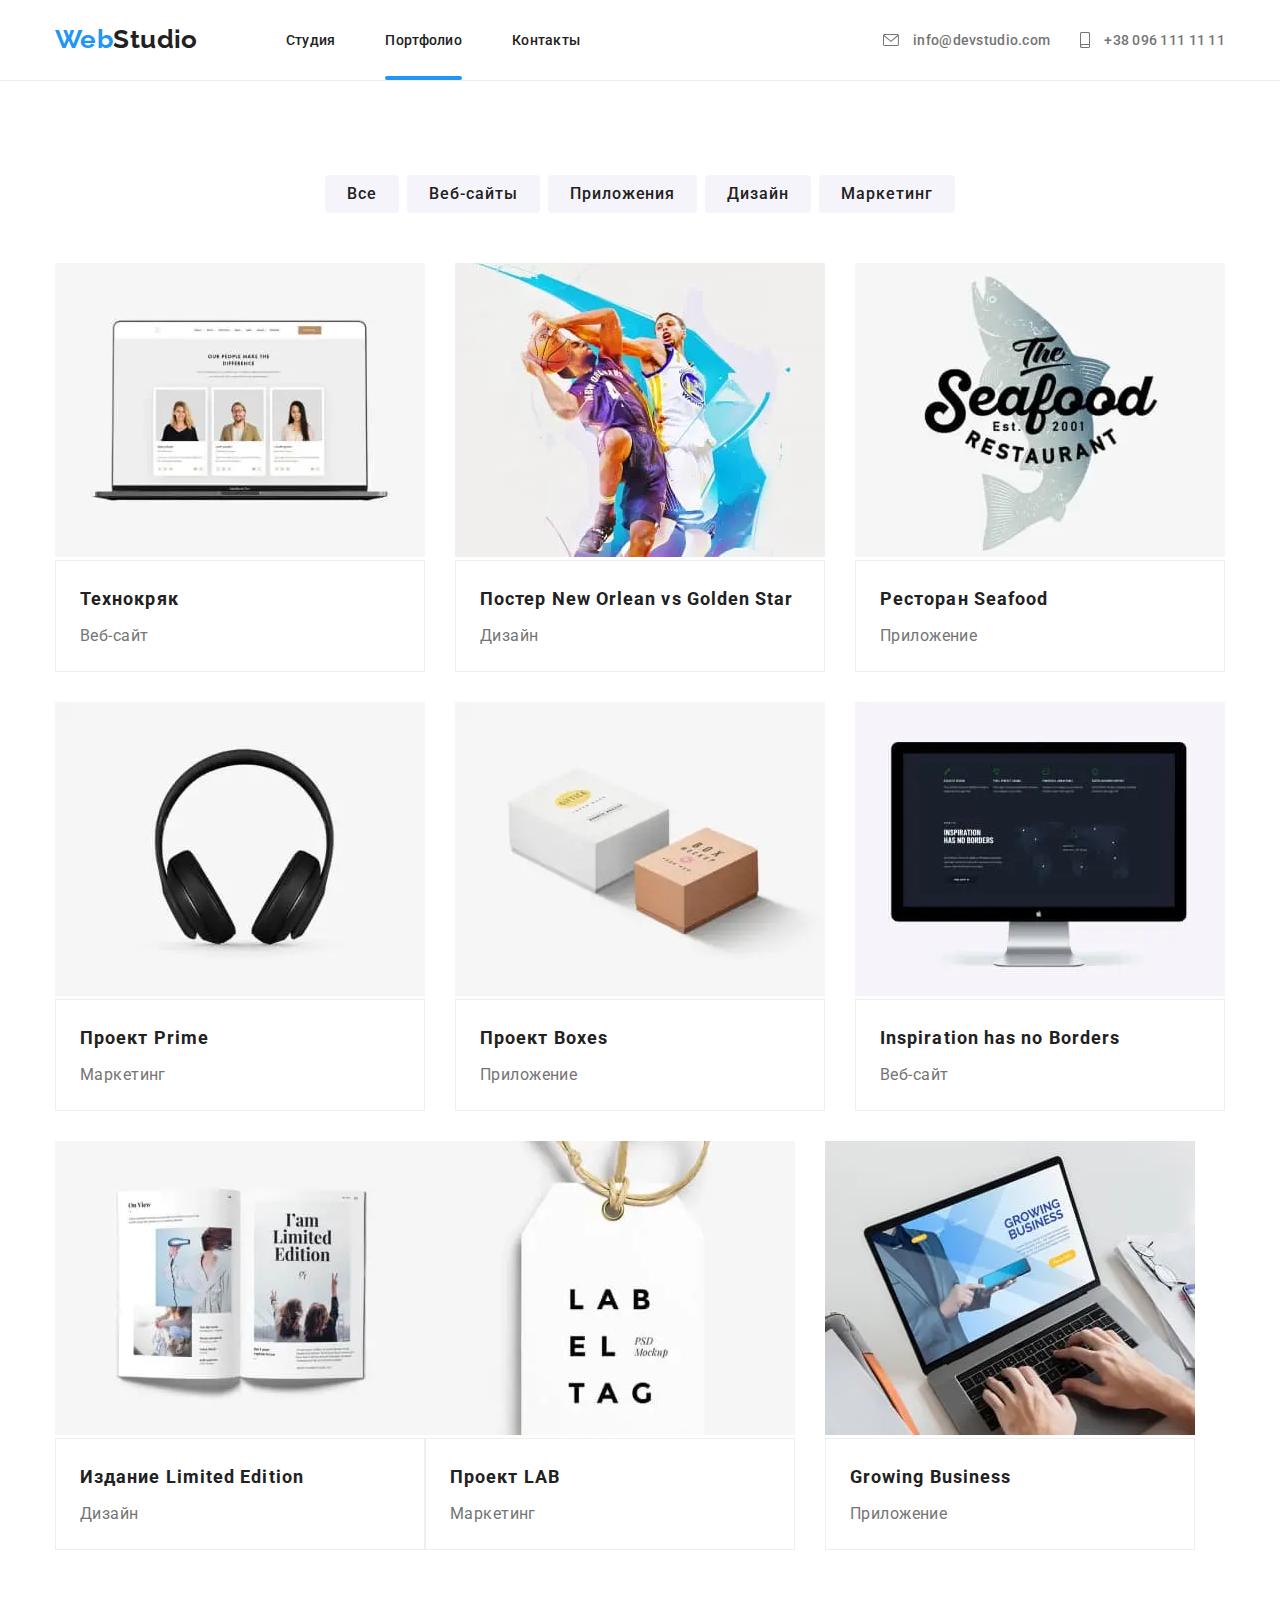
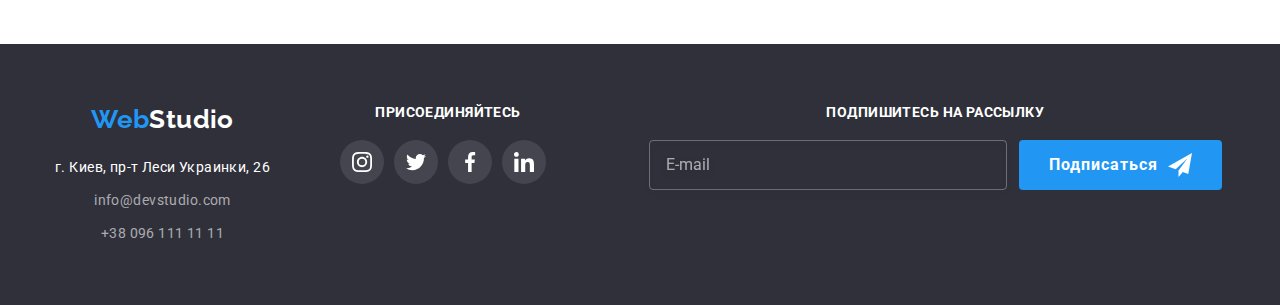
==== commit 52f02dfb: "HW8-Complete" ====
--- a/portfolio.html
+++ b/portfolio.html
@@ -15,7 +15,7 @@
       href="https://cdnjs.cloudflare.com/ajax/libs/modern-normalize/1.0.0/modern-normalize.min.css"
       rel="stylesheet"
     />
-        <link rel="stylesheet" href="./css/main.min.css" />
+    <link rel="stylesheet" href="./css/main.min.css" />
   </head>
   <body class="portfolio">
     <header class="header">
@@ -42,7 +42,7 @@
                 >Портфолио</a
               >
             </li>
-            <li class="site-nav-list__item ">
+            <li class="site-nav-list__item">
               <a href="#address" class="site-nav-list__anchor link_zeroing"
                 >Контакты</a
               >
@@ -196,10 +196,58 @@
             <li class="work-list__item">
               <div class="work-card">
                 <div class="work-img-thumb">
-                  <img
-                    src="./image/desktop/portfolio/web_site/img1_1200.jpg"
-                    alt="Технокряк"
-                  />
+                  <picture>
+                    <source
+                      media="(min-width:1200px )"
+                      srcset="
+                        ./image/desktop/portfolio/web_site/img1_1200.webp    1x,
+                        ./image/desktop/portfolio/web_site/img1_1200@2x.webp 2x
+                      "
+                      type="image/webp"
+                    />
+                    <source
+                      media="(min-width:768px )"
+                      srcset="
+                        ./image/tablet/portfolio/web_site/img1_768.webp    1x,
+                        ./image/tablet/portfolio/web_site/img1_768@2x.webp 2x
+                      "
+                      type="image/webp"
+                    />
+                    <source
+                      media="(max-width: 767px )"
+                      srcset="
+                        ./image/mobile/portfolio/web_site/img1_480.webp    1x,
+                        ./image/mobile/portfolio/web_site/img1_480@2x.webp 2x
+                      "
+                      type="image/webp"
+                    />
+                    <source
+                      media="(min-width:1200px )"
+                      srcset="
+                        ./image/desktop/portfolio/web_site/img1_1200.jpg    1x,
+                        ./image/desktop/portfolio/web_site/img1_1200@2x.jpg 2x
+                      "
+                    />
+                    <source
+                      media="(min-width:768px )"
+                      srcset="
+                        ./image/tablet/portfolio/web_site/img1_768.jpg    1x,
+                        ./image/tablet/portfolio/web_site/img1_768@2x.jpg 2x
+                      "
+                    />
+                    <source
+                      media="(max-width: 767px )"
+                      srcset="
+                        ./image/mobile/portfolio/web_site/img1_480.jpg    1x,
+                        ./image/mobile/portfolio/web_site/img1_480@2x.jpg 2x
+                      "
+                    />
+                    <img
+                      src="./image/desktop/portfolio/web_site/img1_1200.jpg"
+                      alt="Технокряк"
+                    />
+                  </picture>
+
                   <p class="overlay">
                     Ресурс предлагает комплексные предложения с разным уровнем
                     функционала и сервисов. Все это позволит посетителю получить
@@ -215,10 +263,57 @@
             <li class="work-list__item">
               <div class="work-card">
                 <div class="work-img-thumb">
-                  <img
-                    src="./image/desktop/portfolio/design/img1_1200.jpg"
-                    alt="Постер New Orlean vs Golden Star"
-                  />
+                  <picture>
+                    <source
+                      media="(min-width:1200px )"
+                      srcset="
+                        ./image/desktop/portfolio/design/img1_1200.webp    1x,
+                        ./image/desktop/portfolio/design/img1_1200@2x.webp 2x
+                      "
+                      type="image/webp"
+                    />
+                    <source
+                      media="(min-width:768px )"
+                      srcset="
+                        ./image/tablet/portfolio/design/img1_768.webp    1x,
+                        ./image/tablet/portfolio/design/img1_768@2x.webp 2x
+                      "
+                      type="image/webp"
+                    />
+                    <source
+                      media="(max-width: 767px )"
+                      srcset="
+                        ./image/mobile/portfolio/design/img1_480.webp    1x,
+                        ./image/mobile/portfolio/design/img1_480@2x.webp 2x
+                      "
+                      type="image/webp"
+                    />
+                    <source
+                      media="(min-width:1200px )"
+                      srcset="
+                        ./image/desktop/portfolio/design/img1_1200.jpg    1x,
+                        ./image/desktop/portfolio/design/img1_1200@2x.jpg 2x
+                      "
+                    />
+                    <source
+                      media="(min-width:768px )"
+                      srcset="
+                        ./image/tablet/portfolio/design/img1_768.jpg    1x,
+                        ./image/tablet/portfolio/design/img1_768@2x.jpg 2x
+                      "
+                    />
+                    <source
+                      media="(max-width: 767px )"
+                      srcset="
+                        ./image/mobile/portfolio/design/img1_480.jpg    1x,
+                        ./image/mobile/portfolio/design/img1_480@2x.jpg 2x
+                      "
+                    />
+                    <img
+                      src="./image/desktop/portfolio/design/img1_480.jpg"
+                      alt="Постер New Orlean vs Golden Star"
+                    />
+                  </picture>
                   <p class="overlay">
                     Lorem ipsum dolor sit amet consectetur adipisicing elit.
                     Sapiente quas odio maiores incidunt ad laborum earum tempora
@@ -236,10 +331,57 @@
             <li class="work-list__item">
               <div class="work-card">
                 <div class="work-img-thumb">
-                  <img
-                    src="./image/desktop/portfolio/application/img1_1200.jpg"
-                    alt="Ресторан Seafood"
-                  />
+                  <picture>
+                    <source
+                      media="(min-width:1200px )"
+                      srcset="
+                        ./image/desktop/portfolio/application/img1_1200.webp    1x,
+                        ./image/desktop/portfolio/application/img1_1200@2x.webp 2x
+                      "
+                      type="image/webp"
+                    />
+                    <source
+                      media="(min-width:768px )"
+                      srcset="
+                        ./image/tablet/portfolio/application/img1_768.webp    1x,
+                        ./image/tablet/portfolio/application/img1_768@2x.webp 2x
+                      "
+                      type="image/webp"
+                    />
+                    <source
+                      media="(max-width: 767px )"
+                      srcset="
+                        ./image/mobile/portfolio/application/img1_480.webp    1x,
+                        ./image/mobile/portfolio/application/img1_480@2x.webp 2x
+                      "
+                      type="image/webp"
+                    />
+                    <source
+                      media="(min-width:1200px )"
+                      srcset="
+                        ./image/desktop/portfolio/application/img1_1200.jpg    1x,
+                        ./image/desktop/portfolio/application/img1_1200@2x.jpg 2x
+                      "
+                    />
+                    <source
+                      media="(min-width:768px )"
+                      srcset="
+                        ./image/tablet/portfolio/application/img1_768.jpg    1x,
+                        ./image/tablet/portfolio/application/img1_768@2x.jpg 2x
+                      "
+                    />
+                    <source
+                      media="(max-width: 767px )"
+                      srcset="
+                        ./image/mobile/portfolio/application/img1_480.jpg    1x,
+                        ./image/mobile/portfolio/application/img1_480@2x.jpg 2x
+                      "
+                    />
+                    <img
+                      src="./image/desktop/portfolio/application/img1_480.jpg"
+                      alt="Ресторан Seafood"
+                    />
+                  </picture>
                   <p class="overlay">
                     Lorem ipsum dolor sit amet consectetur adipisicing elit.
                     Sapiente quas odio maiores incidunt ad laborum earum tempora
@@ -255,10 +397,58 @@
             <li class="work-list__item">
               <div class="work-card">
                 <div class="work-img-thumb">
-                  <img
-                    src="./image/desktop/portfolio/marketing/img1_1200.jpg"
-                    alt="Проект Prime"
-                  />
+                  <picture>
+                    <source
+                      media="(min-width:1200px )"
+                      srcset="
+                        ./image/desktop/portfolio/marketing/img1_1200.webp    1x,
+                        ./image/desktop/portfolio/marketing/img1_1200@2x.webp 2x
+                      "
+                      type="image/webp"
+                    />
+                    <source
+                      media="(min-width:768px )"
+                      marketing
+                      srcset="
+                        ./image/tablet/portfolio/marketing/img1_768.webp    1x,
+                        ./image/tablet/portfolio/marketing/img1_768@2x.webp 2x
+                      "
+                      type="image/webp"
+                    />
+                    <source
+                      media="(max-width: 767px )"
+                      srcset="
+                        ./image/mobile/portfolio/marketing/img1_480.webp    1x,
+                        ./image/mobile/portfolio/marketing/img1_480@2x.webp 2x
+                      "
+                      type="image/webp"
+                    />
+                    <source
+                      media="(min-width:1200px )"
+                      srcset="
+                        ./image/desktop/portfolio/marketing/img1_1200.jpg    1x,
+                        ./image/desktop/portfolio/marketing/img1_1200@2x.jpg 2x
+                      "
+                    />
+                    <source
+                      media="(min-width:768px )"
+                      srcset="
+                        ./image/tablet/portfolio/marketing/img1_768.jpg    1x,
+                        ./image/tablet/portfolio/marketing/img1_768@2x.jpg 2x
+                      "
+                    />
+                    <source
+                      media="(max-width: 767px )"
+                      srcset="
+                        ./image/mobile/portfolio/marketing/img1_480.jpg    1x,
+                        ./image/mobile/portfolio/marketing/img1_480@2x.jpg 2x
+                      "
+                    />
+                    <img
+                      src="./image/desktop/portfolio/marketing/img1_480.jpg"
+                      alt="Проект Prime"
+                    />
+                  </picture>
                   <p class="overlay">
                     Lorem ipsum dolor sit amet consectetur adipisicing elit.
                     Sapiente quas odio maiores incidunt ad laborum earum tempora
@@ -274,10 +464,57 @@
             <li class="work-list__item">
               <div class="work-card">
                 <div class="work-img-thumb">
-                  <img
-                    src="./image/desktop/portfolio/application/img2_1200.jpg"
-                    alt="Проект Boxes"
-                  />
+                  <picture>
+                    <source
+                      media="(min-width:1200px )"
+                      srcset="
+                        ./image/desktop/portfolio/application/img2_1200.webp    1x,
+                        ./image/desktop/portfolio/application/img2_1200@2x.webp 2x
+                      "
+                      type="image/webp"
+                    />
+                    <source
+                      media="(min-width:768px )"
+                      srcset="
+                        ./image/tablet/portfolio/application/img2_768.webp    1x,
+                        ./image/tablet/portfolio/application/img2_768@2x.webp 2x
+                      "
+                      type="image/webp"
+                    />
+                    <source
+                      media="(max-width: 767px )"
+                      srcset="
+                        ./image/mobile/portfolio/application/img2_480.webp    1x,
+                        ./image/mobile/portfolio/application/img2_480@2x.webp 2x
+                      "
+                      type="image/webp"
+                    />
+                    <source
+                      media="(min-width:1200px )"
+                      srcset="
+                        ./image/desktop/portfolio/application/img2_1200.jpg    1x,
+                        ./image/desktop/portfolio/application/img2_1200@2x.jpg 2x
+                      "
+                    />
+                    <source
+                      media="(min-width:768px )"
+                      srcset="
+                        ./image/tablet/portfolio/application/img2_768.jpg    1x,
+                        ./image/tablet/portfolio/application/img2_768@2x.jpg 2x
+                      "
+                    />
+                    <source
+                      media="(max-width: 767px )"
+                      srcset="
+                        ./image/mobile/portfolio/application/img2_480.jpg    1x,
+                        ./image/mobile/portfolio/application/img2_480@2x.jpg 2x
+                      "
+                    />
+                    <img
+                      src="./image/desktop/portfolio/application/img2_1200.jpg"
+                      alt="Проект Boxes"
+                    />
+                  </picture>
                   <p class="overlay">
                     Lorem ipsum dolor sit amet consectetur adipisicing elit.
                     Sapiente quas odio maiores incidunt ad laborum earum tempora
@@ -286,17 +523,65 @@
                 </div>
                 <div class="work-description">
                   <h3 class="title">Проект <span lang="en">Boxes</span></h3>
-                  <p class="works-filter">Веб-сайт</p>
+                  <p class="works-filter">Приложение</p>
                 </div>
               </div>
             </li>
             <li class="work-list__item">
               <div class="work-card">
                 <div class="work-img-thumb">
-                  <img
-                    src="./image/desktop/portfolio/web_site/img2_1200.jpg"
-                    alt="Inspiration has no Borders"
-                  />
+                  <picture>
+                    <source
+                      media="(min-width:1200px )"
+                      srcset="
+                        ./image/desktop/portfolio/web_site/img2_1200.webp    1x,
+                        ./image/desktop/portfolio/web_site/img2_1200@2x.webp 2x
+                      "
+                      type="image/webp"
+                    />
+                    <source
+                      media="(min-width:768px )"
+                      srcset="
+                        ./image/tablet/portfolio/web_site/img2_768.webp    1x,
+                        ./image/tablet/portfolio/web_site/img2_768@2x.webp 2x
+                      "
+                      type="image/webp"
+                    />
+                    <source
+                      media="(max-width: 767px )"
+                      srcset="
+                        ./image/mobile/portfolio/web_site/img2_480.webp    1x,
+                        ./image/mobile/portfolio/web_site/img2_480@2x.webp 2x
+                      "
+                      type="image/webp"
+                    />
+                    <source
+                      media="(min-width:1200px )"
+                      srcset="
+                        ./image/desktop/portfolio/web_site/img2_1200.jpg    1x,
+                        ./image/desktop/portfolio/web_site/img2_1200@2x.jpg 2x
+                      "
+                    />
+                    <source
+                      media="(min-width:768px )"
+                      srcset="
+                        ./image/tablet/portfolio/web_site/img2_768.jpg    1x,
+                        ./image/tablet/portfolio/web_site/img2_768@2x.jpg 2x
+                      "
+                    />
+                    <source
+                      media="(max-width: 767px )"
+                      srcset="
+                        ./image/mobile/portfolio/web_site/img2_480.jpg    1x,
+                        ./image/mobile/portfolio/web_site/img2_480@2x.jpg 2x
+                      "
+                    />
+
+                    <img
+                      src="./image/desktop/portfolio/web_site/img2_480.jpg"
+                      alt="Inspiration has no Borders"
+                    />
+                  </picture>
                   <p class="overlay">
                     Lorem ipsum dolor sit amet consectetur adipisicing elit.
                     Sapiente quas odio maiores incidunt ad laborum earum tempora
@@ -312,10 +597,57 @@
             <li class="work-list__itemm">
               <div class="work-card">
                 <div class="work-img-thumb">
-                  <img
-                    src="./image/desktop/portfolio/design/img2_1200.jpg"
-                    alt="Технокряк"
-                  />
+                  <picture>
+                    <source
+                      media="(min-width:1200px )"
+                      srcset="
+                        ./image/desktop/portfolio/design/img2_1200.webp    1x,
+                        ./image/desktop/portfolio/design/img2_1200@2x.webp 2x
+                      "
+                      type="image/webp"
+                    />
+                    <source
+                      media="(min-width:768px )"
+                      srcset="
+                        ./image/tablet/portfolio/design/img2_768.webp    1x,
+                        ./image/tablet/portfolio/design/img2_768@2x.webp 2x
+                      "
+                      type="image/webp"
+                    />
+                    <source
+                      media="(max-width: 767px )"
+                      srcset="
+                        ./image/mobile/portfolio/design/img2_480.webp    1x,
+                        ./image/mobile/portfolio/design/img2_480@2x.webp 2x
+                      "
+                      type="image/webp"
+                    />
+                    <source
+                      media="(min-width:1200px )"
+                      srcset="
+                        ./image/desktop/portfolio/design/img2_1200.jpg    1x,
+                        ./image/desktop/portfolio/design/img2_1200@2x.jpg 2x
+                      "
+                    />
+                    <source
+                      media="(min-width:768px )"
+                      srcset="
+                        ./image/tablet/portfolio/design/img2_768.jpg    1x,
+                        ./image/tablet/portfolio/design/img2_768@2x.jpg 2x
+                      "
+                    />
+                    <source
+                      media="(max-width: 767px )"
+                      srcset="
+                        ./image/mobile/portfolio/design/img2_480.jpg    1x,
+                        ./image/mobile/portfolio/design/img2_480@2x.jpg 2x
+                      "
+                    />
+                    <img
+                      src="./image/desktop/portfolio/design/img2_480.jpg"
+                      alt="Технокряк"
+                    />
+                  </picture>
                   <p class="overlay">
                     Lorem ipsum dolor sit amet consectetur adipisicing elit.
                     Sapiente quas odio maiores incidunt ad laborum earum tempora
@@ -333,10 +665,58 @@
             <li class="work-list__item">
               <div class="work-card">
                 <div class="work-img-thumb">
-                  <img
-                    src="./image/desktop/portfolio/marketing/img2_1200.jpg"
-                    alt="Проект LAB"
-                  />
+                  <picture>
+                    <source
+                      media="(min-width:1200px )"
+                      srcset="
+                        ./image/desktop/portfolio/marketing/img2_1200.webp    1x,
+                        ./image/desktop/portfolio/marketing/img2_1200@2x.webp 2x
+                      "
+                      type="image/webp"
+                    />
+                    <source
+                      media="(min-width:768px )"
+                      marketing
+                      srcset="
+                        ./image/tablet/portfolio/marketing/img2_768.webp    1x,
+                        ./image/tablet/portfolio/marketing/img2_768@2x.webp 2x
+                      "
+                      type="image/webp"
+                    />
+                    <source
+                      media="(max-width: 767px )"
+                      srcset="
+                        ./image/mobile/portfolio/marketing/img2_480.webp    1x,
+                        ./image/mobile/portfolio/marketing/img2_480@2x.webp 2x
+                      "
+                      type="image/webp"
+                    />
+                    <source
+                      media="(min-width:1200px )"
+                      srcset="
+                        ./image/desktop/portfolio/marketing/img2_1200.jpg    1x,
+                        ./image/desktop/portfolio/marketing/img2_1200@2x.jpg 2x
+                      "
+                    />
+                    <source
+                      media="(min-width:768px )"
+                      srcset="
+                        ./image/tablet/portfolio/marketing/img2_768.jpg    1x,
+                        ./image/tablet/portfolio/marketing/img2_768@2x.jpg 2x
+                      "
+                    />
+                    <source
+                      media="(max-width: 767px )"
+                      srcset="
+                        ./image/mobile/portfolio/marketing/img2_480.jpg    1x,
+                        ./image/mobile/portfolio/marketing/img2_480@2x.jpg 2x
+                      "
+                    />
+                    <img
+                      src="./image/desktop/portfolio/marketing/img2_480.jpg"
+                      alt="Проект LAB"
+                    />
+                  </picture>
                   <p class="overlay">
                     Lorem ipsum dolor sit amet consectetur adipisicing elit.
                     Sapiente quas odio maiores incidunt ad laborum earum tempora
@@ -352,10 +732,57 @@
             <li class="work-list__item">
               <div class="work-card">
                 <div class="work-img-thumb">
-                  <img
-                    src="./image/desktop/portfolio/application/img3_1200.jpg"
-                    alt="Growing Business"
-                  />
+                  <picture>
+                    <source
+                      media="(min-width:1200px )"
+                      srcset="
+                        ./image/desktop/portfolio/application/img3_1200.webp    1x,
+                        ./image/desktop/portfolio/application/img3_1200@2x.webp 2x
+                      "
+                      type="image/webp"
+                    />
+                    <source
+                      media="(min-width:768px )"
+                      srcset="
+                        ./image/tablet/portfolio/application/img3_768.webp    1x,
+                        ./image/tablet/portfolio/application/img3_768@2x.webp 2x
+                      "
+                      type="image/webp"
+                    />
+                    <source
+                      media="(max-width: 767px )"
+                      srcset="
+                        ./image/mobile/portfolio/application/img3_480.webp    1x,
+                        ./image/mobile/portfolio/application/img3_480@2x.webp 2x
+                      "
+                      type="image/webp"
+                    />
+                    <source
+                      media="(min-width:1200px )"
+                      srcset="
+                        ./image/desktop/portfolio/application/img3_1200.jpg    1x,
+                        ./image/desktop/portfolio/application/img3_1200@2x.jpg 2x
+                      "
+                    />
+                    <source
+                      media="(min-width:768px )"
+                      srcset="
+                        ./image/tablet/portfolio/application/img3_768.jpg    1x,
+                        ./image/tablet/portfolio/application/img3_768@2x.jpg 2x
+                      "
+                    />
+                    <source
+                      media="(max-width: 767px )"
+                      srcset="
+                        ./image/mobile/portfolio/application/img3_480.jpg    1x,
+                        ./image/mobile/portfolio/application/img3_480@2x.jpg 2x
+                      "
+                    />
+                    <img
+                      src="./image/desktop/portfolio/application/img3_1200.jpg"
+                      alt="Growing Business"
+                    />
+                  </picture>
                   <p class="overlay">
                     Lorem ipsum dolor sit amet consectetur adipisicing elit.
                     Sapiente quas odio maiores incidunt ad laborum earum tempora
@@ -372,11 +799,15 @@
         </div>
       </section>
     </main>
-<!-- Footer -->
+    <!-- Footer -->
     <footer class="footer">
       <div class="footer-container container">
         <div>
-          <a lang="en" href="./index.html" class="footer__logo logo link_zeroing">
+          <a
+            lang="en"
+            href="./index.html"
+            class="footer__logo logo link_zeroing"
+          >
             <span class="logo_color">Web</span>Studio
           </a>
           <address id="address" class="address">
@@ -387,7 +818,9 @@
               class="address__contact link_zeroing address__item"
               >info@devstudio.com</a
             >
-            <a href="tel:+380961111111" class="address__contact link_zeroing address__item"
+            <a
+              href="tel:+380961111111"
+              class="address__contact link_zeroing address__item"
               >+38 096 111 11 11</a
             >
           </address>
@@ -458,5 +891,6 @@
         </div>
       </div>
     </footer>
+    <script src="./js/mobile-menu.js"></script>
   </body>
 </html>
--- a/css/main.min.css
+++ b/css/main.min.css
@@ -1 +1 @@
-:root{--primary-text-color: #757575;--primary-white-color: #ffffff;--accent-color: #2196f3;--title-color: #212121;--standard-clearance: 30px;--primary-svg-color: #afb1b8;--transition-duration-and-funk: 250ms cubic-bezier(0.4, 0, 0.2, 1)}.hidden-title{position:absolute;white-space:nowrap;width:1px;height:1px;overflow:hidden;border:0;padding:0;clip:rect(0 0 0 0);clip-path:inset(50%);margin:-1px}h1,h2,h3,h4,p{margin:0}.list_zeroing{list-style:none;padding-left:0;margin:0}.link_zeroing{text-decoration:none}body{background-color:#fff;color:var(--primary-text-color);font-family:"Roboto",sans-serif;font-size:14px;letter-spacing:.03em}.section__title{text-align:center;letter-spacing:.03em;color:var(--title-color)}@media screen and (max-width: 1199px){.section{padding-top:60px;padding-bottom:60px}.section__title{margin-bottom:30px;font-size:28px;line-height:1.1785714286}}@media screen and (min-width: 1200px){.section{padding-top:94px;padding-bottom:94px}.section__title{margin-bottom:50px;font-size:36px;line-height:1.17}}.container{padding-left:15px;padding-right:15px}@media screen and (min-width: 480px){.container{width:480px;margin:0 auto}}@media screen and (min-width: 768px){.container{width:768px}}@media screen and (min-width: 1200px){.container{width:1200px}}.button{font-weight:700;font-size:16px;line-height:1.875;letter-spacing:.06em;text-align:center;padding:10px 32px;cursor:pointer;color:var(--primary-white-color);background-color:var(--accent-color);box-shadow:0 0 0 rgba(0,0,0,.15);border:none;border-radius:4px;transition:background-color var(--transition-duration-and-funk),box-shadow var(--transition-duration-and-funk)}.button:hover,.button:focus{background-color:#188ce8;box-shadow:0 4px 4px rgba(0,0,0,.15)}.logo{display:block;font-family:"Raleway",sans-serif;font-weight:700}.logo_color{color:var(--accent-color)}@media screen and (max-width: 1199px){.logo{font-size:24px;line-height:1.1666666667;padding:16px 0}}@media screen and (min-width: 768px){.logo{padding:26px 0}}@media screen and (min-width: 1200px){.logo{font-size:26px;line-height:1.1923076923;padding:24px 0 25px}}@media screen and (max-width: 768){.mobile-menu{position:fixed;top:-100%;left:0;height:100%;width:100%;z-index:100;background-color:var(--primary-white-color);transition:top var(--transition-duration-and-funk)}.mobile-menu.is-open{top:0}.mobile-menu__container{height:100%;position:relative;padding:48px 40px;display:flex;flex-direction:column;justify-content:space-between}.mobile-menu__close-btn{position:absolute;top:10px;right:15px;width:40px;height:40px;padding:0;line-height:0;background-color:rgba(0,0,0,0);border:none}.mobile-nav-list,.mobile-contacts-list,.mobile-social-list{font-weight:500}.mobile-nav-list__item:not(:last-child),.mobile-contacts-list__item:not(:last-child){margin-bottom:32px}.mobile-nav-list__item:hover>.mobile-nav-list__anchor,.mobile-nav-list__item:focus>.mobile-nav-list__anchor{color:var(--accent-color)}.mobile-nav-list__anchor{font-size:40px;line-height:1.175;letter-spacing:.02em;color:var(--title-color)}.mobile-contacts-list{margin-bottom:64px}.mobile-contacts-list__contact{font-size:24px;line-height:1.1666666667;letter-spacing:.02em;color:inherit}.mobile-contacts-list__contact[href^="tel:"]{font-size:34px;line-height:1.1764705882;color:var(--accent-color)}.mobile-social-list{display:flex}.mobile-social-list__anchor{font-size:18px;line-height:1.2222222222;letter-spacing:.02em;color:var(--accent-color)}.mobile-social-list__item:not(:last-child){margin-right:10px}.mobile-social-list__item:not(:last-child)::after{content:"";border-right:1px solid rgba(33,33,33,.2);margin-left:10px}}.mobile-menu{position:fixed;top:-100%;left:0;height:100%;width:100%;z-index:100;background-color:var(--primary-white-color);transition:top var(--transition-duration-and-funk)}.mobile-menu.is-open{top:0}.mobile-menu__container{height:100%;position:relative;padding:48px 40px;display:flex;flex-direction:column;justify-content:space-between}.mobile-menu__close-btn{position:absolute;top:10px;right:15px;width:40px;height:40px;padding:0;line-height:0;background-color:rgba(0,0,0,0);border:none}.mobile-nav-list,.mobile-contacts-list,.mobile-social-list{font-weight:500}.mobile-nav-list__item:not(:last-child),.mobile-contacts-list__item:not(:last-child){margin-bottom:32px}.mobile-nav-list__item:hover>.mobile-nav-list__anchor,.mobile-nav-list__item:focus>.mobile-nav-list__anchor{color:var(--accent-color)}.mobile-nav-list__anchor{font-size:40px;line-height:1.175;letter-spacing:.02em;color:var(--title-color)}.mobile-contacts-list{margin-bottom:64px}.mobile-contacts-list__contact{font-size:24px;line-height:1.1666666667;letter-spacing:.02em;color:inherit}.mobile-contacts-list__contact[href^="tel:"]{font-size:34px;line-height:1.1764705882;color:var(--accent-color)}.mobile-social-list{display:flex}.mobile-social-list__anchor{font-size:18px;line-height:1.2222222222;letter-spacing:.02em;color:var(--accent-color)}.mobile-social-list__item:not(:last-child){margin-right:10px}.mobile-social-list__item:not(:last-child)::after{content:"";border-right:1px solid rgba(33,33,33,.2);margin-left:10px}.page-header-container,.site-nav,.site-nav-list{display:flex;align-items:center}.header-logo{color:var(--title-color);margin-right:88px}.site-nav-list__item{position:relative}.site-nav-list__item:not(:last-child){margin-right:50px}.site-nav-list__item_flag::after{position:absolute;left:0;bottom:0;content:"";width:100%;height:4px;border-radius:2px;background:var(--accent-color)}.site-nav-list__anchor{display:block;padding:32px 0;color:var(--title-color);font-weight:500;font-size:14px;line-height:1.1428571429;letter-spacing:.02em;transition:color var(--transition-duration-and-funk)}.site-nav-list__anchor:focus,.site-nav-list__anchor:hover{color:var(--accent-color)}.contacts-list{margin-left:auto;display:flex}.contacts-list__contact{display:flex;align-items:center;font-weight:500;letter-spacing:.02em;color:var(--primary-text-color);fill:var(--primary-text-color);transition:color var(--transition-duration-and-funk),fill var(--transition-duration-and-funk)}.contacts-list__contact:hover,.contacts-list__contact:focus{color:var(--accent-color);fill:var(--accent-color)}@media screen and (max-width: 1199px){.contacts-list{flex-direction:column}.contacts-list__icon{margin-right:8px}.contacts-list__contact{font-size:12px;line-height:1.1716666667}.contacts-list__contact[href^="mailto:"]>.contacts-list__icon{width:14px;height:10px}.contacts-list__contact[href^="tel:"]>.contacts-list__icon{width:10px;height:14px}.contacts-list__item:not(:last-child){margin-bottom:10px}}@media screen and (min-width: 1200px){.contacts-list__icon{margin-right:14px}.contacts-list__contact{font-size:14px;line-height:1.1428571429}.contacts-list__contact[href^="mailto:"]>.contacts-list__icon{width:16px;height:12px}.contacts-list__contact[href^="tel:"]>.contacts-list__icon{width:10px;height:16px}.contacts-list__item:not(:last-child){margin-right:var(--standard-clearance)}}@media screen and (max-width: 767px){.site-nav-list{display:none}.contacts-list{display:none}.mobile-menu-open{background-color:rgba(0,0,0,0);border:none;padding:0;line-height:0}.page-header-container{justify-content:space-between}}@media screen and (min-width: 768px){.mobile-menu-open{display:none}}.footer{background-color:#2f303a;color:var(--primary-white-color)}.footer-container{text-align:center;padding-top:60px;padding-bottom:60px}.footer__logo{color:inherit;padding:0;margin-bottom:20px}.footer__title{margin-bottom:20px;font-size:14px;font-weight:700;line-height:1.1428571429;text-transform:uppercase}.address{display:flex;flex-direction:column;font-style:normal;line-height:1.7142857143;margin-bottom:60px}.address__item:not(:last-child){margin-bottom:8px}.address__contact{color:rgba(255,255,255,.6)}.social-links-position{margin-bottom:60px}.social-link-list__item.social-link-list__item_futer-colors{background-color:rgba(255,255,255,.1);fill:var(--primary-white-color)}.mailing-form__input{width:100%;height:50px;padding-left:16px;margin-right:12px;margin-bottom:20px;background-color:rgba(0,0,0,0);border:1px solid rgba(255,255,255,.3);filter:drop-shadow(0px 4px 4px rgba(0, 0, 0, 0.15));border-radius:4px;color:var(--primary-white-color)}.mailing-form__input::placeholder{font-weight:400;font-size:16px;line-height:1.25;color:rgba(255,255,255,.6)}.mailing-form__submit-button{display:flex;align-items:center;padding:10px 30px;margin:0 auto}.mailing-form__submit-icon{height:24px;width:24px;margin-left:10px;fill:var(--primary-white-color)}@media screen and (min-width: 1200px){.footer-container{display:flex}.footer-container>div:first-child{margin-right:70px}.address{margin:0}.address__item:not(:last-child){margin-bottom:9px}.social-links-position{margin-bottom:0;margin-right:93px}.social-link-list__item.social-link-list__item_futer-colors{background-color:rgba(255,255,255,.1);fill:var(--primary-white-color)}.mailing-form{display:flex}.mailing-form__input{min-width:358px;margin-bottom:0}}@media screen and (min-width: 768px)and (max-width: 1199px){.footer-container{display:flex;flex-wrap:wrap;justify-content:space-between}.mailing-form{width:768px}.mailing-form__input{width:450px}}.section.hero{padding:0}.hero{display:flex;flex-direction:column;justify-content:center;align-items:center;max-width:480px;height:400px;text-align:center;background-image:linear-gradient(rgba(47, 48, 58, 0.4), rgba(47, 48, 58, 0.4)),url(../../../image/mobile/heroImg_480.jpg),linear-gradient(#c4c4c4, #c4c4c4);background-position:center;background-repeat:no-repeat;background-size:cover}.hero__title{margin-bottom:var(--standard-clearance);font-weight:900;font-size:26px;line-height:1.6153846154;text-align:center;letter-spacing:.06em;text-transform:uppercase;color:var(--primary-white-color)}@media screen and (min-width: 1200px){.hero{height:600px;max-width:1600px;margin:0 auto;background-image:linear-gradient(rgba(47, 48, 58, 0.4), rgba(47, 48, 58, 0.4)),url(../../../image/desktop/hero/heroImg_1200.jpg),linear-gradient(#c4c4c4, #c4c4c4)}}@media screen and (min-width: 1200px)and (min-device-pixel-ratio: 2),screen and (min-width: 1200px)and (min-resolution: 192dpi),screen and (min-width: 1200px)and (min-resolution: 2dppx){.hero{background-image:linear-gradient(rgba(47, 48, 58, 0.4), rgba(47, 48, 58, 0.4)),url("../../../image/desktop/hero/heroImg_1200@2x.jpg"),linear-gradient(#c4c4c4, #c4c4c4)}}@media screen and (max-width: 1199px){.hero{max-width:768px;height:400px;margin:0 auto;text-align:center;background-image:linear-gradient(rgba(47, 48, 58, 0.4), rgba(47, 48, 58, 0.4)),url(../../../image/tablet/hero/heroImg_768.jpg),linear-gradient(#c4c4c4, #c4c4c4)}}@media screen and (max-width: 1199px)and (min-device-pixel-ratio: 2),screen and (max-width: 1199px)and (min-resolution: 192dpi),screen and (max-width: 1199px)and (min-resolution: 2dppx){.hero{background-image:linear-gradient(rgba(47, 48, 58, 0.4), rgba(47, 48, 58, 0.4)),url("../../../image/tablet/hero/heroImg_768@2x.jpg"),linear-gradient(#c4c4c4, #c4c4c4)}}@media screen and (max-width: 767px){.hero{max-width:480px;height:400px;margin:0 auto;text-align:center;background-image:linear-gradient(rgba(47, 48, 58, 0.4), rgba(47, 48, 58, 0.4)),url(../../../image/mobile/hero/heroImg_480.jpg),linear-gradient(#c4c4c4, #c4c4c4)}}@media screen and (max-width: 767px)and (min-device-pixel-ratio: 2),screen and (max-width: 767px)and (min-resolution: 192dpi),screen and (max-width: 767px)and (min-resolution: 2dppx){.hero{background-image:linear-gradient(rgba(47, 48, 58, 0.4), rgba(47, 48, 58, 0.4)),url("../../../image/mobile/hero/heroImg_480@2x.jpg"),linear-gradient(#c4c4c4, #c4c4c4)}}.features-list__image-box{display:flex;justify-content:center;align-items:center;height:120px;background:#f5f4fa;border-radius:4px;margin-bottom:var(--standard-clearance)}.features-list__image{margin:auto;display:block;width:70px;height:70px}.features-list__title{color:var(--title-color);font-size:14px;line-height:1.1428571429;text-transform:uppercase;margin-bottom:10px}.features-list__text{line-height:1.7142857143}@media screen and (max-width: 767px){.features-list__item:not(:last-child){margin-bottom:var(--standard-clearance)}}@media screen and (min-width: 768px){.features-list{display:flex;flex-wrap:wrap;margin-right:calc(-1*var(--standard-clearance));margin-bottom:0}.features-list__item{flex-basis:calc(50% - var(--standard-clearance));margin-right:var(--standard-clearance);margin-bottom:0}}@media screen and (min-width: 1200px){.features-list__item{flex-basis:calc(25% - var(--standard-clearance));margin-right:var(--standard-clearance);margin-bottom:0}}@media screen and (max-width: 1199px){.section.skills{display:none}}@media screen and (min-width: 1200px){.section.skills{padding-top:0}.skill-list{display:flex;flex-wrap:wrap;margin-right:calc(-1*var(--standard-clearance));margin-bottom:calc(-1*var(--standard-clearance))}.skill-list__item{flex-basis:calc(33.3333333333% - var(--standard-clearance));margin-right:var(--standard-clearance);margin-bottom:var(--standard-clearance)}.skill-list__box{position:relative}.skill-list__image-box{display:block;max-width:100%;filter:drop-shadow(0px 4px 4px rgba(0, 0, 0, 0.25))}.skill-list__description-box{position:absolute;width:100%;left:0;bottom:0;line-height:1.14;text-align:center;text-transform:uppercase;color:var(--primary-white-color);padding:27px;background:rgba(47,48,58,.8)}.skill-list__description{font-size:inherit}}.team{background:#f5f4fa}.team-list__item{margin-bottom:var(--standard-clearance)}.team-list__card{box-shadow:0px 1px 3px rgba(0,0,0,.12),0px 1px 1px rgba(0,0,0,.14),0px 2px 1px rgba(0,0,0,.2);border-radius:0px 0px 4px 4px}.team-list__image{display:block;max-width:100%}.team-list__description{padding:30px 0 24px;background-color:var(--primary-white-color);text-align:center;line-height:1.1875}.team-list__title{font-weight:500;font-size:16px;letter-spacing:.03em;color:var(--title-color);margin-bottom:10px}.team-list__speciality{font-size:16px;letter-spacing:.03em;margin-bottom:16px}.team-list_social-links-position{margin:16px auto 0}.social-link-list{display:flex;justify-content:center}.social-link-list__icon{margin:12px;height:20px;width:20px}.social-link-list__item{display:flex;justify-content:center;align-items:center;--diametr: 44px;border-radius:50%;width:var(--diametr);height:var(--diametr);margin-right:10px;fill:var(--primary-svg-color);transition:background-color var(--transition-duration-and-funk),fill var(--transition-duration-and-funk)}.social-link-list__item:not(:last-child){margin-right:10px}.social-link-list__item:hover,.social-link-list__item:focus{background-color:var(--accent-color);fill:var(--primary-white-color)}@media screen and (min-width: 768px){.team-list{display:flex;flex-wrap:wrap;margin-right:calc(-1*var(--standard-clearance));margin-bottom:calc(-1*var(--standard-clearance))}.team-list__item{flex-basis:calc(50% - var(--standard-clearance));margin-right:var(--standard-clearance);margin-bottom:var(--standard-clearance)}}@media screen and (min-width: 1200px){.team-list__item{flex-basis:calc(25% - var(--standard-clearance));margin-right:var(--standard-clearance);margin-bottom:var(--standard-clearance)}.team-list__description{padding:30px 0}}.client-list{display:flex;flex-wrap:wrap;display:flex;flex-wrap:wrap;margin-right:calc(-1*var(--standard-clearance));margin-bottom:calc(-1*var(--standard-clearance));justify-content:center}.client-list__item{display:flex;justify-content:center;align-items:center;padding:16px 0;border:1px solid var(--primary-svg-color);border-radius:4px;transition:fill var(--transition-duration-and-funk),border-color var(--transition-duration-and-funk)}.client-list__item:focus,.client-list__item:hover,.client-list__item:focus .client-list__icon,.client-list__item:hover .client-list__icon{fill:var(--accent-color);border-color:var(--accent-color)}.client-list__icon{width:106px;height:60px;fill:var(--primary-svg-color)}@media screen and (min-width: 768px){.client-list__item{flex-basis:calc(33.3333333333% - var(--standard-clearance));margin-right:var(--standard-clearance);margin-bottom:var(--standard-clearance)}}@media screen and (min-width: 1200px){.client-list__item{flex-basis:calc(16.6666666667% - var(--standard-clearance));margin-right:var(--standard-clearance);margin-bottom:var(--standard-clearance)}}@media screen and (max-width: 767px){.client-list__item{flex-basis:calc(50% - var(--standard-clearance));margin-right:var(--standard-clearance);margin-bottom:var(--standard-clearance)}}.portfolio>.header{border-bottom:1px solid #ececec}.filter-list{display:flex;margin-bottom:50px}.filter-list>.item:not(:last-child){margin-right:8px}.filter-list .button{padding:6px 22px;background-color:#f5f4fa;color:var(--title-color);font-weight:500;line-height:1.6;white-space:nowrap;border:0;box-shadow:none;transition:background-color var(--transition-duration-and-funk),color var(--transition-duration-and-funk),box-shadow var(--transition-duration-and-funk)}.filter-list .button:focus,.filter-list .button:hover{background-color:var(--accent-color);color:var(--primary-white-color);cursor:pointer;box-shadow:0px 3px 1px rgba(0,0,0,.1),0px 1px 2px rgba(0,0,0,.08),0px 2px 2px rgba(0,0,0,.12)}@media screen and (max-width: 767px){.filter-list{flex-wrap:wrap}}@media screen and (min-width: 768px){.filter-list{justify-content:center}}.work-list{display:flex;flex-wrap:wrap;margin-right:calc(-1*var(--standard-clearance));margin-bottom:calc(-1*var(--standard-clearance))}.work-list .title{margin-bottom:4px;color:var(--title-color);font-size:18px;line-height:2;letter-spacing:.06em}.work-list .works-filter{font-size:16px;line-height:1.88}@media screen and (max-width: 767px){.work-list{justify-content:center}.work-list__item{flex-basis:calc(100% - var(--standard-clearance));margin-right:var(--standard-clearance);margin-bottom:var(--standard-clearance)}}.work-description{padding:20px 24px;border:1px solid #eee}.work-card{cursor:pointer;transition:box-shadow var(--transition-duration-and-funk)}.work-card:hover,.work-card:focus{box-shadow:0px 1px 1px rgba(0,0,0,.12),0px 4px 4px rgba(0,0,0,.06),1px 4px 6px rgba(0,0,0,.16)}.work-img-thumb{position:relative;overflow:hidden}.work-img-thumb>img{display:block;max-width:100%}.overlay{position:absolute;display:flex;align-items:center;background-color:rgba(33,150,243,.9);color:var(--primary-white-color);font-weight:400;font-size:18px;line-height:1.56;padding:24px;min-height:100%;transition:transform var(--transition-duration-and-funk)}.work-card:hover .overlay,.work-card:focus .overlay{transform:translateY(-100%)}.backdrop{position:fixed;top:0;left:0;width:100%;height:100%;z-index:100;background-color:rgba(0,0,0,.2);transition:opacity 1000ms linear,visibility 1000ms linear}.backdrop.is-hidden{opacity:0;visibility:hidden;pointer-events:none}.modal{position:absolute;top:50%;left:50%;padding:40px;transform:translate(-50%, -50%);background:#fff;box-shadow:0px 1px 3px rgba(0,0,0,.12),0px 1px 1px rgba(0,0,0,.14),0px 2px 1px rgba(0,0,0,.2);border-radius:4px}.backdrop.is-hidden>.modal{animation-name:none}@media screen and (min-width: 1200px){.modal{min-width:528px;min-height:581px}}@media screen and (max-width: 1199px){.modal{width:calc(100% - 30px);max-width:450px}}.modal-close-button{position:absolute;top:8px;right:8px;height:30px;width:30px;display:flex;justify-content:center;align-items:center;background-color:rgba(0,0,0,0);padding:0;border-radius:50%;border:1px solid rgba(0,0,0,.1);cursor:pointer;transform:fill var(--transition-duration-and-funk)}.modal-close-button :focus,.modal-close-button :hover{fill:var(--accent-color)}@keyframes modal-animate-open{0%{transform:translate(-50%, -50%) scale(0.2)}60%{transform:translate(-50%, -50%) scale(1.07)}70%{transform:translate(-50%, -50%) scale(0.95)}80%{transform:translate(-50%, -50%) scale(1.02)}90%{transform:translate(-50%, -50%) scale(0.98)}100%{transform:translate(-50%, -50%) scale(1)}}.modal__title{font-weight:700;font-size:20px;text-align:center;letter-spacing:.03em;margin-bottom:12px;color:var(--title-color)}@media screen and (max-width: 1199px){.modal__title{line-height:1.5}}@media screen and (min-width: 1200px){.modal__title{line-height:1.15}}.modal>.service-order-form{display:flex;flex-direction:column}.service-order-form__field{margin-bottom:10px}.service-order-form__description{font-size:12px;line-height:1.17;letter-spacing:.01em;display:block;margin-bottom:4px}.service-order-form__input{width:100%;height:40px;padding-left:42px;color:var(--title-color);font-size:16px;border:1px solid rgba(33,33,33,.2);border-radius:4px;outline:none;transition:border-color var(--transition-duration-and-funk)}.input-wrapper{display:block;position:relative}.service-order-form__field>.input-wrapper .input-icon{position:absolute;top:50%;left:12px;transform:translateY(-50%);display:block;width:18px;height:18px;transition:fill var(--transition-duration-and-funk)}.service-order-form__input:focus{border-color:var(--accent-color)}.service-order-form__input:focus+span>.input-icon{fill:var(--accent-color)}.field-message{height:120px;width:100%;padding:10px 16px;resize:none;outline:none;border:1px solid rgba(33,33,33,.2);border-radius:4px;color:var(--title-color);font-size:16px;transition:border-color var(--transition-duration-and-funk)}.field-message::placeholder{font-size:14px;line-height:1.14;letter-spacing:.01em;color:rgba(117,117,117,.5)}.field-message:focus{border-color:var(--accent-color)}.check-deskription{display:flex;align-items:center;justify-content:center;font-size:14px;line-height:1.71;cursor:pointer;margin-bottom:30px}@media screen and (max-width: 1199px){.check-deskription{font-size:12px;line-height:1.1666666667}}@media screen and (min-width: 1200px){.check-deskription{font-size:14px;line-height:1.7142857143}}.terms_of_agreement-link{color:var(--accent-color)}.check-deskription::before{display:block;width:16px;height:15px;margin-right:7px;content:"";background-image:url("../image/svg/checkbox/not_checked.svg");background-repeat:no-repeat}.form-check:checked+.check-deskription::before{background-image:url("../image/svg/checkbox/checked.svg")}.service-order-form>.button{align-self:center;min-width:200px}/*# sourceMappingURL=main.min.css.map */+:root{--primary-text-color: #757575;--primary-white-color: #ffffff;--accent-color: #2196f3;--title-color: #212121;--standard-clearance: 30px;--primary-svg-color: #afb1b8;--transition-duration-and-funk: 250ms cubic-bezier(0.4, 0, 0.2, 1)}.hidden-title{position:absolute;white-space:nowrap;width:1px;height:1px;overflow:hidden;border:0;padding:0;clip:rect(0 0 0 0);clip-path:inset(50%);margin:-1px}h1,h2,h3,h4,p{margin:0}.list_zeroing{list-style:none;padding-left:0;margin:0}.link_zeroing{text-decoration:none}body{background-color:#fff;color:var(--primary-text-color);font-family:"Roboto",sans-serif;font-size:14px;letter-spacing:.03em}.section__title{text-align:center;letter-spacing:.03em;color:var(--title-color)}@media screen and (max-width: 1199px){.section{padding-top:60px;padding-bottom:60px}.section__title{margin-bottom:30px;font-size:28px;line-height:1.1785714286}}@media screen and (min-width: 1200px){.section{padding-top:94px;padding-bottom:94px}.section__title{margin-bottom:50px;font-size:36px;line-height:1.17}}.container{padding-left:15px;padding-right:15px}@media screen and (min-width: 480px){.container{width:480px;margin:0 auto}}@media screen and (min-width: 768px){.container{width:768px}}@media screen and (min-width: 1200px){.container{width:1200px}}.button{font-weight:700;font-size:16px;line-height:1.875;letter-spacing:.06em;text-align:center;padding:10px 32px;cursor:pointer;color:var(--primary-white-color);background-color:var(--accent-color);box-shadow:0 0 0 rgba(0,0,0,.15);border:none;border-radius:4px;transition:background-color var(--transition-duration-and-funk),box-shadow var(--transition-duration-and-funk)}.button:hover,.button:focus{background-color:#188ce8;box-shadow:0 4px 4px rgba(0,0,0,.15)}.logo{display:block;font-family:"Raleway",sans-serif;font-weight:700}.logo_color{color:var(--accent-color)}@media screen and (max-width: 1199px){.logo{font-size:24px;line-height:1.1666666667;padding:16px 0}}@media screen and (min-width: 768px){.logo{padding:26px 0}}@media screen and (min-width: 1200px){.logo{font-size:26px;line-height:1.1923076923;padding:24px 0 25px}}@media screen and (max-width: 768){.mobile-menu{position:fixed;top:-100%;left:0;height:100%;width:100%;z-index:100;background-color:var(--primary-white-color);transition:top var(--transition-duration-and-funk)}.mobile-menu.is-open{top:0}.mobile-menu__container{height:100%;position:relative;padding:48px 40px;display:flex;flex-direction:column;justify-content:space-between}.mobile-menu__close-btn{position:absolute;top:10px;right:15px;width:40px;height:40px;padding:0;line-height:0;background-color:rgba(0,0,0,0);border:none}.mobile-nav-list,.mobile-contacts-list,.mobile-social-list{font-weight:500}.mobile-nav-list__item:not(:last-child),.mobile-contacts-list__item:not(:last-child){margin-bottom:32px}.mobile-nav-list__item:hover>.mobile-nav-list__anchor,.mobile-nav-list__item:focus>.mobile-nav-list__anchor{color:var(--accent-color)}.mobile-nav-list__anchor{font-size:40px;line-height:1.175;letter-spacing:.02em;color:var(--title-color)}.mobile-contacts-list{margin-bottom:64px}.mobile-contacts-list__contact{font-size:24px;line-height:1.1666666667;letter-spacing:.02em;color:inherit}.mobile-contacts-list__contact[href^="tel:"]{font-size:34px;line-height:1.1764705882;color:var(--accent-color)}.mobile-social-list{display:flex}.mobile-social-list__anchor{font-size:18px;line-height:1.2222222222;letter-spacing:.02em;color:var(--accent-color)}.mobile-social-list__item:not(:last-child){margin-right:10px}.mobile-social-list__item:not(:last-child)::after{content:"";border-right:1px solid rgba(33,33,33,.2);margin-left:10px}}.mobile-menu{position:fixed;top:-100%;left:0;height:100%;width:100%;z-index:100;background-color:var(--primary-white-color);transition:top var(--transition-duration-and-funk)}.mobile-menu.is-open{top:0}.mobile-menu__container{height:100%;position:relative;padding:48px 40px;display:flex;flex-direction:column;justify-content:space-between}.mobile-menu__close-btn{position:absolute;top:10px;right:15px;width:40px;height:40px;padding:0;line-height:0;background-color:rgba(0,0,0,0);border:none}.mobile-nav-list,.mobile-contacts-list,.mobile-social-list{font-weight:500}.mobile-nav-list__item:not(:last-child),.mobile-contacts-list__item:not(:last-child){margin-bottom:32px}.mobile-nav-list__item:hover>.mobile-nav-list__anchor,.mobile-nav-list__item:focus>.mobile-nav-list__anchor{color:var(--accent-color)}.mobile-nav-list__anchor{font-size:40px;line-height:1.175;letter-spacing:.02em;color:var(--title-color)}.mobile-contacts-list{margin-bottom:64px}.mobile-contacts-list__contact{font-size:24px;line-height:1.1666666667;letter-spacing:.02em;color:inherit}.mobile-contacts-list__contact[href^="tel:"]{font-size:34px;line-height:1.1764705882;color:var(--accent-color)}.mobile-social-list{display:flex}.mobile-social-list__anchor{font-size:18px;line-height:1.2222222222;letter-spacing:.02em;color:var(--accent-color)}.mobile-social-list__item:not(:last-child){margin-right:10px}.mobile-social-list__item:not(:last-child)::after{content:"";border-right:1px solid rgba(33,33,33,.2);margin-left:10px}.page-header-container,.site-nav,.site-nav-list{display:flex;align-items:center}.header-logo{color:var(--title-color);margin-right:88px}.site-nav-list__item{position:relative}.site-nav-list__item:not(:last-child){margin-right:50px}.site-nav-list__item_flag::after{position:absolute;left:0;bottom:0;content:"";width:100%;height:4px;border-radius:2px;background:var(--accent-color)}.site-nav-list__anchor{display:block;padding:32px 0;color:var(--title-color);font-weight:500;font-size:14px;line-height:1.1428571429;letter-spacing:.02em;transition:color var(--transition-duration-and-funk)}.site-nav-list__anchor:focus,.site-nav-list__anchor:hover{color:var(--accent-color)}.contacts-list{margin-left:auto;display:flex}.contacts-list__contact{display:flex;align-items:center;font-weight:500;letter-spacing:.02em;color:var(--primary-text-color);fill:var(--primary-text-color);transition:color var(--transition-duration-and-funk),fill var(--transition-duration-and-funk)}.contacts-list__contact:hover,.contacts-list__contact:focus{color:var(--accent-color);fill:var(--accent-color)}@media screen and (max-width: 1199px){.contacts-list{flex-direction:column}.contacts-list__icon{margin-right:8px}.contacts-list__contact{font-size:12px;line-height:1.1716666667}.contacts-list__contact[href^="mailto:"]>.contacts-list__icon{width:14px;height:10px}.contacts-list__contact[href^="tel:"]>.contacts-list__icon{width:10px;height:14px}.contacts-list__item:not(:last-child){margin-bottom:10px}}@media screen and (min-width: 1200px){.contacts-list__icon{margin-right:14px}.contacts-list__contact{font-size:14px;line-height:1.1428571429}.contacts-list__contact[href^="mailto:"]>.contacts-list__icon{width:16px;height:12px}.contacts-list__contact[href^="tel:"]>.contacts-list__icon{width:10px;height:16px}.contacts-list__item:not(:last-child){margin-right:var(--standard-clearance)}}@media screen and (max-width: 767px){.site-nav-list{display:none}.contacts-list{display:none}.mobile-menu-open{background-color:rgba(0,0,0,0);border:none;padding:0;line-height:0}.page-header-container{justify-content:space-between}}@media screen and (min-width: 768px){.mobile-menu-open{display:none}}.footer{background-color:#2f303a;color:var(--primary-white-color)}.footer-container{text-align:center;padding-top:60px;padding-bottom:60px}.footer__logo{color:inherit;padding:0;margin-bottom:20px}.footer__title{margin-bottom:20px;font-size:14px;font-weight:700;line-height:1.1428571429;text-transform:uppercase}.address{display:flex;flex-direction:column;font-style:normal;line-height:1.7142857143;margin-bottom:60px}.address__item:not(:last-child){margin-bottom:8px}.address__contact{color:rgba(255,255,255,.6)}.social-links-position{margin-bottom:60px}.social-link-list__item.social-link-list__item_futer-colors{background-color:rgba(255,255,255,.1);fill:var(--primary-white-color)}.mailing-form__input{width:100%;height:50px;padding-left:16px;margin-right:12px;margin-bottom:20px;background-color:rgba(0,0,0,0);border:1px solid rgba(255,255,255,.3);filter:drop-shadow(0px 4px 4px rgba(0, 0, 0, 0.15));border-radius:4px;color:var(--primary-white-color)}.mailing-form__input::placeholder{font-weight:400;font-size:16px;line-height:1.25;color:rgba(255,255,255,.6)}.mailing-form__submit-button{display:flex;align-items:center;padding:10px 30px;margin:0 auto}.mailing-form__submit-icon{height:24px;width:24px;margin-left:10px;fill:var(--primary-white-color)}@media screen and (min-width: 1200px){.footer-container{display:flex}.footer-container>div:first-child{margin-right:70px}.address{margin:0}.address__item:not(:last-child){margin-bottom:9px}.social-links-position{margin-bottom:0;margin-right:93px}.social-link-list__item.social-link-list__item_futer-colors{background-color:rgba(255,255,255,.1);fill:var(--primary-white-color)}.mailing-form{display:flex}.mailing-form__input{min-width:358px;margin-bottom:0}}@media screen and (min-width: 768px)and (max-width: 1199px){.footer-container{display:flex;flex-wrap:wrap;justify-content:space-between}.mailing-form{width:768px}.mailing-form__input{width:450px}}.section.hero{padding:0}.hero{display:flex;flex-direction:column;justify-content:center;align-items:center;max-width:480px;height:400px;text-align:center;background-image:linear-gradient(rgba(47, 48, 58, 0.4), rgba(47, 48, 58, 0.4)),url(../../../image/mobile/heroImg_480.jpg),linear-gradient(#c4c4c4, #c4c4c4);background-position:center;background-repeat:no-repeat;background-size:cover}.hero__title{margin-bottom:var(--standard-clearance);font-weight:900;font-size:26px;line-height:1.6153846154;text-align:center;letter-spacing:.06em;text-transform:uppercase;color:var(--primary-white-color)}@media screen and (min-width: 1200px){.hero{height:600px;max-width:1600px;margin:0 auto;background-image:linear-gradient(rgba(47, 48, 58, 0.4), rgba(47, 48, 58, 0.4)),url(../../../image/desktop/hero/heroImg_1200.jpg),linear-gradient(#c4c4c4, #c4c4c4)}}@media screen and (min-width: 1200px)and (min-device-pixel-ratio: 2),screen and (min-width: 1200px)and (min-resolution: 192dpi),screen and (min-width: 1200px)and (min-resolution: 2dppx){.hero{background-image:linear-gradient(rgba(47, 48, 58, 0.4), rgba(47, 48, 58, 0.4)),url("../../../image/desktop/hero/heroImg_1200@2x.jpg"),linear-gradient(#c4c4c4, #c4c4c4)}}@media screen and (max-width: 1199px){.hero{max-width:768px;height:400px;margin:0 auto;text-align:center;background-image:linear-gradient(rgba(47, 48, 58, 0.4), rgba(47, 48, 58, 0.4)),url(../../../image/tablet/hero/heroImg_768.jpg),linear-gradient(#c4c4c4, #c4c4c4)}}@media screen and (max-width: 1199px)and (min-device-pixel-ratio: 2),screen and (max-width: 1199px)and (min-resolution: 192dpi),screen and (max-width: 1199px)and (min-resolution: 2dppx){.hero{background-image:linear-gradient(rgba(47, 48, 58, 0.4), rgba(47, 48, 58, 0.4)),url("../../../image/tablet/hero/heroImg_768@2x.jpg"),linear-gradient(#c4c4c4, #c4c4c4)}}@media screen and (max-width: 767px){.hero{max-width:480px;height:400px;margin:0 auto;text-align:center;background-image:linear-gradient(rgba(47, 48, 58, 0.4), rgba(47, 48, 58, 0.4)),url(../../../image/mobile/hero/heroImg_480.jpg),linear-gradient(#c4c4c4, #c4c4c4)}}@media screen and (max-width: 767px)and (min-device-pixel-ratio: 2),screen and (max-width: 767px)and (min-resolution: 192dpi),screen and (max-width: 767px)and (min-resolution: 2dppx){.hero{background-image:linear-gradient(rgba(47, 48, 58, 0.4), rgba(47, 48, 58, 0.4)),url("../../../image/mobile/hero/heroImg_480@2x.jpg"),linear-gradient(#c4c4c4, #c4c4c4)}}.features-list__image-box{display:flex;justify-content:center;align-items:center;height:120px;background:#f5f4fa;border-radius:4px;margin-bottom:var(--standard-clearance)}.features-list__image{margin:auto;display:block;width:70px;height:70px}.features-list__title{color:var(--title-color);font-size:14px;line-height:1.1428571429;text-transform:uppercase;margin-bottom:10px}.features-list__text{line-height:1.7142857143}@media screen and (max-width: 767px){.features-list__item:not(:last-child){margin-bottom:var(--standard-clearance)}}@media screen and (min-width: 768px){.features-list{display:flex;flex-wrap:wrap;margin-right:calc(-1*var(--standard-clearance));margin-bottom:0}.features-list__item{flex-basis:calc(50% - var(--standard-clearance));margin-right:var(--standard-clearance);margin-bottom:0}}@media screen and (min-width: 1200px){.features-list__item{flex-basis:calc(25% - var(--standard-clearance));margin-right:var(--standard-clearance);margin-bottom:0}}@media screen and (max-width: 1199px){.section.skills{display:none}}@media screen and (min-width: 1200px){.section.skills{padding-top:0}.skill-list{display:flex;flex-wrap:wrap;margin-right:calc(-1*var(--standard-clearance));margin-bottom:calc(-1*var(--standard-clearance))}.skill-list__item{flex-basis:calc(33.3333333333% - var(--standard-clearance));margin-right:var(--standard-clearance);margin-bottom:var(--standard-clearance)}.skill-list__box{position:relative}.skill-list__image-box{display:block;max-width:100%;filter:drop-shadow(0px 4px 4px rgba(0, 0, 0, 0.25))}.skill-list__description-box{position:absolute;width:100%;left:0;bottom:0;line-height:1.14;text-align:center;text-transform:uppercase;color:var(--primary-white-color);padding:27px;background:rgba(47,48,58,.8)}.skill-list__description{font-size:inherit}}.team{background:#f5f4fa}.team-list__item{margin-bottom:var(--standard-clearance)}.team-list__card{box-shadow:0px 1px 3px rgba(0,0,0,.12),0px 1px 1px rgba(0,0,0,.14),0px 2px 1px rgba(0,0,0,.2);border-radius:0px 0px 4px 4px}.team-list__image{display:block;max-width:100%}.team-list__description{padding:30px 0 24px;background-color:var(--primary-white-color);text-align:center;line-height:1.1875}.team-list__title{font-weight:500;font-size:16px;letter-spacing:.03em;color:var(--title-color);margin-bottom:10px}.team-list__speciality{font-size:16px;letter-spacing:.03em;margin-bottom:16px}.team-list_social-links-position{margin:16px auto 0}.social-link-list{display:flex;justify-content:center}.social-link-list__icon{margin:12px;height:20px;width:20px}.social-link-list__item{display:flex;justify-content:center;align-items:center;--diametr: 44px;border-radius:50%;width:var(--diametr);height:var(--diametr);margin-right:10px;fill:var(--primary-svg-color);transition:background-color var(--transition-duration-and-funk),fill var(--transition-duration-and-funk)}.social-link-list__item:not(:last-child){margin-right:10px}.social-link-list__item:hover,.social-link-list__item:focus{background-color:var(--accent-color);fill:var(--primary-white-color)}@media screen and (min-width: 768px){.team-list{display:flex;flex-wrap:wrap;margin-right:calc(-1*var(--standard-clearance));margin-bottom:calc(-1*var(--standard-clearance))}.team-list__item{flex-basis:calc(50% - var(--standard-clearance));margin-right:var(--standard-clearance);margin-bottom:var(--standard-clearance)}}@media screen and (min-width: 1200px){.team-list__item{flex-basis:calc(25% - var(--standard-clearance));margin-right:var(--standard-clearance);margin-bottom:var(--standard-clearance)}.team-list__description{padding:30px 0}}.client-list{display:flex;flex-wrap:wrap;display:flex;flex-wrap:wrap;margin-right:calc(-1*var(--standard-clearance));margin-bottom:calc(-1*var(--standard-clearance));justify-content:center}.client-list__item{display:flex;justify-content:center;align-items:center;padding:16px 0;border:1px solid var(--primary-svg-color);border-radius:4px;transition:fill var(--transition-duration-and-funk),border-color var(--transition-duration-and-funk)}.client-list__item:focus,.client-list__item:hover,.client-list__item:focus .client-list__icon,.client-list__item:hover .client-list__icon{fill:var(--accent-color);border-color:var(--accent-color)}.client-list__icon{width:106px;height:60px;fill:var(--primary-svg-color)}@media screen and (min-width: 768px){.client-list__item{flex-basis:calc(33.3333333333% - var(--standard-clearance));margin-right:var(--standard-clearance);margin-bottom:var(--standard-clearance)}}@media screen and (min-width: 1200px){.client-list__item{flex-basis:calc(16.6666666667% - var(--standard-clearance));margin-right:var(--standard-clearance);margin-bottom:var(--standard-clearance)}}@media screen and (max-width: 767px){.client-list__item{flex-basis:calc(50% - var(--standard-clearance));margin-right:var(--standard-clearance);margin-bottom:var(--standard-clearance)}}.portfolio>.header{border-bottom:1px solid #ececec}.filter-list{display:flex;margin-bottom:50px}.filter-list>.item:not(:last-child){margin-right:8px}.filter-list .button{padding:6px 22px;background-color:#f5f4fa;color:var(--title-color);font-weight:500;line-height:1.6;white-space:nowrap;border:0;box-shadow:none;transition:background-color var(--transition-duration-and-funk),color var(--transition-duration-and-funk),box-shadow var(--transition-duration-and-funk)}.filter-list .button:focus,.filter-list .button:hover{background-color:var(--accent-color);color:var(--primary-white-color);cursor:pointer;box-shadow:0px 3px 1px rgba(0,0,0,.1),0px 1px 2px rgba(0,0,0,.08),0px 2px 2px rgba(0,0,0,.12)}@media screen and (max-width: 767px){.filter-list{flex-wrap:wrap}}@media screen and (min-width: 768px){.filter-list{justify-content:center}}.work-list{display:flex;flex-wrap:wrap;margin-right:calc(-1*var(--standard-clearance));margin-bottom:calc(-1*var(--standard-clearance))}.work-list .title{margin-bottom:4px;color:var(--title-color);font-size:18px;line-height:2;letter-spacing:.06em}.work-list .works-filter{font-size:16px;line-height:1.88}@media screen and (max-width: 1199px){.work-list__item{flex-basis:calc(50% - var(--standard-clearance));margin-right:var(--standard-clearance);margin-bottom:var(--standard-clearance)}}@media screen and (max-width: 767px){.work-list__item{flex-basis:calc(100% - var(--standard-clearance));margin-right:var(--standard-clearance);margin-bottom:var(--standard-clearance)}}@media screen and (min-width: 1200px){.work-list__item{flex-basis:calc(33.3333333333% - var(--standard-clearance));margin-right:var(--standard-clearance);margin-bottom:var(--standard-clearance)}}.work-description{padding:20px 24px;border:1px solid #eee}.work-card{cursor:pointer;transition:box-shadow var(--transition-duration-and-funk)}.work-card:hover,.work-card:focus{box-shadow:0px 1px 1px rgba(0,0,0,.12),0px 4px 4px rgba(0,0,0,.06),1px 4px 6px rgba(0,0,0,.16)}.work-img-thumb{position:relative;overflow:hidden}.work-img-thumb>img{display:block;width:100%}.overlay{position:absolute;display:flex;align-items:center;background-color:rgba(33,150,243,.9);color:var(--primary-white-color);font-weight:400;font-size:18px;line-height:1.56;padding:24px;min-height:100%;transition:transform var(--transition-duration-and-funk)}.work-card:hover .overlay,.work-card:focus .overlay{transform:translateY(-100%)}.backdrop{position:fixed;top:0;left:0;width:100%;height:100%;z-index:100;background-color:rgba(0,0,0,.2);transition:opacity 1000ms linear,visibility 1000ms linear}.backdrop.is-hidden{opacity:0;visibility:hidden;pointer-events:none}.modal{position:absolute;top:50%;left:50%;padding:40px;transform:translate(-50%, -50%);background:#fff;box-shadow:0px 1px 3px rgba(0,0,0,.12),0px 1px 1px rgba(0,0,0,.14),0px 2px 1px rgba(0,0,0,.2);border-radius:4px}.backdrop.is-hidden>.modal{animation-name:none}@media screen and (min-width: 1200px){.modal{min-width:528px;min-height:581px}}@media screen and (max-width: 1199px){.modal{width:calc(100% - 30px);max-width:450px}}.modal-close-button{position:absolute;top:8px;right:8px;height:30px;width:30px;display:flex;justify-content:center;align-items:center;background-color:rgba(0,0,0,0);padding:0;border-radius:50%;border:1px solid rgba(0,0,0,.1);cursor:pointer;transform:fill var(--transition-duration-and-funk)}.modal-close-button :focus,.modal-close-button :hover{fill:var(--accent-color)}@keyframes modal-animate-open{0%{transform:translate(-50%, -50%) scale(0.2)}60%{transform:translate(-50%, -50%) scale(1.07)}70%{transform:translate(-50%, -50%) scale(0.95)}80%{transform:translate(-50%, -50%) scale(1.02)}90%{transform:translate(-50%, -50%) scale(0.98)}100%{transform:translate(-50%, -50%) scale(1)}}.modal__title{font-weight:700;font-size:20px;text-align:center;letter-spacing:.03em;margin-bottom:12px;color:var(--title-color)}@media screen and (max-width: 1199px){.modal__title{line-height:1.5}}@media screen and (min-width: 1200px){.modal__title{line-height:1.15}}.modal>.service-order-form{display:flex;flex-direction:column}.service-order-form__field{margin-bottom:10px}.service-order-form__description{font-size:12px;line-height:1.17;letter-spacing:.01em;display:block;margin-bottom:4px}.service-order-form__input{width:100%;height:40px;padding-left:42px;color:var(--title-color);font-size:16px;border:1px solid rgba(33,33,33,.2);border-radius:4px;outline:none;transition:border-color var(--transition-duration-and-funk)}.input-wrapper{display:block;position:relative}.service-order-form__field>.input-wrapper .input-icon{position:absolute;top:50%;left:12px;transform:translateY(-50%);display:block;width:18px;height:18px;transition:fill var(--transition-duration-and-funk)}.service-order-form__input:focus{border-color:var(--accent-color)}.service-order-form__input:focus+span>.input-icon{fill:var(--accent-color)}.field-message{height:120px;width:100%;padding:10px 16px;resize:none;outline:none;border:1px solid rgba(33,33,33,.2);border-radius:4px;color:var(--title-color);font-size:16px;transition:border-color var(--transition-duration-and-funk)}.field-message::placeholder{font-size:14px;line-height:1.14;letter-spacing:.01em;color:rgba(117,117,117,.5)}.field-message:focus{border-color:var(--accent-color)}.check-deskription{display:flex;align-items:center;justify-content:center;font-size:14px;line-height:1.71;cursor:pointer;margin-bottom:30px}@media screen and (max-width: 1199px){.check-deskription{font-size:12px;line-height:1.1666666667}}@media screen and (min-width: 1200px){.check-deskription{font-size:14px;line-height:1.7142857143}}.terms_of_agreement-link{color:var(--accent-color)}.check-deskription::before{display:block;width:16px;height:15px;margin-right:7px;content:"";background-image:url("../image/svg/checkbox/not_checked.svg");background-repeat:no-repeat}.form-check:checked+.check-deskription::before{background-image:url("../image/svg/checkbox/checked.svg")}.service-order-form>.button{align-self:center;min-width:200px}/*# sourceMappingURL=main.min.css.map */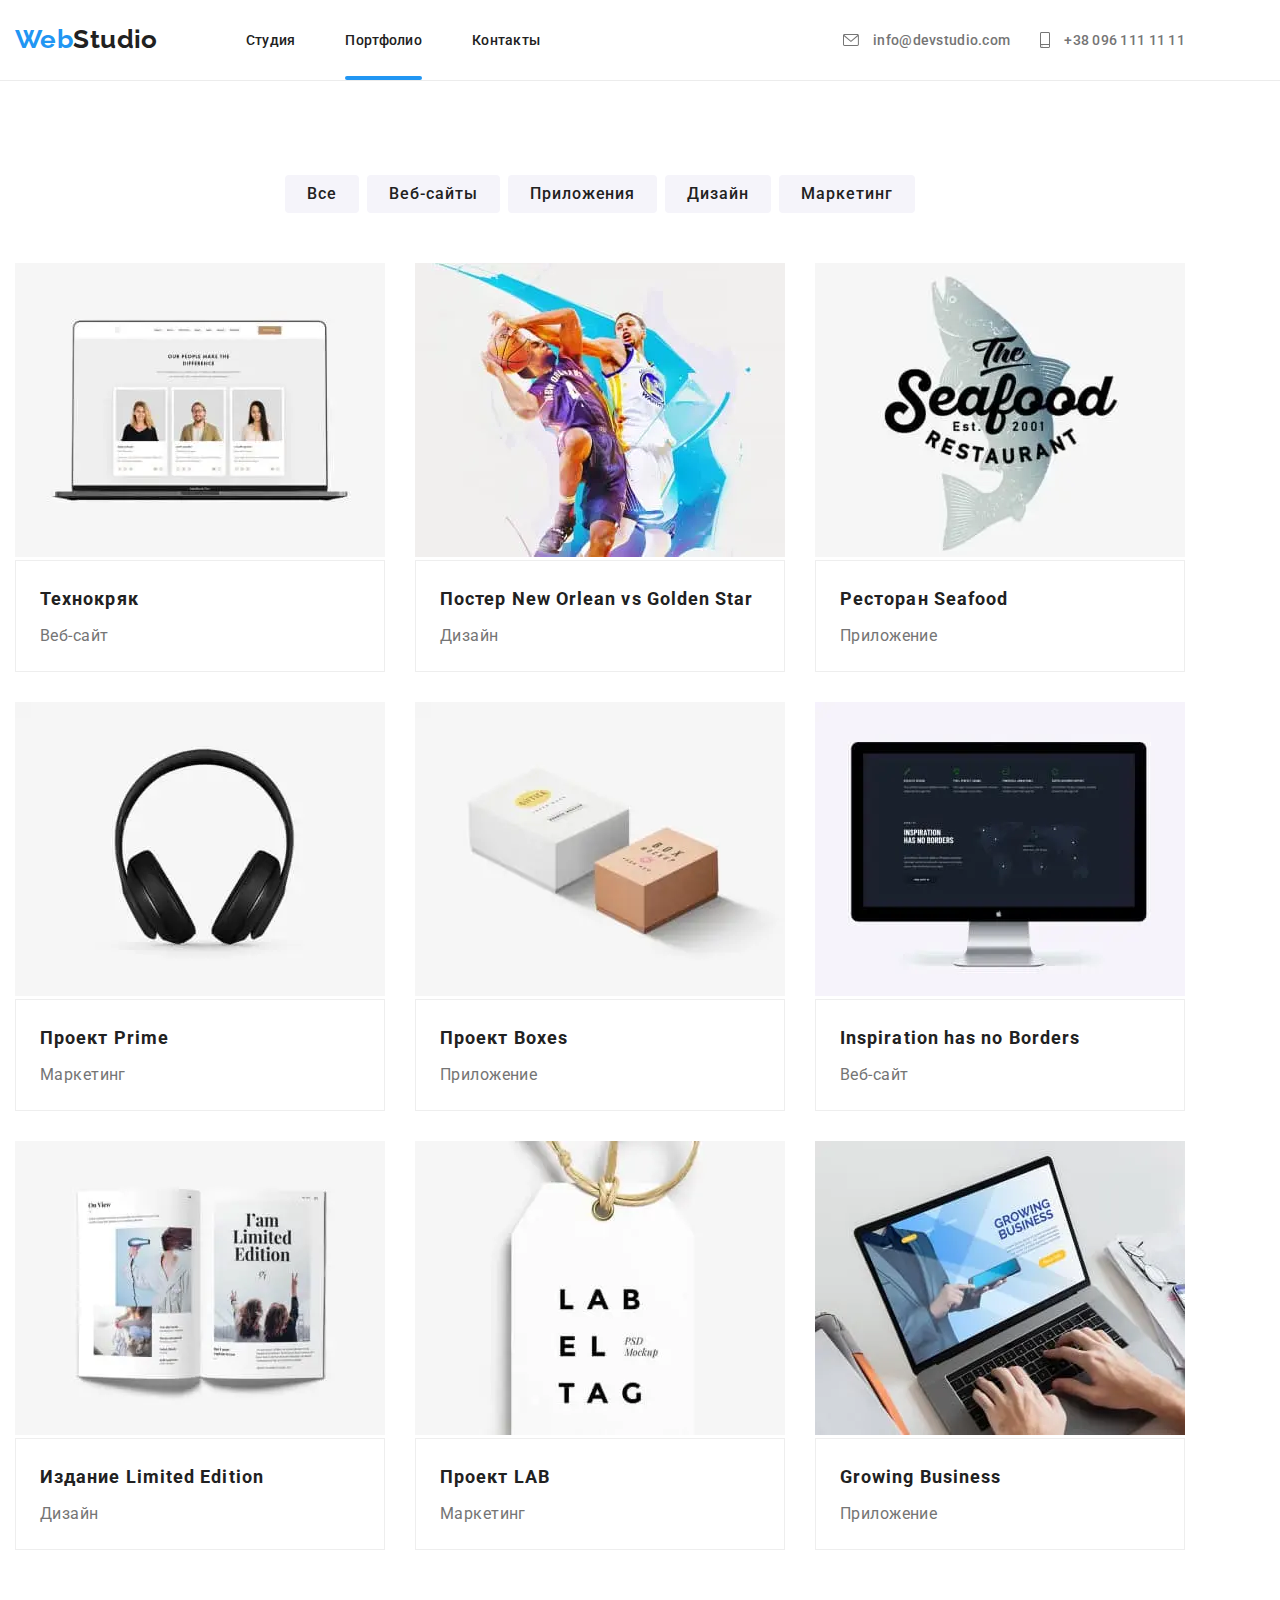
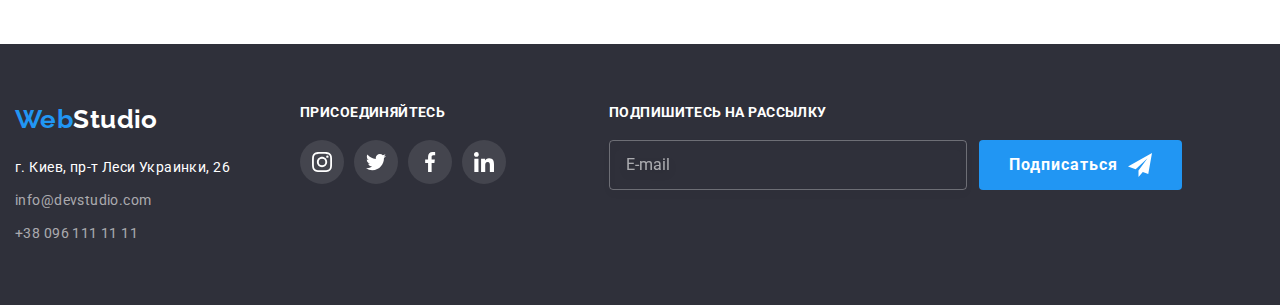
==== commit 12484f09: "90% fixed" ====
--- a/portfolio.html
+++ b/portfolio.html
@@ -174,19 +174,19 @@
         <div class="container">
           <h2 class="hidden-title">Фильтр</h2>
           <ul class="filter-list list_zeroing">
-            <li class="item">
+            <li class="filter-list__item">
               <button type="button" class="button">Все</button>
             </li>
-            <li class="item">
+            <li class="filter-list__item">
               <button type="button" class="button">Веб-сайты</button>
             </li>
-            <li class="item">
+            <li class="filter-list__item">
               <button type="button" class="button">Приложения</button>
             </li>
-            <li class="item">
+            <li class="filter-list__item">
               <button type="button" class="button">Дизайн</button>
             </li>
-            <li class="item">
+            <li class="filter-list__item">
               <button type="button" class="button">Маркетинг</button>
             </li>
           </ul>
@@ -594,7 +594,7 @@
                 </div>
               </div>
             </li>
-            <li class="work-list__itemm">
+            <li class="work-list__item">
               <div class="work-card">
                 <div class="work-img-thumb">
                   <picture>
--- a/css/main.min.css
+++ b/css/main.min.css
@@ -1 +1 @@
-:root{--primary-text-color: #757575;--primary-white-color: #ffffff;--accent-color: #2196f3;--title-color: #212121;--standard-clearance: 30px;--primary-svg-color: #afb1b8;--transition-duration-and-funk: 250ms cubic-bezier(0.4, 0, 0.2, 1)}.hidden-title{position:absolute;white-space:nowrap;width:1px;height:1px;overflow:hidden;border:0;padding:0;clip:rect(0 0 0 0);clip-path:inset(50%);margin:-1px}h1,h2,h3,h4,p{margin:0}.list_zeroing{list-style:none;padding-left:0;margin:0}.link_zeroing{text-decoration:none}body{background-color:#fff;color:var(--primary-text-color);font-family:"Roboto",sans-serif;font-size:14px;letter-spacing:.03em}.section__title{text-align:center;letter-spacing:.03em;color:var(--title-color)}@media screen and (max-width: 1199px){.section{padding-top:60px;padding-bottom:60px}.section__title{margin-bottom:30px;font-size:28px;line-height:1.1785714286}}@media screen and (min-width: 1200px){.section{padding-top:94px;padding-bottom:94px}.section__title{margin-bottom:50px;font-size:36px;line-height:1.17}}.container{padding-left:15px;padding-right:15px}@media screen and (min-width: 480px){.container{width:480px;margin:0 auto}}@media screen and (min-width: 768px){.container{width:768px}}@media screen and (min-width: 1200px){.container{width:1200px}}.button{font-weight:700;font-size:16px;line-height:1.875;letter-spacing:.06em;text-align:center;padding:10px 32px;cursor:pointer;color:var(--primary-white-color);background-color:var(--accent-color);box-shadow:0 0 0 rgba(0,0,0,.15);border:none;border-radius:4px;transition:background-color var(--transition-duration-and-funk),box-shadow var(--transition-duration-and-funk)}.button:hover,.button:focus{background-color:#188ce8;box-shadow:0 4px 4px rgba(0,0,0,.15)}.logo{display:block;font-family:"Raleway",sans-serif;font-weight:700}.logo_color{color:var(--accent-color)}@media screen and (max-width: 1199px){.logo{font-size:24px;line-height:1.1666666667;padding:16px 0}}@media screen and (min-width: 768px){.logo{padding:26px 0}}@media screen and (min-width: 1200px){.logo{font-size:26px;line-height:1.1923076923;padding:24px 0 25px}}@media screen and (max-width: 768){.mobile-menu{position:fixed;top:-100%;left:0;height:100%;width:100%;z-index:100;background-color:var(--primary-white-color);transition:top var(--transition-duration-and-funk)}.mobile-menu.is-open{top:0}.mobile-menu__container{height:100%;position:relative;padding:48px 40px;display:flex;flex-direction:column;justify-content:space-between}.mobile-menu__close-btn{position:absolute;top:10px;right:15px;width:40px;height:40px;padding:0;line-height:0;background-color:rgba(0,0,0,0);border:none}.mobile-nav-list,.mobile-contacts-list,.mobile-social-list{font-weight:500}.mobile-nav-list__item:not(:last-child),.mobile-contacts-list__item:not(:last-child){margin-bottom:32px}.mobile-nav-list__item:hover>.mobile-nav-list__anchor,.mobile-nav-list__item:focus>.mobile-nav-list__anchor{color:var(--accent-color)}.mobile-nav-list__anchor{font-size:40px;line-height:1.175;letter-spacing:.02em;color:var(--title-color)}.mobile-contacts-list{margin-bottom:64px}.mobile-contacts-list__contact{font-size:24px;line-height:1.1666666667;letter-spacing:.02em;color:inherit}.mobile-contacts-list__contact[href^="tel:"]{font-size:34px;line-height:1.1764705882;color:var(--accent-color)}.mobile-social-list{display:flex}.mobile-social-list__anchor{font-size:18px;line-height:1.2222222222;letter-spacing:.02em;color:var(--accent-color)}.mobile-social-list__item:not(:last-child){margin-right:10px}.mobile-social-list__item:not(:last-child)::after{content:"";border-right:1px solid rgba(33,33,33,.2);margin-left:10px}}.mobile-menu{position:fixed;top:-100%;left:0;height:100%;width:100%;z-index:100;background-color:var(--primary-white-color);transition:top var(--transition-duration-and-funk)}.mobile-menu.is-open{top:0}.mobile-menu__container{height:100%;position:relative;padding:48px 40px;display:flex;flex-direction:column;justify-content:space-between}.mobile-menu__close-btn{position:absolute;top:10px;right:15px;width:40px;height:40px;padding:0;line-height:0;background-color:rgba(0,0,0,0);border:none}.mobile-nav-list,.mobile-contacts-list,.mobile-social-list{font-weight:500}.mobile-nav-list__item:not(:last-child),.mobile-contacts-list__item:not(:last-child){margin-bottom:32px}.mobile-nav-list__item:hover>.mobile-nav-list__anchor,.mobile-nav-list__item:focus>.mobile-nav-list__anchor{color:var(--accent-color)}.mobile-nav-list__anchor{font-size:40px;line-height:1.175;letter-spacing:.02em;color:var(--title-color)}.mobile-contacts-list{margin-bottom:64px}.mobile-contacts-list__contact{font-size:24px;line-height:1.1666666667;letter-spacing:.02em;color:inherit}.mobile-contacts-list__contact[href^="tel:"]{font-size:34px;line-height:1.1764705882;color:var(--accent-color)}.mobile-social-list{display:flex}.mobile-social-list__anchor{font-size:18px;line-height:1.2222222222;letter-spacing:.02em;color:var(--accent-color)}.mobile-social-list__item:not(:last-child){margin-right:10px}.mobile-social-list__item:not(:last-child)::after{content:"";border-right:1px solid rgba(33,33,33,.2);margin-left:10px}.page-header-container,.site-nav,.site-nav-list{display:flex;align-items:center}.header-logo{color:var(--title-color);margin-right:88px}.site-nav-list__item{position:relative}.site-nav-list__item:not(:last-child){margin-right:50px}.site-nav-list__item_flag::after{position:absolute;left:0;bottom:0;content:"";width:100%;height:4px;border-radius:2px;background:var(--accent-color)}.site-nav-list__anchor{display:block;padding:32px 0;color:var(--title-color);font-weight:500;font-size:14px;line-height:1.1428571429;letter-spacing:.02em;transition:color var(--transition-duration-and-funk)}.site-nav-list__anchor:focus,.site-nav-list__anchor:hover{color:var(--accent-color)}.contacts-list{margin-left:auto;display:flex}.contacts-list__contact{display:flex;align-items:center;font-weight:500;letter-spacing:.02em;color:var(--primary-text-color);fill:var(--primary-text-color);transition:color var(--transition-duration-and-funk),fill var(--transition-duration-and-funk)}.contacts-list__contact:hover,.contacts-list__contact:focus{color:var(--accent-color);fill:var(--accent-color)}@media screen and (max-width: 1199px){.contacts-list{flex-direction:column}.contacts-list__icon{margin-right:8px}.contacts-list__contact{font-size:12px;line-height:1.1716666667}.contacts-list__contact[href^="mailto:"]>.contacts-list__icon{width:14px;height:10px}.contacts-list__contact[href^="tel:"]>.contacts-list__icon{width:10px;height:14px}.contacts-list__item:not(:last-child){margin-bottom:10px}}@media screen and (min-width: 1200px){.contacts-list__icon{margin-right:14px}.contacts-list__contact{font-size:14px;line-height:1.1428571429}.contacts-list__contact[href^="mailto:"]>.contacts-list__icon{width:16px;height:12px}.contacts-list__contact[href^="tel:"]>.contacts-list__icon{width:10px;height:16px}.contacts-list__item:not(:last-child){margin-right:var(--standard-clearance)}}@media screen and (max-width: 767px){.site-nav-list{display:none}.contacts-list{display:none}.mobile-menu-open{background-color:rgba(0,0,0,0);border:none;padding:0;line-height:0}.page-header-container{justify-content:space-between}}@media screen and (min-width: 768px){.mobile-menu-open{display:none}}.footer{background-color:#2f303a;color:var(--primary-white-color)}.footer-container{text-align:center;padding-top:60px;padding-bottom:60px}.footer__logo{color:inherit;padding:0;margin-bottom:20px}.footer__title{margin-bottom:20px;font-size:14px;font-weight:700;line-height:1.1428571429;text-transform:uppercase}.address{display:flex;flex-direction:column;font-style:normal;line-height:1.7142857143;margin-bottom:60px}.address__item:not(:last-child){margin-bottom:8px}.address__contact{color:rgba(255,255,255,.6)}.social-links-position{margin-bottom:60px}.social-link-list__item.social-link-list__item_futer-colors{background-color:rgba(255,255,255,.1);fill:var(--primary-white-color)}.mailing-form__input{width:100%;height:50px;padding-left:16px;margin-right:12px;margin-bottom:20px;background-color:rgba(0,0,0,0);border:1px solid rgba(255,255,255,.3);filter:drop-shadow(0px 4px 4px rgba(0, 0, 0, 0.15));border-radius:4px;color:var(--primary-white-color)}.mailing-form__input::placeholder{font-weight:400;font-size:16px;line-height:1.25;color:rgba(255,255,255,.6)}.mailing-form__submit-button{display:flex;align-items:center;padding:10px 30px;margin:0 auto}.mailing-form__submit-icon{height:24px;width:24px;margin-left:10px;fill:var(--primary-white-color)}@media screen and (min-width: 1200px){.footer-container{display:flex}.footer-container>div:first-child{margin-right:70px}.address{margin:0}.address__item:not(:last-child){margin-bottom:9px}.social-links-position{margin-bottom:0;margin-right:93px}.social-link-list__item.social-link-list__item_futer-colors{background-color:rgba(255,255,255,.1);fill:var(--primary-white-color)}.mailing-form{display:flex}.mailing-form__input{min-width:358px;margin-bottom:0}}@media screen and (min-width: 768px)and (max-width: 1199px){.footer-container{display:flex;flex-wrap:wrap;justify-content:space-between}.mailing-form{width:768px}.mailing-form__input{width:450px}}.section.hero{padding:0}.hero{display:flex;flex-direction:column;justify-content:center;align-items:center;max-width:480px;height:400px;text-align:center;background-image:linear-gradient(rgba(47, 48, 58, 0.4), rgba(47, 48, 58, 0.4)),url(../../../image/mobile/heroImg_480.jpg),linear-gradient(#c4c4c4, #c4c4c4);background-position:center;background-repeat:no-repeat;background-size:cover}.hero__title{margin-bottom:var(--standard-clearance);font-weight:900;font-size:26px;line-height:1.6153846154;text-align:center;letter-spacing:.06em;text-transform:uppercase;color:var(--primary-white-color)}@media screen and (min-width: 1200px){.hero{height:600px;max-width:1600px;margin:0 auto;background-image:linear-gradient(rgba(47, 48, 58, 0.4), rgba(47, 48, 58, 0.4)),url(../../../image/desktop/hero/heroImg_1200.jpg),linear-gradient(#c4c4c4, #c4c4c4)}}@media screen and (min-width: 1200px)and (min-device-pixel-ratio: 2),screen and (min-width: 1200px)and (min-resolution: 192dpi),screen and (min-width: 1200px)and (min-resolution: 2dppx){.hero{background-image:linear-gradient(rgba(47, 48, 58, 0.4), rgba(47, 48, 58, 0.4)),url("../../../image/desktop/hero/heroImg_1200@2x.jpg"),linear-gradient(#c4c4c4, #c4c4c4)}}@media screen and (max-width: 1199px){.hero{max-width:768px;height:400px;margin:0 auto;text-align:center;background-image:linear-gradient(rgba(47, 48, 58, 0.4), rgba(47, 48, 58, 0.4)),url(../../../image/tablet/hero/heroImg_768.jpg),linear-gradient(#c4c4c4, #c4c4c4)}}@media screen and (max-width: 1199px)and (min-device-pixel-ratio: 2),screen and (max-width: 1199px)and (min-resolution: 192dpi),screen and (max-width: 1199px)and (min-resolution: 2dppx){.hero{background-image:linear-gradient(rgba(47, 48, 58, 0.4), rgba(47, 48, 58, 0.4)),url("../../../image/tablet/hero/heroImg_768@2x.jpg"),linear-gradient(#c4c4c4, #c4c4c4)}}@media screen and (max-width: 767px){.hero{max-width:480px;height:400px;margin:0 auto;text-align:center;background-image:linear-gradient(rgba(47, 48, 58, 0.4), rgba(47, 48, 58, 0.4)),url(../../../image/mobile/hero/heroImg_480.jpg),linear-gradient(#c4c4c4, #c4c4c4)}}@media screen and (max-width: 767px)and (min-device-pixel-ratio: 2),screen and (max-width: 767px)and (min-resolution: 192dpi),screen and (max-width: 767px)and (min-resolution: 2dppx){.hero{background-image:linear-gradient(rgba(47, 48, 58, 0.4), rgba(47, 48, 58, 0.4)),url("../../../image/mobile/hero/heroImg_480@2x.jpg"),linear-gradient(#c4c4c4, #c4c4c4)}}.features-list__image-box{display:flex;justify-content:center;align-items:center;height:120px;background:#f5f4fa;border-radius:4px;margin-bottom:var(--standard-clearance)}.features-list__image{margin:auto;display:block;width:70px;height:70px}.features-list__title{color:var(--title-color);font-size:14px;line-height:1.1428571429;text-transform:uppercase;margin-bottom:10px}.features-list__text{line-height:1.7142857143}@media screen and (max-width: 767px){.features-list__item:not(:last-child){margin-bottom:var(--standard-clearance)}}@media screen and (min-width: 768px){.features-list{display:flex;flex-wrap:wrap;margin-right:calc(-1*var(--standard-clearance));margin-bottom:0}.features-list__item{flex-basis:calc(50% - var(--standard-clearance));margin-right:var(--standard-clearance);margin-bottom:0}}@media screen and (min-width: 1200px){.features-list__item{flex-basis:calc(25% - var(--standard-clearance));margin-right:var(--standard-clearance);margin-bottom:0}}@media screen and (max-width: 1199px){.section.skills{display:none}}@media screen and (min-width: 1200px){.section.skills{padding-top:0}.skill-list{display:flex;flex-wrap:wrap;margin-right:calc(-1*var(--standard-clearance));margin-bottom:calc(-1*var(--standard-clearance))}.skill-list__item{flex-basis:calc(33.3333333333% - var(--standard-clearance));margin-right:var(--standard-clearance);margin-bottom:var(--standard-clearance)}.skill-list__box{position:relative}.skill-list__image-box{display:block;max-width:100%;filter:drop-shadow(0px 4px 4px rgba(0, 0, 0, 0.25))}.skill-list__description-box{position:absolute;width:100%;left:0;bottom:0;line-height:1.14;text-align:center;text-transform:uppercase;color:var(--primary-white-color);padding:27px;background:rgba(47,48,58,.8)}.skill-list__description{font-size:inherit}}.team{background:#f5f4fa}.team-list__item{margin-bottom:var(--standard-clearance)}.team-list__card{box-shadow:0px 1px 3px rgba(0,0,0,.12),0px 1px 1px rgba(0,0,0,.14),0px 2px 1px rgba(0,0,0,.2);border-radius:0px 0px 4px 4px}.team-list__image{display:block;max-width:100%}.team-list__description{padding:30px 0 24px;background-color:var(--primary-white-color);text-align:center;line-height:1.1875}.team-list__title{font-weight:500;font-size:16px;letter-spacing:.03em;color:var(--title-color);margin-bottom:10px}.team-list__speciality{font-size:16px;letter-spacing:.03em;margin-bottom:16px}.team-list_social-links-position{margin:16px auto 0}.social-link-list{display:flex;justify-content:center}.social-link-list__icon{margin:12px;height:20px;width:20px}.social-link-list__item{display:flex;justify-content:center;align-items:center;--diametr: 44px;border-radius:50%;width:var(--diametr);height:var(--diametr);margin-right:10px;fill:var(--primary-svg-color);transition:background-color var(--transition-duration-and-funk),fill var(--transition-duration-and-funk)}.social-link-list__item:not(:last-child){margin-right:10px}.social-link-list__item:hover,.social-link-list__item:focus{background-color:var(--accent-color);fill:var(--primary-white-color)}@media screen and (min-width: 768px){.team-list{display:flex;flex-wrap:wrap;margin-right:calc(-1*var(--standard-clearance));margin-bottom:calc(-1*var(--standard-clearance))}.team-list__item{flex-basis:calc(50% - var(--standard-clearance));margin-right:var(--standard-clearance);margin-bottom:var(--standard-clearance)}}@media screen and (min-width: 1200px){.team-list__item{flex-basis:calc(25% - var(--standard-clearance));margin-right:var(--standard-clearance);margin-bottom:var(--standard-clearance)}.team-list__description{padding:30px 0}}.client-list{display:flex;flex-wrap:wrap;display:flex;flex-wrap:wrap;margin-right:calc(-1*var(--standard-clearance));margin-bottom:calc(-1*var(--standard-clearance));justify-content:center}.client-list__item{display:flex;justify-content:center;align-items:center;padding:16px 0;border:1px solid var(--primary-svg-color);border-radius:4px;transition:fill var(--transition-duration-and-funk),border-color var(--transition-duration-and-funk)}.client-list__item:focus,.client-list__item:hover,.client-list__item:focus .client-list__icon,.client-list__item:hover .client-list__icon{fill:var(--accent-color);border-color:var(--accent-color)}.client-list__icon{width:106px;height:60px;fill:var(--primary-svg-color)}@media screen and (min-width: 768px){.client-list__item{flex-basis:calc(33.3333333333% - var(--standard-clearance));margin-right:var(--standard-clearance);margin-bottom:var(--standard-clearance)}}@media screen and (min-width: 1200px){.client-list__item{flex-basis:calc(16.6666666667% - var(--standard-clearance));margin-right:var(--standard-clearance);margin-bottom:var(--standard-clearance)}}@media screen and (max-width: 767px){.client-list__item{flex-basis:calc(50% - var(--standard-clearance));margin-right:var(--standard-clearance);margin-bottom:var(--standard-clearance)}}.portfolio>.header{border-bottom:1px solid #ececec}.filter-list{display:flex;margin-bottom:50px}.filter-list>.item:not(:last-child){margin-right:8px}.filter-list .button{padding:6px 22px;background-color:#f5f4fa;color:var(--title-color);font-weight:500;line-height:1.6;white-space:nowrap;border:0;box-shadow:none;transition:background-color var(--transition-duration-and-funk),color var(--transition-duration-and-funk),box-shadow var(--transition-duration-and-funk)}.filter-list .button:focus,.filter-list .button:hover{background-color:var(--accent-color);color:var(--primary-white-color);cursor:pointer;box-shadow:0px 3px 1px rgba(0,0,0,.1),0px 1px 2px rgba(0,0,0,.08),0px 2px 2px rgba(0,0,0,.12)}@media screen and (max-width: 767px){.filter-list{flex-wrap:wrap}}@media screen and (min-width: 768px){.filter-list{justify-content:center}}.work-list{display:flex;flex-wrap:wrap;margin-right:calc(-1*var(--standard-clearance));margin-bottom:calc(-1*var(--standard-clearance))}.work-list .title{margin-bottom:4px;color:var(--title-color);font-size:18px;line-height:2;letter-spacing:.06em}.work-list .works-filter{font-size:16px;line-height:1.88}@media screen and (max-width: 1199px){.work-list__item{flex-basis:calc(50% - var(--standard-clearance));margin-right:var(--standard-clearance);margin-bottom:var(--standard-clearance)}}@media screen and (max-width: 767px){.work-list__item{flex-basis:calc(100% - var(--standard-clearance));margin-right:var(--standard-clearance);margin-bottom:var(--standard-clearance)}}@media screen and (min-width: 1200px){.work-list__item{flex-basis:calc(33.3333333333% - var(--standard-clearance));margin-right:var(--standard-clearance);margin-bottom:var(--standard-clearance)}}.work-description{padding:20px 24px;border:1px solid #eee}.work-card{cursor:pointer;transition:box-shadow var(--transition-duration-and-funk)}.work-card:hover,.work-card:focus{box-shadow:0px 1px 1px rgba(0,0,0,.12),0px 4px 4px rgba(0,0,0,.06),1px 4px 6px rgba(0,0,0,.16)}.work-img-thumb{position:relative;overflow:hidden}.work-img-thumb>img{display:block;width:100%}.overlay{position:absolute;display:flex;align-items:center;background-color:rgba(33,150,243,.9);color:var(--primary-white-color);font-weight:400;font-size:18px;line-height:1.56;padding:24px;min-height:100%;transition:transform var(--transition-duration-and-funk)}.work-card:hover .overlay,.work-card:focus .overlay{transform:translateY(-100%)}.backdrop{position:fixed;top:0;left:0;width:100%;height:100%;z-index:100;background-color:rgba(0,0,0,.2);transition:opacity 1000ms linear,visibility 1000ms linear}.backdrop.is-hidden{opacity:0;visibility:hidden;pointer-events:none}.modal{position:absolute;top:50%;left:50%;padding:40px;transform:translate(-50%, -50%);background:#fff;box-shadow:0px 1px 3px rgba(0,0,0,.12),0px 1px 1px rgba(0,0,0,.14),0px 2px 1px rgba(0,0,0,.2);border-radius:4px}.backdrop.is-hidden>.modal{animation-name:none}@media screen and (min-width: 1200px){.modal{min-width:528px;min-height:581px}}@media screen and (max-width: 1199px){.modal{width:calc(100% - 30px);max-width:450px}}.modal-close-button{position:absolute;top:8px;right:8px;height:30px;width:30px;display:flex;justify-content:center;align-items:center;background-color:rgba(0,0,0,0);padding:0;border-radius:50%;border:1px solid rgba(0,0,0,.1);cursor:pointer;transform:fill var(--transition-duration-and-funk)}.modal-close-button :focus,.modal-close-button :hover{fill:var(--accent-color)}@keyframes modal-animate-open{0%{transform:translate(-50%, -50%) scale(0.2)}60%{transform:translate(-50%, -50%) scale(1.07)}70%{transform:translate(-50%, -50%) scale(0.95)}80%{transform:translate(-50%, -50%) scale(1.02)}90%{transform:translate(-50%, -50%) scale(0.98)}100%{transform:translate(-50%, -50%) scale(1)}}.modal__title{font-weight:700;font-size:20px;text-align:center;letter-spacing:.03em;margin-bottom:12px;color:var(--title-color)}@media screen and (max-width: 1199px){.modal__title{line-height:1.5}}@media screen and (min-width: 1200px){.modal__title{line-height:1.15}}.modal>.service-order-form{display:flex;flex-direction:column}.service-order-form__field{margin-bottom:10px}.service-order-form__description{font-size:12px;line-height:1.17;letter-spacing:.01em;display:block;margin-bottom:4px}.service-order-form__input{width:100%;height:40px;padding-left:42px;color:var(--title-color);font-size:16px;border:1px solid rgba(33,33,33,.2);border-radius:4px;outline:none;transition:border-color var(--transition-duration-and-funk)}.input-wrapper{display:block;position:relative}.service-order-form__field>.input-wrapper .input-icon{position:absolute;top:50%;left:12px;transform:translateY(-50%);display:block;width:18px;height:18px;transition:fill var(--transition-duration-and-funk)}.service-order-form__input:focus{border-color:var(--accent-color)}.service-order-form__input:focus+span>.input-icon{fill:var(--accent-color)}.field-message{height:120px;width:100%;padding:10px 16px;resize:none;outline:none;border:1px solid rgba(33,33,33,.2);border-radius:4px;color:var(--title-color);font-size:16px;transition:border-color var(--transition-duration-and-funk)}.field-message::placeholder{font-size:14px;line-height:1.14;letter-spacing:.01em;color:rgba(117,117,117,.5)}.field-message:focus{border-color:var(--accent-color)}.check-deskription{display:flex;align-items:center;justify-content:center;font-size:14px;line-height:1.71;cursor:pointer;margin-bottom:30px}@media screen and (max-width: 1199px){.check-deskription{font-size:12px;line-height:1.1666666667}}@media screen and (min-width: 1200px){.check-deskription{font-size:14px;line-height:1.7142857143}}.terms_of_agreement-link{color:var(--accent-color)}.check-deskription::before{display:block;width:16px;height:15px;margin-right:7px;content:"";background-image:url("../image/svg/checkbox/not_checked.svg");background-repeat:no-repeat}.form-check:checked+.check-deskription::before{background-image:url("../image/svg/checkbox/checked.svg")}.service-order-form>.button{align-self:center;min-width:200px}/*# sourceMappingURL=main.min.css.map */+:root{--primary-text-color: #757575;--primary-white-color: #ffffff;--accent-color: #2196f3;--title-color: #212121;--standard-clearance: 30px;--primary-svg-color: #afb1b8;--transition-duration-and-funk: 250ms cubic-bezier(0.4, 0, 0.2, 1)}.hidden-title{position:absolute;white-space:nowrap;width:1px;height:1px;overflow:hidden;border:0;padding:0;clip:rect(0 0 0 0);clip-path:inset(50%);margin:-1px}h1,h2,h3,h4,p{margin:0}.list_zeroing{list-style:none;padding-left:0;margin:0}.link_zeroing{text-decoration:none}body{background-color:#fff;color:var(--primary-text-color);font-family:"Roboto",sans-serif;font-size:14px;letter-spacing:.03em}.section__title{text-align:center;letter-spacing:.03em;color:var(--title-color)}@media screen and (max-width: 1199px){.section{padding-top:60px;padding-bottom:60px}.section__title{margin-bottom:30px;font-size:28px;line-height:1.1785714286}}@media screen and (min-width: 1200px){.section{padding-top:94px;padding-bottom:94px}.section__title{margin-bottom:50px;font-size:36px;line-height:1.17}}.container{padding-left:15px;padding-right:15px}@media screen and (max-width: 767px){.container{width:480px;margin:0 auto}}@media screen and (min-width: 768px){.container{width:768px}}@media screen and (min-width: 1200px){.container{width:1200px}}.button{font-weight:700;font-size:16px;line-height:1.875;letter-spacing:.06em;text-align:center;padding:10px 32px;cursor:pointer;color:var(--primary-white-color);background-color:var(--accent-color);box-shadow:0 0 0 rgba(0,0,0,.15);border:none;border-radius:4px;transition:background-color var(--transition-duration-and-funk),box-shadow var(--transition-duration-and-funk)}.button:hover,.button:focus{background-color:#188ce8;box-shadow:0 4px 4px rgba(0,0,0,.15)}.logo{display:block;font-family:"Raleway",sans-serif;font-weight:700}.logo_color{color:var(--accent-color)}@media screen and (max-width: 1199px){.logo{font-size:24px;line-height:1.1666666667;padding:16px 0}}@media screen and (min-width: 768px){.logo{padding:26px 0}}@media screen and (min-width: 1200px){.logo{font-size:26px;line-height:1.1923076923;padding:24px 0 25px}}@media screen and (max-width: 768){.mobile-menu{position:fixed;top:-100%;left:0;height:100%;width:100%;z-index:100;background-color:var(--primary-white-color);transition:top var(--transition-duration-and-funk)}.mobile-menu.is-open{top:0}.mobile-menu__container{height:100%;position:relative;padding:48px 40px;display:flex;flex-direction:column;justify-content:space-between}.mobile-menu__close-btn{position:absolute;top:10px;right:15px;width:40px;height:40px;padding:0;line-height:0;background-color:rgba(0,0,0,0);border:none}.mobile-nav-list,.mobile-contacts-list,.mobile-social-list{font-weight:500}.mobile-nav-list__item:not(:last-child),.mobile-contacts-list__item:not(:last-child){margin-bottom:32px}.mobile-nav-list__item:hover>.mobile-nav-list__anchor,.mobile-nav-list__item:focus>.mobile-nav-list__anchor{color:var(--accent-color)}.mobile-nav-list__anchor{font-size:40px;line-height:1.175;letter-spacing:.02em;color:var(--title-color)}.mobile-contacts-list{margin-bottom:64px}.mobile-contacts-list__contact{font-size:24px;line-height:1.1666666667;letter-spacing:.02em;color:inherit}.mobile-contacts-list__contact[href^="tel:"]{font-size:34px;line-height:1.1764705882;color:var(--accent-color)}.mobile-social-list{display:flex}.mobile-social-list__anchor{font-size:18px;line-height:1.2222222222;letter-spacing:.02em;color:var(--accent-color)}.mobile-social-list__item:not(:last-child){margin-right:10px}.mobile-social-list__item:not(:last-child)::after{content:"";border-right:1px solid rgba(33,33,33,.2);margin-left:10px}}.mobile-menu{position:fixed;top:-100%;left:0;height:100%;width:100%;z-index:100;background-color:var(--primary-white-color);transition:top var(--transition-duration-and-funk)}.mobile-menu.is-open{top:0}.mobile-menu__container{height:100%;position:relative;padding:48px 40px;display:flex;flex-direction:column;justify-content:space-between}.mobile-menu__close-btn{position:absolute;top:10px;right:15px;width:40px;height:40px;padding:0;line-height:0;background-color:rgba(0,0,0,0);border:none}.mobile-nav-list,.mobile-contacts-list,.mobile-social-list{font-weight:500}.mobile-nav-list__item:not(:last-child),.mobile-contacts-list__item:not(:last-child){margin-bottom:32px}.mobile-nav-list__item:hover>.mobile-nav-list__anchor,.mobile-nav-list__item:focus>.mobile-nav-list__anchor{color:var(--accent-color)}.mobile-nav-list__anchor{font-size:40px;line-height:1.175;letter-spacing:.02em;color:var(--title-color)}.mobile-contacts-list{margin-bottom:64px}.mobile-contacts-list__contact{font-size:24px;line-height:1.1666666667;letter-spacing:.02em;color:inherit}.mobile-contacts-list__contact[href^="tel:"]{font-size:34px;line-height:1.1764705882;color:var(--accent-color)}.mobile-social-list{display:flex}.mobile-social-list__anchor{font-size:18px;line-height:1.2222222222;letter-spacing:.02em;color:var(--accent-color)}.mobile-social-list__item:not(:last-child){margin-right:10px}.mobile-social-list__item:not(:last-child)::after{content:"";border-right:1px solid rgba(33,33,33,.2);margin-left:10px}.page-header-container,.site-nav,.site-nav-list{display:flex;align-items:center}.header-logo{color:var(--title-color);margin-right:88px}.site-nav-list__item{position:relative}.site-nav-list__item:not(:last-child){margin-right:50px}.site-nav-list__item_flag::after{position:absolute;left:0;bottom:0;content:"";width:100%;height:4px;border-radius:2px;background:var(--accent-color)}.site-nav-list__anchor{display:block;padding:32px 0;color:var(--title-color);font-weight:500;font-size:14px;line-height:1.1428571429;letter-spacing:.02em;transition:color var(--transition-duration-and-funk)}.site-nav-list__anchor:focus,.site-nav-list__anchor:hover{color:var(--accent-color)}.contacts-list{margin-left:auto;display:flex}.contacts-list__contact{display:flex;align-items:center;font-weight:500;letter-spacing:.02em;color:var(--primary-text-color);fill:var(--primary-text-color);transition:color var(--transition-duration-and-funk),fill var(--transition-duration-and-funk)}.contacts-list__contact:hover,.contacts-list__contact:focus{color:var(--accent-color);fill:var(--accent-color)}@media screen and (max-width: 1199px){.contacts-list{flex-direction:column}.contacts-list__icon{margin-right:8px}.contacts-list__contact{font-size:12px;line-height:1.1716666667}.contacts-list__contact[href^="mailto:"]>.contacts-list__icon{width:14px;height:10px}.contacts-list__contact[href^="tel:"]>.contacts-list__icon{width:10px;height:14px}.contacts-list__item:not(:last-child){margin-bottom:10px}}@media screen and (min-width: 1200px){.contacts-list__icon{margin-right:14px}.contacts-list__contact{font-size:14px;line-height:1.1428571429}.contacts-list__contact[href^="mailto:"]>.contacts-list__icon{width:16px;height:12px}.contacts-list__contact[href^="tel:"]>.contacts-list__icon{width:10px;height:16px}.contacts-list__item:not(:last-child){margin-right:var(--standard-clearance)}}@media screen and (max-width: 767px){.site-nav-list{display:none}.contacts-list{display:none}.mobile-menu-open{background-color:rgba(0,0,0,0);border:none;padding:0;line-height:0}.page-header-container{justify-content:space-between}}@media screen and (min-width: 768px){.mobile-menu-open{display:none}}.footer{background-color:#2f303a;color:var(--primary-white-color)}.footer-container{text-align:center;padding-top:60px;padding-bottom:60px}.footer__logo{color:inherit;padding:0;margin-bottom:20px}.footer__title{margin-bottom:20px;font-size:14px;font-weight:700;line-height:1.1428571429;text-transform:uppercase}.address{display:flex;flex-direction:column;font-style:normal;line-height:1.7142857143;margin-bottom:60px}.address__item:not(:last-child){margin-bottom:8px}.address__contact{color:rgba(255,255,255,.6)}.social-links-position{margin-bottom:60px}.social-link-list__item.social-link-list__item_futer-colors{background-color:rgba(255,255,255,.1);fill:var(--primary-white-color)}.mailing-form__input{width:100%;height:50px;padding-left:16px;margin-right:12px;margin-bottom:20px;background-color:rgba(0,0,0,0);border:1px solid rgba(255,255,255,.3);filter:drop-shadow(0px 4px 4px rgba(0, 0, 0, 0.15));border-radius:4px;color:var(--primary-white-color)}.mailing-form__input::placeholder{font-weight:400;font-size:16px;line-height:1.25;color:rgba(255,255,255,.6)}.mailing-form__submit-button{display:flex;align-items:center;padding:10px 30px;margin:0 auto}.mailing-form__submit-icon{height:24px;width:24px;margin-left:10px;fill:var(--primary-white-color)}@media screen and (min-width: 1200px){.footer-container{text-align:left;display:flex}.footer-container>div:first-child{margin-right:70px}.address{margin:0}.address__item:not(:last-child){margin-bottom:9px}.social-links-position{margin-bottom:0;margin-right:93px}.social-link-list__item.social-link-list__item_futer-colors{background-color:rgba(255,255,255,.1);fill:var(--primary-white-color)}.mailing-form{display:flex}.mailing-form__input{min-width:358px;margin-bottom:0}}@media screen and (min-width: 768px)and (max-width: 1199px){.footer-container{display:flex;flex-wrap:wrap;justify-content:space-around}.mailing-form{width:768px}.mailing-form__input{width:450px}}.section.hero{padding:0}.hero{display:flex;flex-direction:column;justify-content:center;align-items:center;max-width:480px;height:400px;text-align:center;background-image:linear-gradient(rgba(47, 48, 58, 0.4), rgba(47, 48, 58, 0.4)),url(../image/mobile/heroImg_480.jpg),linear-gradient(#c4c4c4, #c4c4c4);background-position:center;background-repeat:no-repeat;background-size:cover}.hero__title{margin-bottom:var(--standard-clearance);font-weight:900;text-align:center;letter-spacing:.06em;text-transform:uppercase;color:var(--primary-white-color)}@media screen and (min-width: 1200px){.hero{height:600px;max-width:1600px;margin:0 auto;background-image:linear-gradient(rgba(47, 48, 58, 0.4), rgba(47, 48, 58, 0.4)),url(../image/desktop/hero/heroImg_1200.jpg),linear-gradient(#c4c4c4, #c4c4c4)}}@media screen and (min-width: 1200px)and (min-device-pixel-ratio: 2),screen and (min-width: 1200px)and (min-resolution: 192dpi),screen and (min-width: 1200px)and (min-resolution: 2dppx){.hero{background-image:linear-gradient(rgba(47, 48, 58, 0.4), rgba(47, 48, 58, 0.4)),url("../image/desktop/hero/heroImg_1200@2x.jpg"),linear-gradient(#c4c4c4, #c4c4c4)}}@media screen and (min-width: 1200px){.hero__title{font-size:44px;line-height:1.3636363636}}@media screen and (max-width: 1199px){.hero{max-width:768px;height:400px;margin:0 auto;text-align:center;background-image:linear-gradient(rgba(47, 48, 58, 0.4), rgba(47, 48, 58, 0.4)),url(../image/tablet/hero/heroImg_768.jpg),linear-gradient(#c4c4c4, #c4c4c4)}}@media screen and (max-width: 1199px)and (min-device-pixel-ratio: 2),screen and (max-width: 1199px)and (min-resolution: 192dpi),screen and (max-width: 1199px)and (min-resolution: 2dppx){.hero{background-image:linear-gradient(rgba(47, 48, 58, 0.4), rgba(47, 48, 58, 0.4)),url("../image/tablet/hero/heroImg_768@2x.jpg"),linear-gradient(#c4c4c4, #c4c4c4)}}@media screen and (max-width: 767px){.hero{max-width:480px;height:400px;margin:0 auto;text-align:center;background-image:linear-gradient(rgba(47, 48, 58, 0.4), rgba(47, 48, 58, 0.4)),url(../image/mobile/hero/heroImg_480.jpg),linear-gradient(#c4c4c4, #c4c4c4)}}@media screen and (max-width: 767px)and (min-device-pixel-ratio: 2),screen and (max-width: 767px)and (min-resolution: 192dpi),screen and (max-width: 767px)and (min-resolution: 2dppx){.hero{background-image:linear-gradient(rgba(47, 48, 58, 0.4), rgba(47, 48, 58, 0.4)),url("../image/mobile/hero/heroImg_480@2x.jpg"),linear-gradient(#c4c4c4, #c4c4c4)}}@media screen and (max-width: 767px){.hero__title{font-size:26px;line-height:1.6153846154}}.features-list__image-box{display:flex;justify-content:center;align-items:center;height:120px;background:#f5f4fa;border-radius:4px;margin-bottom:var(--standard-clearance)}.features-list__image{margin:auto;display:block;width:70px;height:70px}.features-list__title{color:var(--title-color);font-size:14px;line-height:1.1428571429;text-transform:uppercase;margin-bottom:10px}.features-list__text{line-height:1.7142857143}@media screen and (max-width: 767px){.features-list__title{text-align:center}.features-list__item:not(:last-child){margin-bottom:var(--standard-clearance)}}@media screen and (min-width: 768px){.features-list{display:flex;flex-wrap:wrap;margin-left:calc(-1*var(--standard-clearance));margin-bottom:calc(-1*var(--standard-clearance))}.features-list__item{flex-basis:calc(50% - var(--standard-clearance));margin-left:var(--standard-clearance);margin-bottom:0}}@media screen and (min-width: 1200px){.features-list__item{flex-basis:calc(25% - var(--standard-clearance));margin-left:var(--standard-clearance);margin-bottom:0}}@media screen and (max-width: 1199px){.section.skills{display:none}}@media screen and (min-width: 1200px){.section.skills{padding-top:0}.skill-list{display:flex;flex-wrap:wrap;margin-right:calc(-1*var(--standard-clearance));margin-bottom:calc(-1*var(--standard-clearance))}.skill-list__item{flex-basis:calc(33.3333333333% - var(--standard-clearance));margin-right:var(--standard-clearance);margin-bottom:var(--standard-clearance)}.skill-list__box{position:relative}.skill-list__image-box{display:block;max-width:100%;filter:drop-shadow(0px 4px 4px rgba(0, 0, 0, 0.25))}.skill-list__description-box{position:absolute;width:100%;left:0;bottom:0;line-height:1.14;text-align:center;text-transform:uppercase;color:var(--primary-white-color);padding:27px;background:rgba(47,48,58,.8)}.skill-list__description{font-size:inherit}}.team{background:#f5f4fa}.team-list__item{margin-bottom:var(--standard-clearance)}.team-list__card{box-shadow:0px 1px 3px rgba(0,0,0,.12),0px 1px 1px rgba(0,0,0,.14),0px 2px 1px rgba(0,0,0,.2);border-radius:0px 0px 4px 4px}.team-list__image{display:block;max-width:100%}.team-list__description{padding:30px 0 24px;background-color:var(--primary-white-color);text-align:center;line-height:1.1875}.team-list__title{font-weight:500;font-size:16px;letter-spacing:.03em;color:var(--title-color);margin-bottom:10px}.team-list__speciality{font-size:16px;letter-spacing:.03em;margin-bottom:16px}.team-list_social-links-position{margin:16px auto 0}.social-link-list{display:flex;justify-content:center}.social-link-list__icon{margin:12px;height:20px;width:20px}.social-link-list__item{display:flex;justify-content:center;align-items:center;--diametr: 44px;border-radius:50%;width:var(--diametr);height:var(--diametr);margin-right:10px;fill:var(--primary-svg-color);transition:background-color var(--transition-duration-and-funk),fill var(--transition-duration-and-funk)}.social-link-list__item:not(:last-child){margin-right:10px}.social-link-list__item:hover,.social-link-list__item:focus{background-color:var(--accent-color);fill:var(--primary-white-color)}@media screen and (min-width: 768px){.team-list{display:flex;flex-wrap:wrap;margin-left:calc(-1*var(--standard-clearance));margin-bottom:calc(-1*var(--standard-clearance))}.team-list__item{flex-basis:calc(50% - var(--standard-clearance));margin-left:var(--standard-clearance);margin-bottom:var(--standard-clearance)}}@media screen and (min-width: 1200px){.team-list__item{flex-basis:calc(25% - var(--standard-clearance));margin-left:var(--standard-clearance);margin-bottom:var(--standard-clearance)}.team-list__description{padding:30px 0}}.client-list{display:flex;flex-wrap:wrap;display:flex;flex-wrap:wrap;margin-left:calc(-1*var(--standard-clearance));margin-bottom:calc(-1*var(--standard-clearance));justify-content:center}.client-list__item{display:flex;justify-content:center;align-items:center;padding:16px 0;border:1px solid var(--primary-svg-color);border-radius:4px;transition:fill var(--transition-duration-and-funk),border-color var(--transition-duration-and-funk)}.client-list__item:focus,.client-list__item:hover,.client-list__item:focus .client-list__icon,.client-list__item:hover .client-list__icon{fill:var(--accent-color);border-color:var(--accent-color)}.client-list__icon{width:106px;height:60px;fill:var(--primary-svg-color)}@media screen and (min-width: 768px){.client-list__item{flex-basis:calc(33.3333333333% - var(--standard-clearance));margin-left:var(--standard-clearance);margin-bottom:var(--standard-clearance)}}@media screen and (min-width: 1200px){.client-list__item{flex-basis:calc(16.6666666667% - var(--standard-clearance));margin-left:var(--standard-clearance);margin-bottom:var(--standard-clearance)}}@media screen and (max-width: 767px){.client-list__item{flex-basis:calc(50% - var(--standard-clearance));margin-left:var(--standard-clearance);margin-bottom:var(--standard-clearance)}}.portfolio>.header{border-bottom:1px solid #ececec}.filter-list{display:flex;margin-bottom:50px}.filter-list__item:not(:last-child){margin-right:8px}.filter-list .button{padding:6px 22px;background-color:#f5f4fa;color:var(--title-color);font-weight:500;line-height:1.6;white-space:nowrap;border:0;box-shadow:none;transition:background-color var(--transition-duration-and-funk),color var(--transition-duration-and-funk),box-shadow var(--transition-duration-and-funk)}.filter-list .button:focus,.filter-list .button:hover{background-color:var(--accent-color);color:var(--primary-white-color);cursor:pointer;box-shadow:0px 3px 1px rgba(0,0,0,.1),0px 1px 2px rgba(0,0,0,.08),0px 2px 2px rgba(0,0,0,.12)}@media screen and (max-width: 767px){.filter-list{flex-wrap:wrap}.filter-list__item{margin-bottom:15px}}@media screen and (min-width: 768px){.filter-list{justify-content:center}}@media screen and (max-width: 1199px){.filter-list{margin-bottom:30px}}.work-list{display:flex;flex-wrap:wrap;margin-left:calc(-1*var(--standard-clearance));margin-bottom:calc(-1*var(--standard-clearance))}.work-list .title{margin-bottom:4px;color:var(--title-color);font-size:18px;line-height:2;letter-spacing:.06em}.work-list .works-filter{font-size:16px;line-height:1.88}@media screen and (max-width: 1199px){.work-list__item{flex-basis:calc(50% - var(--standard-clearance));margin-left:var(--standard-clearance);margin-bottom:var(--standard-clearance)}}@media screen and (max-width: 767px){.work-list__item{flex-basis:calc(100% - var(--standard-clearance));margin-left:var(--standard-clearance);margin-bottom:var(--standard-clearance)}}@media screen and (min-width: 1200px){.work-list__item{flex-basis:calc(33.3333333333% - var(--standard-clearance));margin-left:var(--standard-clearance);margin-bottom:var(--standard-clearance)}}.work-description{padding:20px 24px;border:1px solid #eee}.work-card{cursor:pointer;transition:box-shadow var(--transition-duration-and-funk)}.work-card:hover,.work-card:focus{box-shadow:0px 1px 1px rgba(0,0,0,.12),0px 4px 4px rgba(0,0,0,.06),1px 4px 6px rgba(0,0,0,.16)}.work-img-thumb{position:relative;overflow:hidden}.work-img-thumb>img{display:block;width:100%}.overlay{position:absolute;display:flex;align-items:center;background-color:rgba(33,150,243,.9);color:var(--primary-white-color);font-weight:400;font-size:18px;line-height:1.56;padding:24px;min-height:100%;transition:transform var(--transition-duration-and-funk)}.work-card:hover .overlay,.work-card:focus .overlay{transform:translateY(-100%)}.backdrop{position:fixed;top:0;left:0;width:100%;height:100%;z-index:100;background-color:rgba(0,0,0,.2);transition:opacity 1000ms linear,visibility 1000ms linear}.backdrop.is-hidden{opacity:0;visibility:hidden;pointer-events:none}.modal{position:absolute;top:50%;left:50%;padding:40px;transform:translate(-50%, -50%);background:#fff;box-shadow:0px 1px 3px rgba(0,0,0,.12),0px 1px 1px rgba(0,0,0,.14),0px 2px 1px rgba(0,0,0,.2);border-radius:4px}.backdrop.is-hidden>.modal{animation-name:none}@media screen and (min-width: 1200px){.modal{min-width:528px;min-height:581px}}@media screen and (max-width: 1199px){.modal{width:calc(100% - 30px);max-width:450px}}.modal-close-button{position:absolute;top:8px;right:8px;height:30px;width:30px;display:flex;justify-content:center;align-items:center;background-color:rgba(0,0,0,0);padding:0;border-radius:50%;border:1px solid rgba(0,0,0,.1);cursor:pointer;transform:fill var(--transition-duration-and-funk)}.modal-close-button :focus,.modal-close-button :hover{fill:var(--accent-color)}@keyframes modal-animate-open{0%{transform:translate(-50%, -50%) scale(0.2)}60%{transform:translate(-50%, -50%) scale(1.07)}70%{transform:translate(-50%, -50%) scale(0.95)}80%{transform:translate(-50%, -50%) scale(1.02)}90%{transform:translate(-50%, -50%) scale(0.98)}100%{transform:translate(-50%, -50%) scale(1)}}.modal__title{font-weight:700;font-size:20px;text-align:center;letter-spacing:.03em;margin-bottom:12px;color:var(--title-color)}@media screen and (max-width: 1199px){.modal__title{line-height:1.5}}@media screen and (min-width: 1200px){.modal__title{line-height:1.15}}.modal>.service-order-form{display:flex;flex-direction:column}.service-order-form__field{margin-bottom:10px}.service-order-form__description{font-size:12px;line-height:1.17;letter-spacing:.01em;display:block;margin-bottom:4px}.service-order-form__input{width:100%;height:40px;padding-left:42px;color:var(--title-color);font-size:16px;border:1px solid rgba(33,33,33,.2);border-radius:4px;outline:none;transition:border-color var(--transition-duration-and-funk)}.input-wrapper{display:block;position:relative}.service-order-form__field>.input-wrapper .input-icon{position:absolute;top:50%;left:12px;transform:translateY(-50%);display:block;width:18px;height:18px;transition:fill var(--transition-duration-and-funk)}.service-order-form__input:focus{border-color:var(--accent-color)}.service-order-form__input:focus+span>.input-icon{fill:var(--accent-color)}.field-message{height:120px;width:100%;padding:10px 16px;resize:none;outline:none;border:1px solid rgba(33,33,33,.2);border-radius:4px;color:var(--title-color);font-size:16px;transition:border-color var(--transition-duration-and-funk)}.field-message::placeholder{font-size:14px;line-height:1.14;letter-spacing:.01em;color:rgba(117,117,117,.5)}.field-message:focus{border-color:var(--accent-color)}.check-deskription{display:flex;align-items:center;justify-content:center;font-size:14px;line-height:1.71;cursor:pointer;margin-bottom:30px}@media screen and (max-width: 1199px){.check-deskription{font-size:12px;line-height:1.1666666667}}@media screen and (min-width: 1200px){.check-deskription{font-size:14px;line-height:1.7142857143}}.terms_of_agreement-link{color:var(--accent-color)}.check-deskription::before{display:block;width:16px;height:15px;margin-right:7px;content:"";background-image:url("../image/svg/checkbox/not_checked.svg");background-repeat:no-repeat}.form-check:checked+.check-deskription::before{background-image:url("../image/svg/checkbox/checked.svg")}.service-order-form>.button{align-self:center;min-width:200px}/*# sourceMappingURL=main.min.css.map */